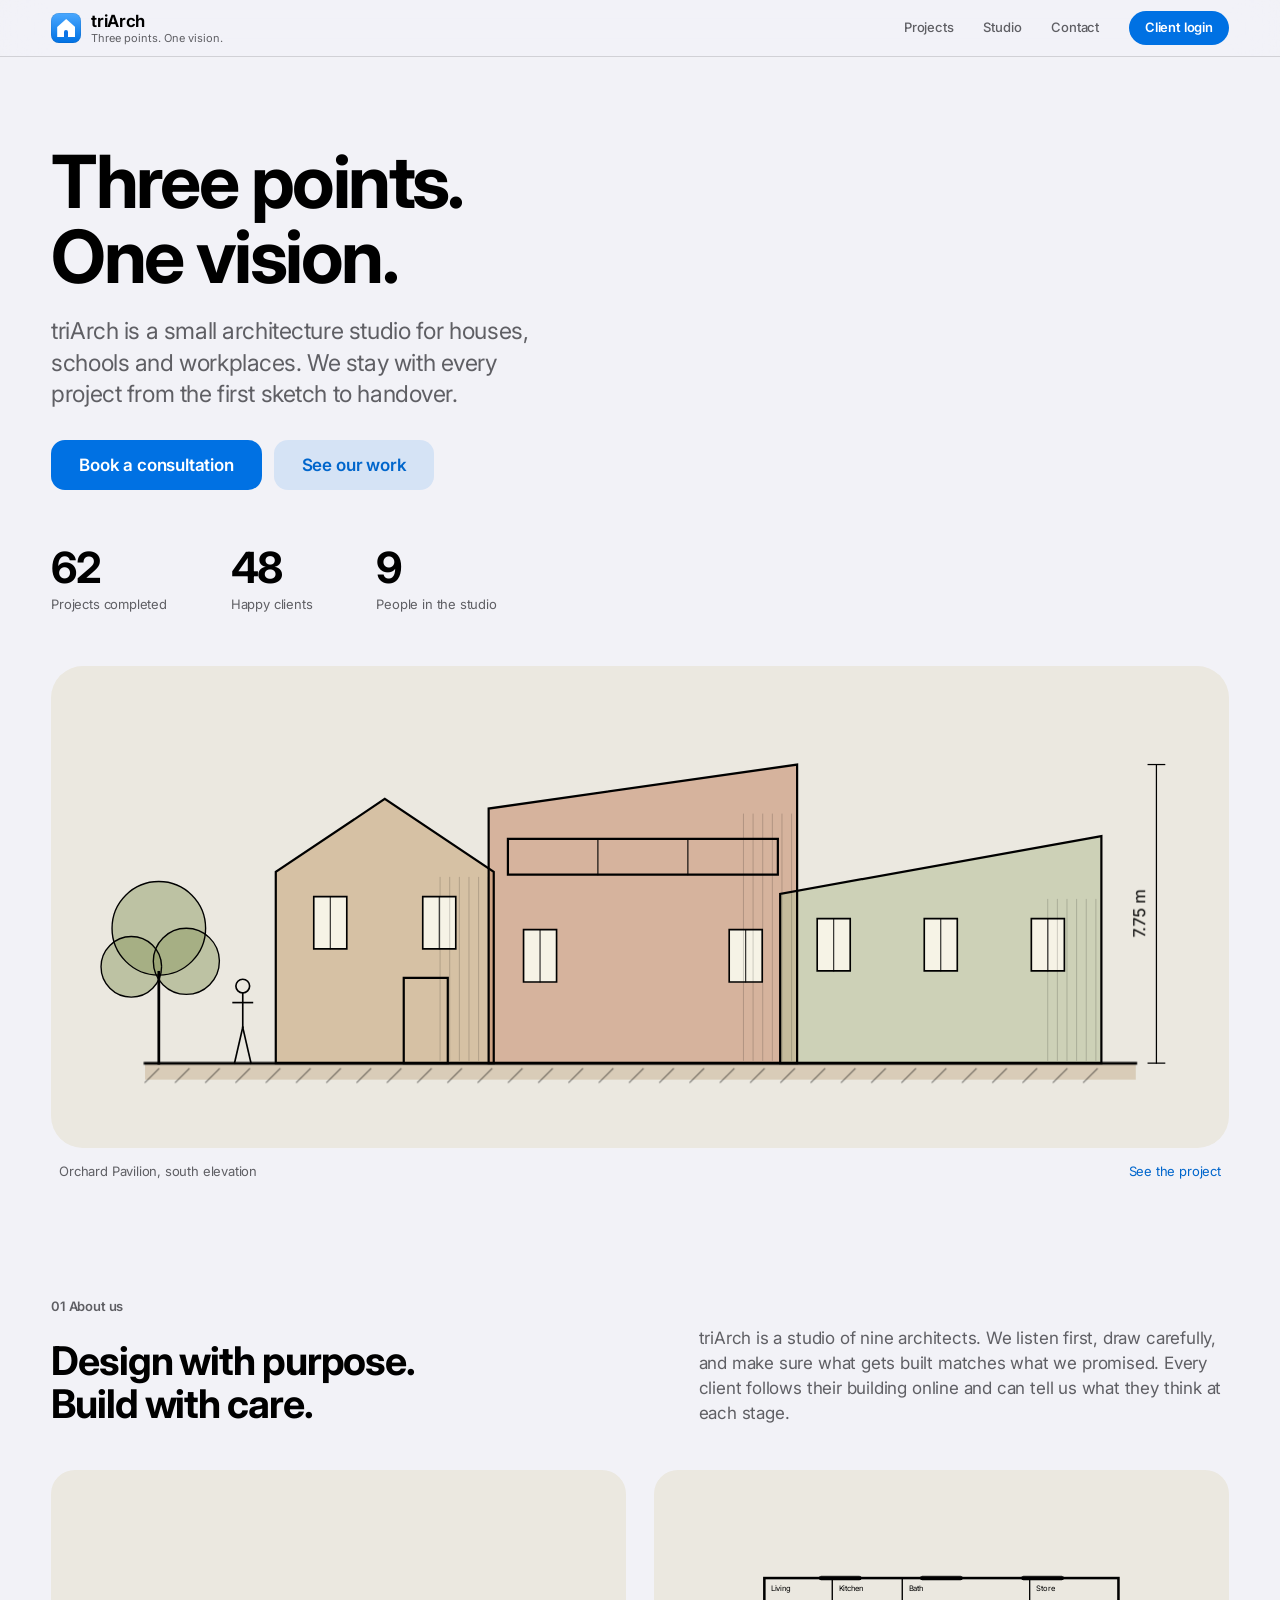
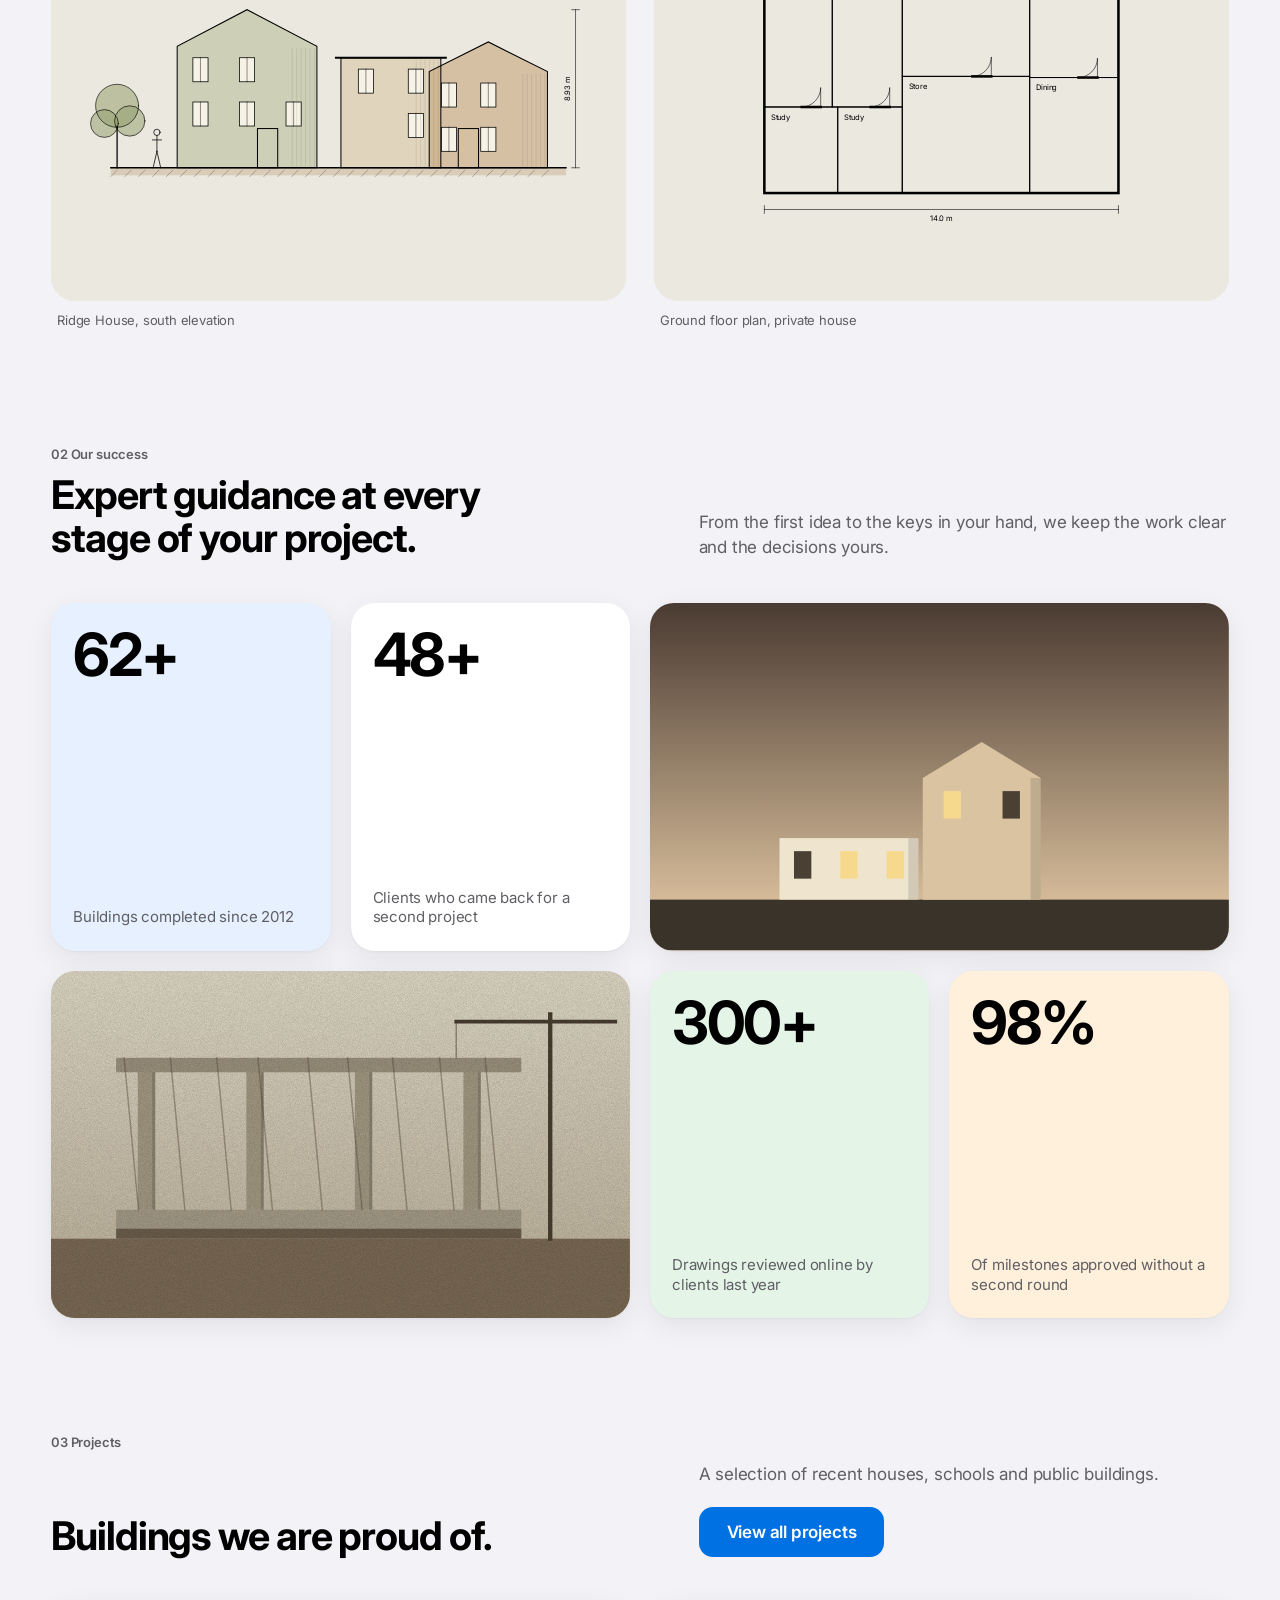
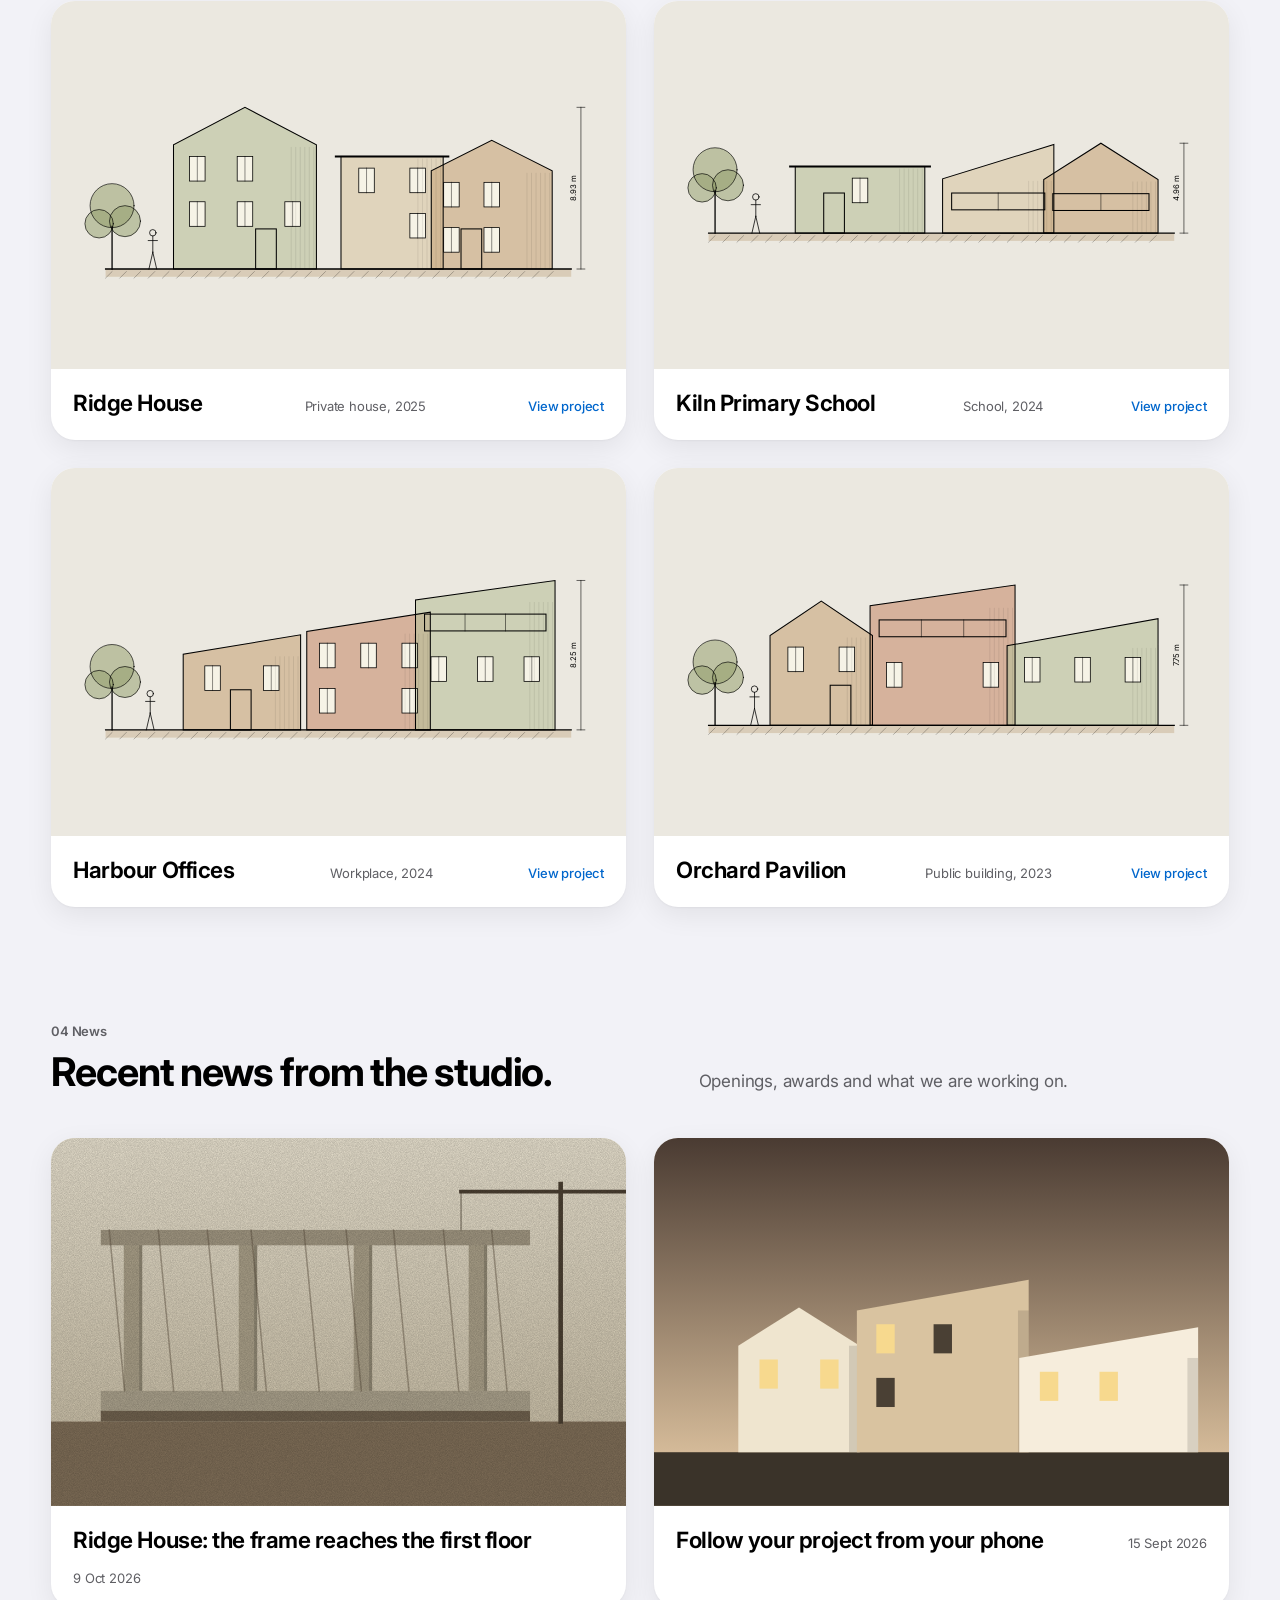
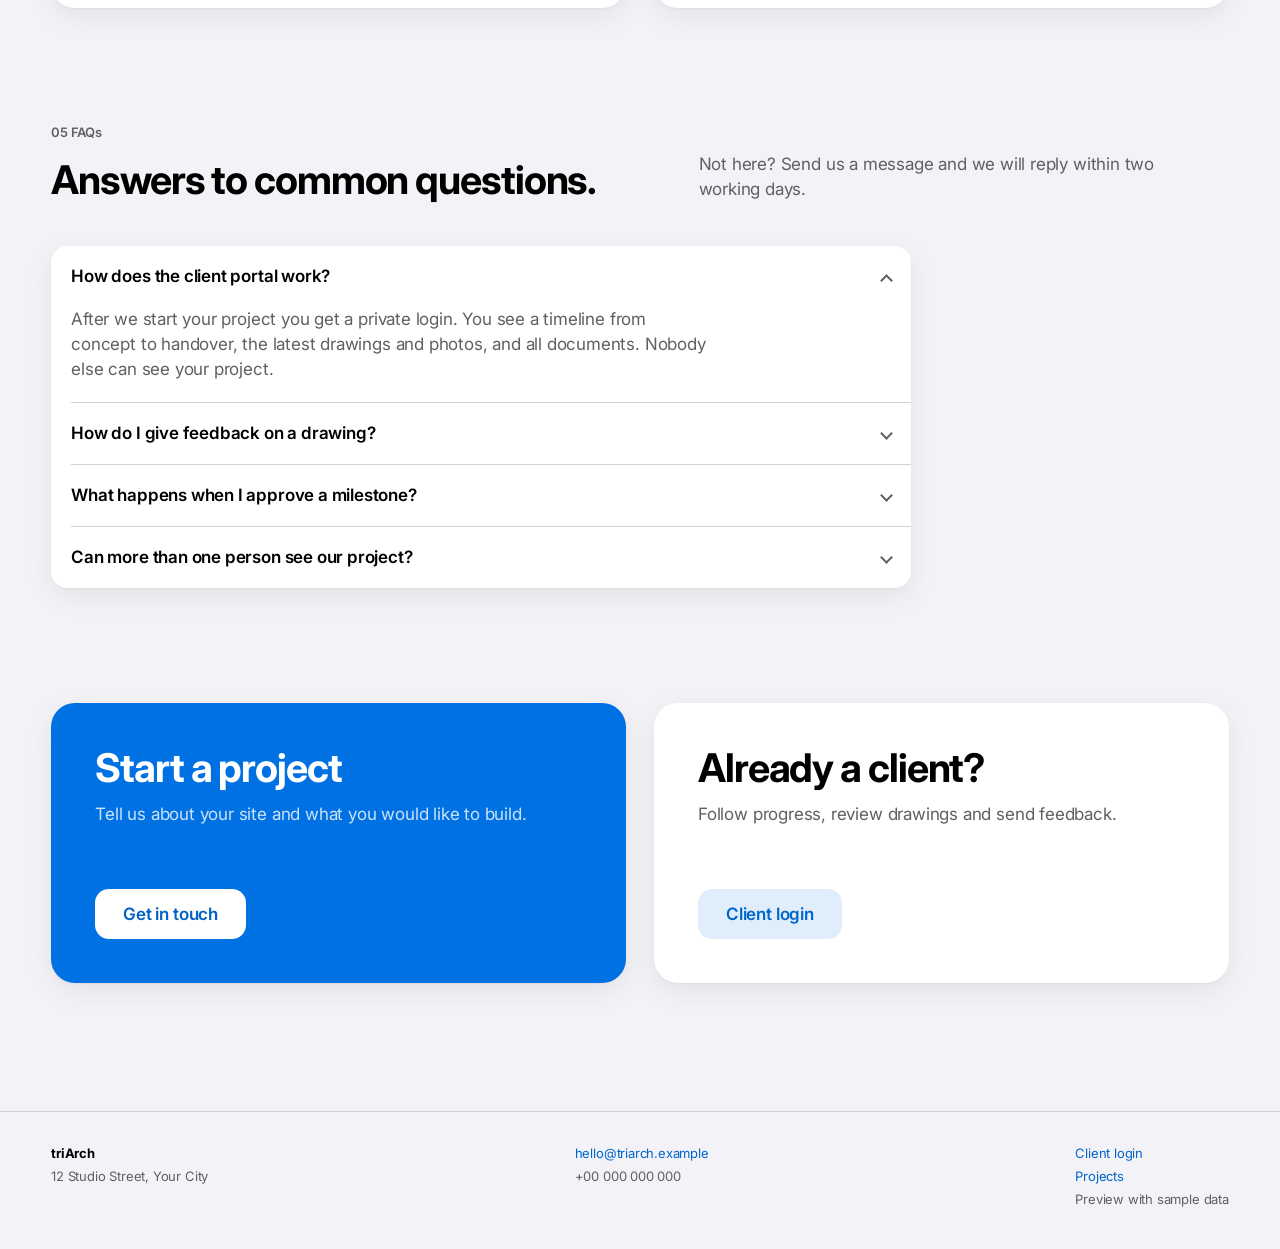
==== triarch-preview.html @ 6cafa341 "Real client logins with Supabase The same screens now read and write the Supabase database: sign-in," ====
<!doctype html>
<html lang="en">
<head>
  <meta charset="utf-8">
  <meta name="viewport" content="width=device-width, initial-scale=1, viewport-fit=cover">
  <meta name="theme-color" media="(prefers-color-scheme: light)" content="#f2f2f7">
  <meta name="theme-color" media="(prefers-color-scheme: dark)" content="#000000">
  <meta name="color-scheme" content="light dark">
  <meta name="apple-mobile-web-app-capable" content="yes">
  <title>triArch</title>
  <meta name="description" content="Architecture studio website with a client portal for following project progress and giving feedback.">
  <link rel="preconnect" href="https://fonts.googleapis.com">
  <link rel="preconnect" href="https://fonts.gstatic.com" crossorigin>
  <link rel="stylesheet" href="https://fonts.googleapis.com/css2?family=Inter:wght@400..700&display=swap">
  <style>
/* iOS-style design system: system colours, frosted glass, grouped lists, large titles, spring-like motion. Light and dark. */
:root {
  --bg: #f2f2f7;
  --card: #ffffff;
  --fill: rgba(118, 118, 128, 0.12);
  --frame: #ebe8e0;
  --ink: #000000;
  --mute: #5f5f64;
  --line: #d1d1d6;
  --accent: #0071e3;
  --accent-press: #0062c4;
  --link: #0066cc;
  --tint: rgba(0, 113, 227, 0.12);
  --green: #248a3d;
  --green-tint: rgba(36, 138, 61, 0.14);
  --orange: #c93400;
  --orange-tint: rgba(255, 149, 0, 0.18);
  --red: #d70015;
  --glass: rgba(242, 242, 247, 0.72);
  --shadow: 0 1px 2px rgba(0, 0, 0, 0.04), 0 8px 28px rgba(0, 0, 0, 0.07);
  --t-blue: #e6f0ff;
  --t-green: #e4f5e8;
  --t-orange: #fff0dc;
  --recv: #e9e9eb;
  --r-lg: 24px;
  --r-md: 16px;
  --r-sm: 12px;
  --spring: cubic-bezier(0.32, 0.72, 0, 1);
  --gutter: clamp(18px, 4vw, 56px);
  --font: -apple-system, BlinkMacSystemFont, "SF Pro Text", "SF Pro Display", "Inter", system-ui, "Segoe UI", Roboto, sans-serif;
  --step--1: 0.8125rem;
  --step-0: 1.0625rem;
  --step-1: clamp(1.2rem, 1.1rem + 0.4vw, 1.4rem);
  --step-2: clamp(1.7rem, 1.35rem + 1.4vw, 2.5rem);
  --step-3: clamp(2.5rem, 1.7rem + 3.6vw, 4.6rem);
  color-scheme: light dark;
}
@media (prefers-color-scheme: dark) {
  :root {
    --bg: #000000;
    --card: #1c1c1e;
    --fill: rgba(118, 118, 128, 0.24);
    --frame: #2c2c2e;
    --ink: #ffffff;
    --mute: #a1a1a6;
    --line: #38383a;
    --accent: #0a6fdb;
    --accent-press: #0a5fbb;
    --link: #2997ff;
    --tint: rgba(41, 151, 255, 0.18);
    --green: #30d158;
    --green-tint: rgba(48, 209, 88, 0.18);
    --orange: #ff9f0a;
    --orange-tint: rgba(255, 159, 10, 0.2);
    --red: #ff453a;
    --glass: rgba(28, 28, 30, 0.72);
    --shadow: none;
    --t-blue: #0d2a4d;
    --t-green: #0f2f1a;
    --t-orange: #3a2606;
    --recv: #2c2c2e;
  }
}

*, *::before, *::after { box-sizing: border-box; }
html { -webkit-text-size-adjust: 100%; }
body {
  margin: 0; background: var(--bg); color: var(--ink);
  font: 400 var(--step-0)/1.47 var(--font);
  letter-spacing: -0.011em;
  -webkit-font-smoothing: antialiased;
  min-height: 100vh; display: flex; flex-direction: column;
}
main { flex: 1; outline: none; }
img, svg { display: block; max-width: 100%; }
a { color: inherit; text-decoration: none; }
a.link, .link { color: var(--link); }
a.link:hover { text-decoration: underline; }
:focus-visible { outline: 3px solid color-mix(in srgb, var(--accent) 55%, transparent); outline-offset: 2px; border-radius: 6px; }
h1, h2, h3, p, dl, dd { margin: 0; }
h1, h2, h3 { font-weight: 700; letter-spacing: -0.028em; line-height: 1.08; text-wrap: balance; }
h1 { font-size: var(--step-3); letter-spacing: -0.035em; line-height: 1.02; }
h2 { font-size: var(--step-2); }
h3 { font-size: var(--step-1); font-weight: 600; letter-spacing: -0.02em; }
p { max-width: 62ch; text-wrap: pretty; }
.lead { font-size: clamp(1.15rem, 1.05rem + 0.5vw, 1.45rem); line-height: 1.35; color: var(--mute); max-width: 36ch; letter-spacing: -0.018em; }
.muted { color: var(--mute); }
.small { font-size: var(--step--1); }
.idx { font-size: var(--step--1); font-weight: 600; color: var(--mute); margin-bottom: 10px; }
.wrap { padding-inline: var(--gutter); max-width: 1320px; margin-inline: auto; width: 100%; }
.skip { position: absolute; left: -999px; top: 8px; background: var(--accent); color: #fff; padding: 8px 14px; border-radius: 999px; z-index: 50; }
.skip:focus { left: 8px; }

/* frosted glass navigation bar */
.site-head { position: sticky; top: 0; z-index: 40; background: var(--glass); -webkit-backdrop-filter: saturate(180%) blur(22px); backdrop-filter: saturate(180%) blur(22px); border-bottom: 0.5px solid var(--line); padding-top: env(safe-area-inset-top); }
.site-head .wrap, .site-head .pill { display: flex; align-items: center; justify-content: space-between; gap: 16px; min-height: 56px; padding-inline: var(--gutter); max-width: 1320px; margin-inline: auto; width: 100%; }
.brand { font-weight: 650; font-size: 1.05rem; letter-spacing: -0.02em; display: flex; align-items: center; gap: 10px; }
.brand-text { display: flex; flex-direction: column; line-height: 1.15; }
.brand-slogan { font-size: 0.6875rem; font-weight: 400; letter-spacing: 0; color: var(--mute); margin-top: 1px; white-space: nowrap; }
.brand-mark { width: 30px; height: 30px; border-radius: 8px; background: linear-gradient(180deg, #4aa8ff, #0071e3); position: relative; box-shadow: inset 0 0 0 0.5px rgba(0, 0, 0, 0.12); }
.brand-mark::before { content: ""; position: absolute; inset: 6px 6px 6px 6px; background: #fff; clip-path: polygon(50% 0, 100% 44%, 100% 100%, 0 100%, 0 44%); }
.brand-mark::after { content: ""; position: absolute; left: 13px; bottom: 6px; width: 4px; height: 7px; background: #0b73e6; border-radius: 2px 2px 0 0; }
.nav { display: flex; align-items: center; gap: clamp(14px, 2.4vw, 30px); }
.nav a, .nav button.linklike { font-size: var(--step--1); font-weight: 500; color: var(--mute); padding: 6px 0; transition: color 0.2s; }
.nav a:hover, .nav a[aria-current="page"], .nav button.linklike:hover { color: var(--ink); }
.menu-btn { display: none; }
button { font: inherit; color: inherit; cursor: pointer; letter-spacing: inherit; }
.linklike { background: none; border: 0; padding: 0; }

@media (max-width: 760px) {
  .menu-btn { display: inline-flex; align-items: center; border: 0; background: var(--fill); padding: 7px 16px; font-size: var(--step--1); font-weight: 600; border-radius: 999px; }
  .nav { position: absolute; left: 12px; right: 12px; top: calc(100% + 8px); background: var(--card); border-radius: var(--r-md); box-shadow: 0 10px 40px rgba(0, 0, 0, 0.18); flex-direction: column; align-items: stretch; gap: 0; padding: 4px 18px; display: none; }
  .nav.open { display: flex; }
  .nav a, .nav button.linklike { padding: 14px 0; border-bottom: 0.5px solid var(--line); font-size: 1.0625rem; color: var(--ink); text-align: left; }
  .nav > :last-child { border-bottom: 0; }
}

/* buttons and fields */
.btn { display: inline-flex; align-items: center; justify-content: center; gap: 8px; min-height: 50px; padding: 0 28px; border: 0; background: var(--accent); color: #fff; font-weight: 600; font-size: 1.0625rem; border-radius: 14px; transition: transform 0.35s var(--spring), background 0.2s; }
.btn:hover { background: var(--accent-press); }
.btn:active { transform: scale(0.97); }
.btn.ghost { background: var(--tint); color: var(--link); }
.btn.ghost:hover { background: color-mix(in srgb, var(--accent) 22%, transparent); }
.btn.sm { min-height: 36px; padding: 0 16px; font-size: 0.9375rem; border-radius: 999px; }
.btn[disabled] { opacity: 0.4; cursor: not-allowed; }
.field { display: grid; gap: 6px; margin-bottom: 18px; }
.field label { font-size: var(--step--1); font-weight: 600; color: var(--mute); padding-left: 4px; }
input, select, textarea { font: inherit; letter-spacing: inherit; color: inherit; background: var(--card); border: 0.5px solid var(--line); padding: 13px 16px; border-radius: var(--r-sm); width: 100%; transition: box-shadow 0.2s; }
textarea { min-height: 110px; resize: vertical; }
input:focus-visible, select:focus-visible, textarea:focus-visible { outline: 0; box-shadow: 0 0 0 4px color-mix(in srgb, var(--accent) 35%, transparent); border-color: var(--accent); }
.hint { color: var(--mute); font-size: var(--step--1); }
.error { font-size: var(--step--1); font-weight: 600; background: color-mix(in srgb, var(--red) 12%, transparent); color: var(--red); padding: 12px 14px; border-radius: var(--r-sm); margin-bottom: 16px; }

/* hero */
.hero { padding-top: clamp(32px, 7vw, 88px); }
.hero h1 { max-width: 14ch; }
.hero .lead { margin-top: 22px; }
.hero-actions { display: flex; flex-wrap: wrap; gap: 12px; margin-top: 30px; }
.hero-stats { display: grid; grid-template-columns: repeat(3, auto); justify-content: start; gap: clamp(20px, 5vw, 64px); margin-top: clamp(32px, 5vw, 56px); }
.hero-stats dt { font-size: clamp(1.8rem, 1.4rem + 1.6vw, 2.8rem); font-weight: 700; letter-spacing: -0.035em; line-height: 1; order: 1; }
.hero-stats dd { color: var(--mute); font-size: var(--step--1); margin-top: 6px; order: 2; }
.hero-stats div { display: flex; flex-direction: column; }
.hero-drawing { margin-top: clamp(28px, 4vw, 56px); background: var(--frame); border-radius: 32px; padding: clamp(12px, 3vw, 40px); position: relative; overflow: hidden; }
.hero-drawing svg { width: 100%; height: auto; max-height: 64vh; color: var(--ink); }
.hero-drawing .tr { stroke-dasharray: 1; stroke-dashoffset: 1; animation: trace 2.6s cubic-bezier(.5, 0, .2, 1) forwards; }
.hero-drawing .fl { opacity: 0; animation: fadein 1.2s ease 1.9s forwards; }
@keyframes trace { to { stroke-dashoffset: 0; } }
@keyframes fadein { to { opacity: 1; } }
.hero-caption { display: flex; justify-content: space-between; gap: 16px; flex-wrap: wrap; padding: 14px 8px 0; font-size: var(--step--1); color: var(--mute); }
@media (max-width: 480px) { .hero-stats { grid-template-columns: repeat(3, 1fr); gap: 12px; } }
@media (prefers-reduced-motion: reduce) {
  .hero-drawing .tr { animation: none; stroke-dashoffset: 0; }
  .hero-drawing .fl { animation: none; opacity: 1; }
  * { scroll-behavior: auto !important; transition: none !important; }
  #app.enter { animation: none !important; }
}
#app.enter { animation: enter 0.35s var(--spring); }
@keyframes enter { from { opacity: 0; } to { opacity: 1; } }

.section { padding-block: clamp(56px, 9vw, 128px) 0; }
.section-head { display: flex; justify-content: space-between; align-items: end; gap: 16px; margin-bottom: clamp(20px, 3vw, 36px); flex-wrap: wrap; }
.section-intro { display: grid; grid-template-columns: 1.1fr 1fr; gap: clamp(20px, 5vw, 80px); align-items: end; margin-bottom: clamp(24px, 4vw, 44px); }
.section-intro p { color: var(--mute); }
.section-intro .btn { margin-top: 20px; }
@media (max-width: 760px) { .section-intro { grid-template-columns: 1fr; } }

/* cards: projects, news */
.works { display: grid; grid-template-columns: repeat(2, 1fr); gap: clamp(16px, 2.4vw, 28px); }
.work { display: block; background: var(--card); border-radius: var(--r-lg); overflow: hidden; box-shadow: var(--shadow); transition: transform 0.5s var(--spring); }
.work:hover { transform: translateY(-4px); }
.work:active { transform: scale(0.985); }
.work-img { background: var(--frame); aspect-ratio: 5 / 3.2; overflow: hidden; }
.work-img svg { width: 100%; height: 100%; }
.work-img .dwg { padding: 5%; }
.work-cap { display: flex; justify-content: space-between; gap: 12px; padding: 18px 22px 20px; align-items: baseline; flex-wrap: wrap; }
.work-cap strong { font-weight: 650; font-size: var(--step-1); letter-spacing: -0.02em; }
.work-cap .link { font-size: var(--step--1); font-weight: 500; }
@media (max-width: 640px) { .works { grid-template-columns: 1fr; } }

.duo { display: grid; grid-template-columns: 1fr 1fr; gap: clamp(16px, 2.4vw, 28px); }
.shot { margin: 0; }
.shot .frame, .shot .big { background: var(--frame); border-radius: var(--r-lg); aspect-ratio: 4 / 3; overflow: hidden; }
.shot svg { width: 100%; height: 100%; }
.shot .dwg { padding: 6%; }
.shot figcaption { padding: 10px 6px 0; font-size: var(--step--1); color: var(--mute); }
@media (max-width: 640px) { .duo { grid-template-columns: 1fr; } }

/* bento widgets, like the iOS home screen */
.bento { display: grid; grid-template-columns: repeat(4, 1fr); gap: clamp(12px, 2vw, 20px); }
.widget { background: var(--card); border-radius: var(--r-lg); padding: 22px 22px 24px; min-height: 190px; display: flex; flex-direction: column; justify-content: space-between; box-shadow: var(--shadow); }
.widget strong { font-size: clamp(2.4rem, 1.8rem + 2.4vw, 3.8rem); font-weight: 700; letter-spacing: -0.04em; line-height: 1; }
.widget span { color: var(--mute); font-size: 0.9375rem; line-height: 1.3; }
.widget.t-blue { background: var(--t-blue); }
.widget.t-green { background: var(--t-green); }
.widget.t-orange { background: var(--t-orange); }
.widget.photo { grid-column: span 2; padding: 0; min-height: 0; overflow: hidden; background: var(--frame); }
.widget.photo svg { width: 100%; height: 100%; }
@media (max-width: 900px) { .bento { grid-template-columns: repeat(2, 1fr); } .widget { min-height: 160px; } }

/* grouped lists (inset grouped, like Settings) */
.group { background: var(--card); border-radius: var(--r-md); overflow: hidden; box-shadow: var(--shadow); }
.cols { display: grid; grid-template-columns: 1fr 1.4fr; gap: clamp(24px, 6vw, 96px); }
@media (max-width: 760px) { .cols { grid-template-columns: 1fr; } }
.rows { background: var(--card); border-radius: var(--r-md); overflow: hidden; box-shadow: var(--shadow); }
.rows > div { display: grid; grid-template-columns: minmax(120px, 1fr) 2fr; gap: 16px; padding: 16px 20px; position: relative; }
.rows > div + div::before { content: ""; position: absolute; left: 20px; right: 0; top: 0; border-top: 0.5px solid var(--line); }
@media (max-width: 560px) { .rows > div { grid-template-columns: 1fr; gap: 4px; } }
.rows dt, .rows .k { font-weight: 600; }

/* FAQ accordion */
.faq { background: var(--card); border-radius: var(--r-md); overflow: hidden; box-shadow: var(--shadow); max-width: 860px; }
.faq details + details { border-top: 0.5px solid var(--line); margin-left: 20px; }
.faq summary { list-style: none; cursor: pointer; padding: 18px 20px 18px 0; display: flex; justify-content: space-between; gap: 16px; font-weight: 600; margin-left: 0; }
.faq details > summary { padding-left: 20px; }
.faq details + details > summary { padding-left: 0; }
.faq summary::-webkit-details-marker { display: none; }
.faq summary::after { content: ""; flex: none; width: 9px; height: 9px; margin-top: 8px; border-right: 2px solid var(--mute); border-bottom: 2px solid var(--mute); transform: rotate(45deg); transition: transform 0.35s var(--spring); }
.faq details[open] summary::after { transform: rotate(-135deg); margin-top: 12px; }
.faq details p { padding: 0 24px 20px 20px; color: var(--mute); }
.faq details + details p { padding-left: 0; }

.cta-pair { display: grid; grid-template-columns: 1fr 1fr; gap: clamp(16px, 2.4vw, 28px); }
.cta-card { background: var(--card); border-radius: var(--r-lg); padding: clamp(24px, 4vw, 44px); min-height: 280px; display: flex; flex-direction: column; justify-content: space-between; gap: 32px; box-shadow: var(--shadow); }
.cta-card.tint { background: var(--accent); color: #fff; }
.cta-card.tint .muted { color: rgba(255, 255, 255, 0.8); }
.cta-card.tint .btn { background: #fff; color: #0062c4; }
@media (max-width: 760px) { .cta-pair { grid-template-columns: 1fr; } .cta-card { min-height: 0; } }

/* project page */
.facts { display: grid; grid-template-columns: repeat(auto-fit, minmax(130px, 1fr)); background: var(--card); border-radius: var(--r-md); margin-block: 28px; padding: 6px 4px; box-shadow: var(--shadow); }
.facts div { padding: 12px 16px; }
.facts dt { font-size: var(--step--1); color: var(--mute); }
.facts dd { font-weight: 600; }
.big-img { background: var(--frame); aspect-ratio: 5 / 3; border-radius: var(--r-lg); }
.big-img svg { width: 100%; height: 100%; }
.big-img .dwg { padding: 4%; }

/* footer */
.site-foot { margin-top: clamp(72px, 10vw, 140px); border-top: 0.5px solid var(--line); padding-block: 32px 40px; font-size: var(--step--1); color: var(--mute); }
.site-foot .wrap { display: flex; flex-wrap: wrap; justify-content: space-between; gap: 24px; }
.site-foot strong { color: var(--ink); }
.site-foot a { color: var(--link); }
.site-foot p { max-width: 36ch; }

/* login */
.auth { max-width: 440px; padding-block: clamp(32px, 8vw, 96px); }
.demo-list { display: grid; gap: 0; margin-top: 12px; background: var(--card); border-radius: var(--r-md); overflow: hidden; box-shadow: var(--shadow); }
.demo { display: flex; justify-content: space-between; align-items: center; gap: 12px; border: 0; padding: 15px 18px; text-align: left; background: none; width: 100%; position: relative; transition: background 0.2s; }
.demo + .demo::before { content: ""; position: absolute; left: 18px; right: 0; top: 0; border-top: 0.5px solid var(--line); }
.demo:hover, .demo:active { background: var(--fill); }
.demo span:first-child { font-weight: 600; }

/* portal */
.portal-head { padding-top: clamp(20px, 4vw, 44px); }
.crumb { font-size: var(--step--1); margin-bottom: 6px; }
.crumb a { color: var(--link); font-weight: 500; }
.title-block { display: grid; grid-template-columns: 2.2fr 1.4fr 1fr 1fr; margin-top: 14px; background: var(--card); border-radius: var(--r-md); overflow: hidden; box-shadow: var(--shadow); }
.title-block > div { padding: 14px 18px 16px; min-width: 0; box-shadow: 0 0 0 0.25px var(--line); }
.title-block .k { font-size: var(--step--1); color: var(--mute); display: block; }
.title-block .v { font-weight: 600; overflow-wrap: anywhere; font-size: inherit; letter-spacing: inherit; line-height: inherit; }
.title-block .name .v { font-size: var(--step-1); font-weight: 700; letter-spacing: -0.025em; line-height: 1.15; }
@media (max-width: 860px) {
  .title-block { grid-template-columns: 1fr 1fr; }
  .title-block .name { grid-column: span 2; }
  .hide-sm { display: none; }
}

/* segmented control on desktop, icon tab bar on phones */
.tabs { display: inline-flex; gap: 2px; background: var(--fill); padding: 3px; border-radius: 11px; margin-top: 24px; max-width: 100%; overflow-x: auto; scrollbar-width: none; }
.tabs a { display: inline-flex; align-items: center; justify-content: center; gap: 6px; padding: 7px 18px; border-radius: 9px; font-size: 0.9375rem; font-weight: 500; white-space: nowrap; transition: background 0.3s var(--spring), box-shadow 0.3s; }
.tabs a:hover { background: rgba(120, 120, 128, 0.08); }
.tabs a[aria-current="page"] { background: var(--card); box-shadow: 0 1px 4px rgba(0, 0, 0, 0.14), 0 0 0 0.5px rgba(0, 0, 0, 0.04); font-weight: 600; }
.count { min-width: 20px; height: 20px; padding: 0 6px; background: var(--red); color: #fff; font-size: 0.75rem; font-weight: 600; display: inline-grid; place-items: center; border-radius: 10px; line-height: 1; }
.tabbar { display: none; }
@media (max-width: 760px) {
  .tabs { display: none; }
  .tabbar { position: fixed; left: 0; right: 0; bottom: 0; z-index: 45; display: grid; grid-template-columns: repeat(4, 1fr); background: var(--glass); -webkit-backdrop-filter: saturate(180%) blur(22px); backdrop-filter: saturate(180%) blur(22px); border-top: 0.5px solid var(--line); padding: 6px 6px calc(6px + env(safe-area-inset-bottom)); }
  .tabbar a { display: flex; flex-direction: column; align-items: center; gap: 2px; padding: 4px 0; font-size: 0.6875rem; font-weight: 500; color: var(--mute); position: relative; }
  .tabbar a[aria-current="page"] { color: var(--link); font-weight: 600; }
  .tabbar svg { width: 26px; height: 26px; }
  .tabbar .count { position: absolute; top: 0; left: calc(50% + 6px); min-width: 18px; height: 18px; }
  body.has-tabbar { padding-bottom: calc(66px + env(safe-area-inset-bottom)); }
  body.has-tabbar .toast { bottom: calc(84px + env(safe-area-inset-bottom)); }
}

.panel { padding-block: clamp(24px, 4vw, 44px) 0; }
.progress { display: grid; grid-template-columns: repeat(5, 1fr); margin: 10px 0 12px; list-style: none; padding: 0; }
.phase { position: relative; padding-top: 26px; font-size: var(--step--1); padding-right: 8px; }
.phase::before { content: ""; position: absolute; left: 0; right: 0; top: 8px; height: 5px; background: var(--fill); border-radius: 3px; }
.phase.done::before { background: var(--green); }
.phase.current::before { background: linear-gradient(90deg, var(--accent) var(--f, 0%), var(--fill) var(--f, 0%)); }
.phase::after { content: ""; position: absolute; left: 0; top: 0; width: 21px; height: 21px; border-radius: 50%; background: var(--card); border: 2px solid var(--line); }
.phase.done::after { background: var(--green); border-color: var(--green); box-shadow: inset 0 0 0 5px var(--green); }
.phase.current::after { border-color: var(--accent); border-width: 6px; }
.phase b { display: block; font-weight: 600; font-size: 0.9375rem; }
.phase.upcoming { color: var(--mute); }
@media (max-width: 640px) {
  .progress { grid-template-columns: 1fr; }
  .phase { padding: 0 0 20px 36px; }
  .phase::before { left: 9px; right: auto; top: 20px; bottom: 0; width: 5px; height: auto; }
  .phase.current::before { background: linear-gradient(180deg, var(--accent) var(--f, 0%), var(--fill) var(--f, 0%)); }
  .phase:last-child::before { display: none; }
}
.pct { display: flex; align-items: baseline; gap: 12px; margin-bottom: 10px; }
.pct strong { font-size: var(--step-2); font-weight: 700; letter-spacing: -0.035em; }

.ms-list { list-style: none; margin: 0; padding: 0; background: var(--card); border-radius: var(--r-md); overflow: hidden; box-shadow: var(--shadow); }
.ms { display: grid; grid-template-columns: 30px 1fr auto; gap: 8px 14px; padding: 16px 20px; position: relative; }
.ms + .ms::before { content: ""; position: absolute; left: 64px; right: 0; top: 0; border-top: 0.5px solid var(--line); }
.ms .dot { width: 24px; height: 24px; border-radius: 50%; border: 2px solid var(--line); margin-top: 2px; display: grid; place-items: center; font-size: 0.8rem; font-weight: 700; color: #fff; }
.ms.done .dot { background: var(--green); border-color: var(--green); }
.ms.done .dot::after { content: ""; width: 6px; height: 11px; border: solid #fff; border-width: 0 2.5px 2.5px 0; transform: translateY(-1px) rotate(45deg); }
.ms.awaiting .dot { background: var(--orange); border-color: var(--orange); }
.ms.awaiting .dot::after { content: "!"; }
.ms.changes .dot { background: var(--orange-tint); border-color: var(--orange); color: var(--orange); }
.ms.changes .dot::after { content: "\21BB"; }
.ms h3 { font-size: 1.0625rem; letter-spacing: -0.015em; font-weight: 600; }
.ms .meta { color: var(--mute); font-size: var(--step--1); }
.ms .body { grid-column: 2 / -1; display: grid; gap: 12px; }
.tag { display: inline-block; font-size: 0.75rem; font-weight: 600; padding: 4px 12px; border-radius: 999px; white-space: nowrap; height: fit-content; }
.tag.solid { background: var(--green-tint); color: var(--green); }
.tag.alert { background: var(--orange); color: #fff; }
.tag.info { background: var(--tint); color: var(--link); }
.tag.hatch { background: var(--orange-tint); color: var(--orange); }
.tag.quiet { background: var(--fill); color: var(--mute); }
.quote { background: var(--fill); padding: 10px 14px; border-radius: var(--r-sm); font-size: var(--step--1); }
.actions { display: flex; flex-wrap: wrap; gap: 10px; }
.reply { display: grid; gap: 10px; max-width: 520px; }
@media (max-width: 560px) { .ms { grid-template-columns: 30px 1fr; padding: 16px; } .ms .tag { grid-column: 2; justify-self: start; } .ms .body { grid-column: 2; } .ms + .ms::before { left: 60px; } }

.gallery { display: grid; grid-template-columns: repeat(auto-fill, minmax(min(100%, 320px), 1fr)); gap: 24px 18px; }
.tile { display: block; width: 100%; text-align: left; background: none; border: 0; padding: 0; }
.tile .frame { background: var(--frame); aspect-ratio: 5 / 3; position: relative; border-radius: var(--r-lg); overflow: hidden; transition: transform 0.5s var(--spring); }
.tile .frame svg { width: 100%; height: 100%; }
.tile .frame .dwg { padding: 5%; }
.tile:hover .frame { transform: scale(1.015); }
.tile:active .frame { transform: scale(0.98); }
.tile .cap { padding: 10px 6px 0; display: flex; justify-content: space-between; gap: 8px; }
.pinbadge { position: absolute; right: 10px; top: 10px; }

.viewer { display: grid; grid-template-columns: 1.7fr 1fr; gap: clamp(16px, 3vw, 36px); align-items: start; }
@media (max-width: 900px) { .viewer { grid-template-columns: 1fr; } }
.stage { position: relative; background: var(--frame); aspect-ratio: 5 / 3; cursor: crosshair; touch-action: manipulation; border-radius: var(--r-lg); }
.stage svg { width: 100%; height: 100%; pointer-events: none; }
.stage .dwg { padding: 3%; }
.pin { position: absolute; width: 30px; height: 30px; margin: -15px 0 0 -15px; border-radius: 50%; background: var(--accent); color: #fff; font-size: 0.8rem; font-weight: 700; display: grid; place-items: center; border: 2.5px solid #fff; cursor: pointer; padding: 0; box-shadow: 0 2px 8px rgba(0, 0, 0, 0.3); transition: transform 0.35s var(--spring); }
.pin:hover { transform: scale(1.12); }
.pin.resolved { background: var(--green); }
.pin.draft { background: #fff; color: var(--accent); border: 2.5px dashed var(--accent); }
.pin.active { box-shadow: 0 0 0 4px color-mix(in srgb, var(--accent) 40%, transparent), 0 2px 8px rgba(0, 0, 0, 0.3); }
.thread { list-style: none; margin: 0; padding: 0; background: var(--card); border-radius: var(--r-md); overflow: hidden; box-shadow: var(--shadow); }
.thread li { padding: 16px 18px; display: grid; grid-template-columns: 28px 1fr; gap: 12px; position: relative; }
.thread li + li::before { content: ""; position: absolute; left: 58px; right: 0; top: 0; border-top: 0.5px solid var(--line); }
.thread .n { width: 26px; height: 26px; border-radius: 50%; background: var(--accent); color: #fff; font-size: 0.75rem; font-weight: 700; display: grid; place-items: center; }
.thread li.resolved .n { background: var(--green); }
.thread li.focus { background: var(--tint); }

.docs { background: var(--card); border-radius: var(--r-md); overflow: hidden; box-shadow: var(--shadow); }
.doc { display: grid; grid-template-columns: 1fr auto auto; gap: 8px 20px; padding: 16px 20px; align-items: center; position: relative; }
.doc + .doc::before { content: ""; position: absolute; left: 20px; right: 0; top: 0; border-top: 0.5px solid var(--line); }
.doc .type { font-weight: 600; font-size: 0.75rem; background: var(--tint); color: var(--link); padding: 4px 10px; border-radius: 999px; }
@media (max-width: 600px) { .doc { grid-template-columns: 1fr auto; } .doc .meta { grid-column: 1 / -1; } }

.chat { display: grid; gap: 6px; max-width: 720px; margin-bottom: 24px; }
.bubble { max-width: 82%; padding: 9px 15px; background: var(--recv); border-radius: 20px 20px 20px 6px; justify-self: start; }
.bubble.me { justify-self: end; background: var(--accent); color: #fff; border-radius: 20px 20px 6px 20px; }
.bubble .who { font-size: 0.7rem; opacity: 0.7; display: block; margin-bottom: 1px; }
.empty { background: var(--card); padding: 28px; color: var(--mute); border-radius: var(--r-md); text-align: center; }

.plist { background: var(--card); border-radius: var(--r-md); overflow: hidden; box-shadow: var(--shadow); }
.prow { display: grid; grid-template-columns: 180px 1fr auto; gap: 8px clamp(16px, 3vw, 36px); align-items: center; padding: 14px 20px 14px 14px; position: relative; transition: background 0.2s; }
.prow + .prow::before { content: ""; position: absolute; left: 14px; right: 0; top: 0; border-top: 0.5px solid var(--line); }
.prow:hover, .prow:active { background: var(--fill); }
.prow .thumb { background: var(--frame); aspect-ratio: 5 / 3; border-radius: var(--r-sm); }
.prow .thumb svg { width: 100%; height: 100%; padding: 7%; }
.prow h3 { margin-bottom: 4px; font-size: 1.15rem; }
@media (max-width: 640px) { .prow { grid-template-columns: 92px 1fr; padding: 12px; } .prow .tag { grid-column: 2; justify-self: start; } }

.stats { display: grid; grid-template-columns: repeat(auto-fit, minmax(150px, 1fr)); gap: 12px; margin-bottom: 36px; }
.stats div { background: var(--card); padding: 16px 18px; border-radius: var(--r-md); box-shadow: var(--shadow); }
.stats strong { display: block; font-size: var(--step-2); font-weight: 700; letter-spacing: -0.035em; line-height: 1.1; }

.toast { position: fixed; left: 50%; bottom: 24px; transform: translateX(-50%); background: rgba(40, 40, 42, 0.92); -webkit-backdrop-filter: blur(20px); backdrop-filter: blur(20px); color: #fff; padding: 13px 22px; border-radius: 16px; font-size: 0.9375rem; font-weight: 500; z-index: 60; max-width: calc(100vw - 32px); box-shadow: 0 8px 30px rgba(0, 0, 0, 0.25); }
.toast[hidden] { display: none; }
.inline-form { display: grid; gap: 12px; max-width: 520px; margin-top: 28px; }
.form-row { display: grid; grid-template-columns: 1fr 1fr; gap: 16px; }
@media (max-width: 560px) { .form-row { grid-template-columns: 1fr; } }
.toolbar { display: flex; flex-wrap: wrap; gap: 10px; align-items: center; }
select.inline { width: auto; padding: 8px 14px; }
.work.static:hover, .work.static:active { transform: none; }

.nav a.cta { background: var(--accent); color: #fff; padding: 7px 16px; border-radius: 999px; font-weight: 600; }
.nav a.cta:hover { background: var(--accent-press); color: #fff; }
@media (max-width: 760px) { .nav a.cta { background: none; color: var(--link); padding: 14px 0; border-radius: 0; font-weight: 600; } }
.site-foot .col { display: flex; flex-direction: column; gap: 4px; }
.page { padding-top: clamp(28px, 5vw, 64px); }
.cards { display: grid; grid-template-columns: repeat(2, 1fr); gap: clamp(16px, 2.4vw, 28px); }
@media (max-width: 640px) { .cards { grid-template-columns: 1fr; } }
.large-title { font-size: clamp(2rem, 1.6rem + 1.6vw, 2.75rem); letter-spacing: -0.035em; }
.lede { margin: 12px 0 28px; }
.sheet { background: var(--card); padding: clamp(18px, 3vw, 28px); border-radius: var(--r-lg); box-shadow: var(--shadow); }
.sheet .field:last-of-type { margin-bottom: 20px; }

/* Uploaded pictures fill the same frames as the drawings. */
img.upload { width: 100%; height: 100%; object-fit: cover; display: block; pointer-events: none; }
.stage img.upload { border-radius: inherit; }
input[type="file"] { padding: 10px 12px; }

</style>
</head>
<body>
  <a class="skip" href="#app">Skip to content</a>
  <header class="site-head" id="head"></header>
  <main id="app" tabindex="-1"></main>
  <footer class="site-foot" id="foot"></footer>
  <div class="toast" id="toast" role="status" aria-live="polite" hidden></div>
  <script>
/* Sample data for the preview. In the real build this lives in the Supabase database. */
window.SEED = {
  studio: {
    name: "triArch",
    short: "triArch",
    slogan: "Three points. One vision.",
    email: "hello@triarch.example",
    phone: "+00 000 000 000",
    address: "12 Studio Street, Your City",
  },

  heroStats: [["62", "Projects completed"], ["48", "Happy clients"], ["9", "People in the studio"]],

  successStats: [["62+", "Buildings completed since 2012"], ["48+", "Clients who came back for a second project"], ["300+", "Drawings reviewed online by clients last year"], ["98%", "Of milestones approved without a second round"]],

  news: [
    { title: "Kiln Primary School opens its doors", date: "2026-09-15", seed: 23, kind: "elevation", text: "The first pupils walked into the new classrooms this month." },
    { title: "Harbour Offices shortlisted for a regional award", date: "2026-08-02", seed: 37, kind: "render", text: "The converted warehouse made the final list in the workplace category." },
  ],

  faq: [
    ["How does the client portal work?", "Each client gets a private login. You can see the project timeline, look at the latest drawings and photos, approve milestones, and leave comments pinned to an exact spot on a drawing."],
    ["What does the process look like?", "Every project moves through five phases: concept, design development, permits, construction and handover. You approve a milestone at the end of each stage before we move on."],
    ["Do you work on projects remotely?", "Yes. Most design work can be done remotely, and the portal keeps everything in one place. We visit the site at key moments and at every stage of construction."],
    ["Do I need an architect for a small project?", "Often yes. Even a small extension needs drawings for a permit, and an architect usually saves more in avoided mistakes than the fee costs. We are happy to tell you honestly if you do not need us."],
  ],

  phases: ["Concept", "Design development", "Permits", "Construction", "Handover"],

  users: [
    { id: "c1", role: "client", name: "Maya Reyes", email: "maya@example.com", projects: ["p1", "p2"] },
    { id: "c2", role: "client", name: "Daniel Halden", email: "daniel@halden.example", projects: ["p3"] },
    { id: "s1", role: "staff", name: "Elena Marku", email: "elena@triarch.example", projects: [] },
  ],

  portfolio: [
    { slug: "ridge-house", name: "Ridge House", type: "Private house", place: "Ridge Road", year: 2025, size: "310 m²", seed: 11, kind: "elevation",
      text: "A family house stepped into a south-facing slope. Three concrete volumes share one long roof, so every room looks down the valley and none look at the neighbours." },
    { slug: "kiln-school", name: "Kiln Primary School", type: "School", place: "Old Brickworks site", year: 2024, size: "2,400 m²", seed: 23, kind: "elevation",
      text: "A school built from the clay of the former brickworks it replaces. Classrooms open onto a shared courtyard and are lit from two sides." },
    { slug: "harbour-offices", name: "Harbour Offices", type: "Workplace", place: "East Quay", year: 2024, size: "5,100 m²", seed: 37, kind: "elevation",
      text: "A converted warehouse with a new timber floor inserted inside the original steel frame. The old crane rails now carry the lighting." },
    { slug: "orchard-pavilion", name: "Orchard Pavilion", type: "Public building", place: "Municipal park", year: 2023, size: "140 m²", seed: 41, kind: "elevation",
      text: "A small covered market and meeting space under one folded roof, open on all four sides." },
    { slug: "stone-row", name: "Stone Row", type: "Housing", place: "Hill Street", year: 2023, size: "1,150 m²", seed: 53, kind: "elevation",
      text: "Eight terraced homes on a narrow plot. Each has its own garden wall, stair and roof terrace." },
    { slug: "lantern-library", name: "Lantern Library", type: "Public building", place: "Market Square", year: 2022, size: "1,800 m²", seed: 67, kind: "elevation",
      text: "A neighbourhood library with a tall reading hall that glows at dusk. The reading hall is entered through the old market arcade." },
  ],

  projects: [
    {
      id: "p1", name: "House on the Ridge", client: "c1", place: "Ridge Road, plot 14", type: "Private house",
      revision: "C", phaseIndex: 3, lastUpdate: "2026-10-09", seed: 5,
      summary: "A two-storey family house with a concrete frame and timber infill. Structure is complete up to the first floor slab.",
      milestones: [
        { id: "m1", phase: 0, title: "Concept design approved", due: "2026-02-12", status: "done", note: "Massing, orientation and room layout agreed.", response: { decision: "approved", text: "We love the courtyard idea.", by: "Maya Reyes", at: "2026-02-13" } },
        { id: "m2", phase: 1, title: "Final layouts and materials", due: "2026-04-30", status: "done", note: "Plans, sections and the material palette.", response: { decision: "approved", text: "", by: "Maya Reyes", at: "2026-05-02" } },
        { id: "m3", phase: 2, title: "Building permit granted", due: "2026-07-15", status: "done", note: "Permit received from the municipality.", response: null },
        { id: "m4", phase: 3, title: "Foundations and ground slab", due: "2026-08-28", status: "done", note: "Inspected and signed off by the engineer.", response: null },
        { id: "m5", phase: 3, title: "Choose kitchen and bathroom fittings", due: "2026-10-23", status: "awaiting", note: "Three fitting packages are in the documents. Please pick one or tell us what to change.", response: null },
        { id: "m6", phase: 3, title: "Roof structure complete", due: "2026-12-04", status: "upcoming", note: "", response: null },
        { id: "m7", phase: 4, title: "Handover and walk-through", due: "2027-03-19", status: "upcoming", note: "", response: null },
      ],
      gallery: [
        { id: "g1", title: "South elevation, revision C", kind: "elevation", seed: 5, date: "2026-09-18", pins: [
          { id: "pin1", x: 62, y: 38, text: "Can the upstairs windows be taller? We'd like to see the hills from the bed.", author: "Maya Reyes", role: "client", at: "2026-09-20", resolved: false },
        ] },
        { id: "g2", title: "Ground floor plan", kind: "plan", seed: 8, date: "2026-09-18", pins: [] },
        { id: "g3", title: "Exterior render, evening", kind: "render", seed: 5, date: "2026-09-02", pins: [] },
        { id: "g4", title: "Site photo: first floor frame", kind: "photo", seed: 3, date: "2026-10-07", pins: [] },
      ],
      documents: [
        { id: "d1", name: "Fittings options, three packages", type: "PDF", size: "4.2 MB", date: "2026-10-09", version: "v1" },
        { id: "d2", name: "Architectural drawings, revision C", type: "PDF", size: "11.8 MB", date: "2026-09-18", version: "C" },
        { id: "d3", name: "Structural engineer's report", type: "PDF", size: "2.1 MB", date: "2026-07-02", version: "v2" },
        { id: "d4", name: "Building permit", type: "PDF", size: "0.9 MB", date: "2026-07-15", version: "-" },
      ],
      messages: [
        { id: "ms1", from: "Elena Marku", role: "staff", text: "The first floor frame is up. Photos are in the gallery. The fittings packages are ready for your decision.", at: "2026-10-09T09:12:00" },
        { id: "ms2", from: "Maya Reyes", role: "client", text: "Looks great! We'll go through the fittings this weekend.", at: "2026-10-09T18:40:00" },
      ],
    },
    {
      id: "p2", name: "Garden Studio", client: "c1", place: "Rear garden, Ridge Road 14", type: "Outbuilding",
      revision: "A", phaseIndex: 1, lastUpdate: "2026-10-05", seed: 14,
      summary: "A small timber studio at the end of the garden, to be built after the main house is finished.",
      milestones: [
        { id: "m8", phase: 0, title: "Concept design approved", due: "2026-07-10", status: "done", note: "", response: { decision: "approved", text: "", by: "Maya Reyes", at: "2026-07-11" } },
        { id: "m9", phase: 1, title: "Review of layout options", due: "2026-10-30", status: "awaiting", note: "Two layouts: one with a loft, one without.", response: null },
        { id: "m10", phase: 2, title: "Permit application submitted", due: "2027-01-15", status: "upcoming", note: "", response: null },
      ],
      gallery: [
        { id: "g5", title: "Layout option A (with loft)", kind: "plan", seed: 21, date: "2026-10-05", pins: [] },
        { id: "g6", title: "Layout option B (single storey)", kind: "plan", seed: 22, date: "2026-10-05", pins: [] },
      ],
      documents: [{ id: "d5", name: "Design brief", type: "PDF", size: "0.6 MB", date: "2026-06-20", version: "v1" }],
      messages: [],
    },
    {
      id: "p3", name: "Halden Clinic Fit-out", client: "c2", place: "2nd floor, Market Square 3", type: "Interior",
      revision: "B", phaseIndex: 2, lastUpdate: "2026-10-08", seed: 30,
      summary: "A dental clinic fit-out on the second floor of a listed building. Services routing is the main design challenge.",
      milestones: [
        { id: "m11", phase: 0, title: "Concept design approved", due: "2026-03-05", status: "done", note: "", response: { decision: "approved", text: "", by: "Daniel Halden", at: "2026-03-06" } },
        { id: "m12", phase: 1, title: "Equipment layout confirmed", due: "2026-06-18", status: "done", note: "", response: { decision: "approved", text: "Chairs positioned to avoid the load-bearing wall.", by: "Daniel Halden", at: "2026-06-20" } },
        { id: "m13", phase: 2, title: "Heritage office approval", due: "2026-10-20", status: "changes", note: "The heritage office asked for the reception counter to be set back from the stair.", response: { decision: "changes", text: "Can we keep the counter at least 1.2 m wide?", by: "Daniel Halden", at: "2026-10-08" } },
        { id: "m14", phase: 2, title: "Fire safety sign-off", due: "2026-11-27", status: "upcoming", note: "", response: null },
        { id: "m15", phase: 3, title: "Start on site", due: "2027-01-11", status: "upcoming", note: "", response: null },
      ],
      gallery: [
        { id: "g7", title: "Floor plan, revision B", kind: "plan", seed: 33, date: "2026-10-01", pins: [] },
        { id: "g8", title: "Reception, render", kind: "render", seed: 34, date: "2026-10-01", pins: [] },
      ],
      documents: [{ id: "d6", name: "Heritage office feedback", type: "PDF", size: "0.4 MB", date: "2026-10-06", version: "-" }],
      messages: [{ id: "ms3", from: "Elena Marku", role: "staff", text: "The heritage office came back with one change. We've marked it as a milestone so you can respond.", at: "2026-10-07T14:00:00" }],
    },
  ],

  team: [
    { name: "Elena Marku", role: "Founding partner" },
    { name: "Arben Leka", role: "Partner, technical design" },
    { name: "Sofia Dervishi", role: "Architect, residential" },
    { name: "Nikola Petrov", role: "Architect, public buildings" },
    { name: "Ira Gjoka", role: "Project coordinator" },
  ],

  services: [
    ["Architecture", "Concept through construction drawings for houses, workplaces and public buildings."],
    ["Interiors", "Layouts, joinery and fittings for existing buildings."],
    ["Planning and permits", "We prepare and submit applications and deal with the authorities."],
    ["Site supervision", "Regular visits during construction, and sign-off at every stage."],
  ],

  news: [
    { title: "Ridge House: the frame reaches the first floor", date: "2026-10-09", text: "The concrete frame is now complete up to the first floor slab. Roof structure is next.", seed: 3, kind: "photo" },
    { title: "Follow your project from your phone", date: "2026-09-15", text: "Clients can now see progress, review drawings and send feedback in one private place.", seed: 41, kind: "render" },
  ],

  faq: [
    ["How does the client portal work?", "After we start your project you get a private login. You see a timeline from concept to handover, the latest drawings and photos, and all documents. Nobody else can see your project."],
    ["How do I give feedback on a drawing?", "Open the drawing and tap the exact spot you want to discuss. Write your comment and we are notified straight away. We reply in the same place."],
    ["What happens when I approve a milestone?", "The milestone is marked done and the studio is told. If you ask for changes instead, we revise the drawings and send them back for another look."],
    ["Can more than one person see our project?", "Yes. A couple, a family or a company team can each have their own login to the same project."],
  ],
};

</script>
  <script>
/* Generates architectural line drawings, renders and "site photos" as SVG, so the preview needs no image files.
   Each image is deterministic: the same seed always gives the same building. */
(function () {
  function rng(seed) {
    let a = (seed * 2654435761) >>> 0;
    return function () {
      a |= 0; a = (a + 0x6d2b79f5) | 0;
      let t = Math.imul(a ^ (a >>> 15), 1 | a);
      t = (t + Math.imul(t ^ (t >>> 7), 61 | t)) ^ t;
      return ((t ^ (t >>> 14)) >>> 0) / 4294967296;
    };
  }
  const pick = (r, n) => Math.floor(r() * n);

  /* Builds the volumes of a building from a seed. Shared by elevation and render. */
  function volumes(seed) {
    const r = rng(seed);
    const count = 2 + pick(r, 2);
    const out = [];
    let x = 135 + pick(r, 50);
    for (let i = 0; i < count; i++) {
      const w = 150 + pick(r, 120);
      const h = 80 + pick(r, 130);
      out.push({ x, w, h, roof: pick(r, 3), cols: Math.max(2, Math.floor(w / 62)), rows: Math.max(1, Math.floor(h / 76)), ribbon: r() > 0.55, door: i === 0 || r() > 0.7 });
      x += w - 10 + pick(r, 50) * (i % 2 ? -0.3 : 1);
    }
    const start = out[0].x, end = out[out.length - 1].x + out[out.length - 1].w;
    if (end > 735) {
      const k = (735 - start) / (end - start);
      out.forEach((v) => { v.x = start + (v.x - start) * k; v.w *= k; v.cols = Math.max(2, Math.floor(v.w / 62)); });
    }
    return out;
  }

  const GROUND = 410;

  function elevation(seed, trace) {
    const t = trace ? ' pathLength="1" class="tr"' : "";
    const fl = trace ? ' class="fl"' : "";
    const TINTS = ["#d9c9a6", "#c9a77c", "#c98f70", "#b9c29b"];
    const r = rng(seed + 99);
    let s = "", fills = "";
    const vols = volumes(seed);
    s += `<line x1="40" y1="${GROUND}" x2="760" y2="${GROUND}" stroke-width="2"${t}/>`;
    for (let x = 50; x < 750; x += 22) s += `<line x1="${x}" y1="${GROUND + 4}" x2="${x - 10}" y2="${GROUND + 14}" stroke-width=".8" opacity=".5"/>`;
    let maxTop = GROUND;
    vols.forEach((v, i) => {
      const top = GROUND - v.h;
      maxTop = Math.min(maxTop, top);
      const right = v.x + v.w;
      const tint = TINTS[(i + seed) % TINTS.length];
      const paint = `fill="${tint}" fill-opacity=".6" stroke="none"${fl}`;
      if (v.roof === 0) {
        fills += `<rect x="${v.x}" y="${top}" width="${v.w}" height="${v.h}" ${paint}/>`;
        s += `<rect x="${v.x}" y="${top}" width="${v.w}" height="${v.h}"${t}/>`;
        s += `<line x1="${v.x - 8}" y1="${top}" x2="${right + 8}" y2="${top}" stroke-width="3"${t}/>`;
      } else {
        const rise = v.roof === 1 ? 30 + pick(r, 30) : 40 + pick(r, 30);
        const pts = v.roof === 1
          ? `${v.x},${GROUND} ${v.x},${top} ${right},${top - rise} ${right},${GROUND}`
          : `${v.x},${GROUND} ${v.x},${top} ${v.x + v.w / 2},${top - rise} ${right},${top} ${right},${GROUND}`;
        fills += `<polygon points="${pts}" ${paint}/>`;
        s += `<polygon points="${pts}"${t}/>`;
        maxTop = Math.min(maxTop, top - rise);
      }
      if (v.ribbon) {
        const y = top + 22;
        s += `<rect x="${v.x + 14}" y="${y}" width="${v.w - 28}" height="26"${t}/>`;
        for (let m = 1; m < v.cols; m++) s += `<line x1="${v.x + 14 + (m * (v.w - 28)) / v.cols}" y1="${y}" x2="${v.x + 14 + (m * (v.w - 28)) / v.cols}" y2="${y + 26}" stroke-width=".8"/>`;
      }
      for (let row = v.ribbon ? 1 : 0; row < v.rows; row++) {
        for (let c = 0; c < v.cols; c++) {
          if (r() < 0.18) continue;
          const wx = v.x + (c + 0.5) * (v.w / v.cols) - 12;
          const wy = top + 18 + row * 70;
          if (wy + 38 > GROUND - 14) continue;
          fills += `<rect x="${wx}" y="${wy}" width="24" height="38" fill="#f6f3e6" stroke="none"${fl}/>`;
          s += `<rect x="${wx}" y="${wy}" width="24" height="38" stroke-width="1.2"${t}/>`;
          s += `<line x1="${wx + 12}" y1="${wy}" x2="${wx + 12}" y2="${wy + 38}" stroke-width=".7"/>`;
        }
      }
      if (v.door) {
        const dx = v.x + 24 + pick(r, Math.max(10, v.w - 80));
        s += `<rect x="${dx}" y="${GROUND - 62}" width="32" height="62" stroke-width="1.6"${t}/>`;
      }
      for (let k = 0; k < 6; k++) s += `<line x1="${right - 4 - k * 7}" y1="${top + 4}" x2="${right - 4 - k * 7}" y2="${GROUND - 2}" stroke-width=".5" opacity=".25"/>`;
    });
    /* tree */
    const tc = [[50, GROUND - 98, 34], [30, GROUND - 70, 22], [70, GROUND - 74, 24]];
    s += `<line x1="50" y1="${GROUND}" x2="50" y2="${GROUND - 66}" stroke-width="2"${t}/>`;
    tc.forEach((c) => { fills += `<circle cx="${c[0]}" cy="${c[1]}" r="${c[2]}" fill="#8f9c67" fill-opacity=".5" stroke="none"${fl}/>`; s += `<circle cx="${c[0]}" cy="${c[1]}" r="${c[2]}" stroke-width="1"${t}/>`; });
    fills += `<rect x="40" y="${GROUND}" width="720" height="12" fill="#b08a5b" fill-opacity=".3" stroke="none"${fl}/>`;
    /* scale figure */
    const fx = 108 + pick(r, 6);
    s += `<circle cx="${fx}" cy="${GROUND - 56}" r="5" stroke-width="1.2"/><line x1="${fx}" y1="${GROUND - 51}" x2="${fx}" y2="${GROUND - 26}" stroke-width="1.2"/><line x1="${fx}" y1="${GROUND - 26}" x2="${fx - 6}" y2="${GROUND}" stroke-width="1.2"/><line x1="${fx}" y1="${GROUND - 26}" x2="${fx + 6}" y2="${GROUND}" stroke-width="1.2"/><line x1="${fx - 7}" y1="${GROUND - 44}" x2="${fx + 7}" y2="${GROUND - 44}" stroke-width="1.2"/>`;
    /* dimension line */
    const dx = 775, h = ((GROUND - maxTop) / 28).toFixed(2);
    s += `<line x1="${dx}" y1="${maxTop}" x2="${dx}" y2="${GROUND}" stroke-width=".9"/><line x1="${dx - 6}" y1="${maxTop}" x2="${dx + 6}" y2="${maxTop}" stroke-width=".9"/><line x1="${dx - 6}" y1="${GROUND}" x2="${dx + 6}" y2="${GROUND}" stroke-width=".9"/>`;
    s += `<text x="${dx - 8}" y="${(maxTop + GROUND) / 2}" font-size="12" text-anchor="middle" transform="rotate(-90 ${dx - 8} ${(maxTop + GROUND) / 2})" fill="currentColor" stroke="none">${h} m</text>`;
    return { s: fills + s, top: maxTop };
  }

  function plan(seed) {
    const r = rng(seed + 7);
    const names = ["Living", "Kitchen", "Bedroom", "Study", "Bath", "Hall", "Store", "Studio", "Dining", "Utility"];
    const X0 = 120, Y0 = 70, W = 560, H = 340;
    const rooms = [];
    (function split(x, y, w, h, depth) {
      if (depth === 0 || (w < 150 && h < 130)) { rooms.push({ x, y, w, h }); return; }
      const vertical = w > h * 1.1 ? true : h > w * 1.1 ? false : r() > 0.5;
      const cut = 0.38 + r() * 0.24;
      if (vertical && w > 150) { const a = w * cut; split(x, y, a, h, depth - 1); split(x + a, y, w - a, h, depth - 1); }
      else if (h > 130) { const a = h * cut; split(x, y, w, a, depth - 1); split(x, y + a, w, h - a, depth - 1); }
      else rooms.push({ x, y, w, h });
    })(X0, Y0, W, H, 3);
    let s = "";
    rooms.forEach((m, i) => {
      s += `<rect x="${m.x.toFixed(1)}" y="${m.y.toFixed(1)}" width="${m.w.toFixed(1)}" height="${m.h.toFixed(1)}" stroke-width="1.6"/>`;
      s += `<text x="${(m.x + 10).toFixed(1)}" y="${(m.y + 20).toFixed(1)}" font-size="12" fill="currentColor" stroke="none">${names[(i + pick(r, 3)) % names.length]}</text>`;
      /* door gap and swing */
      const dx = m.x + m.w * 0.55, dy = m.y + m.h;
      if (dy < Y0 + H - 1) s += `<line x1="${dx}" y1="${dy}" x2="${dx + 30}" y2="${dy}" style="stroke:var(--wash)" stroke-width="4"/><path d="M${dx} ${dy} A30 30 0 0 0 ${dx + 30} ${dy - 30}" stroke-width=".9"/><line x1="${dx + 30}" y1="${dy}" x2="${dx + 30}" y2="${dy - 30}" stroke-width=".9"/>`;
    });
    s += `<rect x="${X0}" y="${Y0}" width="${W}" height="${H}" stroke-width="4"/>`;
    for (let k = 0; k < 3; k++) { const wx = X0 + 90 + k * 160; s += `<line x1="${wx}" y1="${Y0}" x2="${wx + 60}" y2="${Y0}" style="stroke:var(--wash)" stroke-width="6"/><line x1="${wx}" y1="${Y0 - 3}" x2="${wx + 60}" y2="${Y0 - 3}" stroke-width=".9"/><line x1="${wx}" y1="${Y0 + 3}" x2="${wx + 60}" y2="${Y0 + 3}" stroke-width=".9"/>`; }
    s += `<line x1="${X0}" y1="${Y0 + H + 26}" x2="${X0 + W}" y2="${Y0 + H + 26}" stroke-width=".9"/><line x1="${X0}" y1="${Y0 + H + 20}" x2="${X0}" y2="${Y0 + H + 32}" stroke-width=".9"/><line x1="${X0 + W}" y1="${Y0 + H + 20}" x2="${X0 + W}" y2="${Y0 + H + 32}" stroke-width=".9"/>`;
    s += `<text x="${X0 + W / 2}" y="${Y0 + H + 44}" font-size="12" text-anchor="middle" fill="currentColor" stroke="none">${(W / 40).toFixed(1)} m</text>`;
    return s;
  }

  function render(seed, uid) {
    const vols = volumes(seed);
    let s = `<defs><linearGradient id="sky${uid}" x1="0" y1="0" x2="0" y2="1"><stop offset="0" stop-color="#4a3b32"/><stop offset="1" stop-color="#ecd0aa"/></linearGradient></defs>`;
    s += `<rect width="800" height="480" fill="url(#sky${uid})" stroke="none"/><rect y="${GROUND}" width="800" height="70" fill="#3a3329" stroke="none"/>`;
    const r = rng(seed + 5);
    vols.forEach((v, i) => {
      const top = GROUND - v.h;
      const fill = ["#efe5cf", "#d9c3a0", "#f6eddc"][i % 3];
      if (v.roof === 0) s += `<rect x="${v.x}" y="${top}" width="${v.w}" height="${v.h}" fill="${fill}" stroke="none"/>`;
      else if (v.roof === 1) s += `<polygon points="${v.x},${GROUND} ${v.x},${top} ${v.x + v.w},${top - 40} ${v.x + v.w},${GROUND}" fill="${fill}" stroke="none"/>`;
      else s += `<polygon points="${v.x},${GROUND} ${v.x},${top} ${v.x + v.w / 2},${top - 50} ${v.x + v.w},${top} ${v.x + v.w},${GROUND}" fill="${fill}" stroke="none"/>`;
      for (let row = 0; row < v.rows; row++) for (let c = 0; c < v.cols; c++) {
        if (r() < 0.2) continue;
        const wx = v.x + (c + 0.5) * (v.w / v.cols) - 12, wy = top + 18 + row * 70;
        if (wy + 38 > GROUND - 14) continue;
        s += `<rect x="${wx}" y="${wy}" width="24" height="38" fill="${r() > 0.5 ? "#f7d98e" : "#4a4034"}" stroke="none"/>`;
      }
      s += `<rect x="${v.x + v.w - 14}" y="${top}" width="14" height="${v.h}" fill="#000" opacity=".12" stroke="none"/>`;
    });
    return s;
  }

  function photo(seed, uid) {
    const r = rng(seed + 3);
    let s = `<defs><linearGradient id="ph${uid}" x1="0" y1="0" x2="0" y2="1"><stop offset="0" stop-color="#e6dfcd"/><stop offset="1" stop-color="#bfb49b"/></linearGradient>
      <filter id="no${uid}"><feTurbulence type="fractalNoise" baseFrequency=".9" numOctaves="2" seed="${seed}"/><feColorMatrix values="0 0 0 0 0  0 0 0 0 0  0 0 0 0 0  0 0 0 .22 0"/></filter></defs>`;
    s += `<rect width="800" height="480" fill="url(#ph${uid})" stroke="none"/><rect y="370" width="800" height="110" fill="#7d6c56" stroke="none"/>`;
    s += `<rect x="90" y="330" width="560" height="26" fill="#a89f8a" stroke="none"/><rect x="90" y="356" width="560" height="14" fill="#6e604d" stroke="none"/>`;
    for (let i = 0; i < 4; i++) { const x = 120 + i * 150; s += `<rect x="${x}" y="130" width="24" height="200" fill="#a79d86" stroke="none"/><rect x="${x + 20}" y="130" width="4" height="200" fill="#000" opacity=".15" stroke="none"/>`; }
    s += `<rect x="90" y="120" width="560" height="20" fill="#9f9580" stroke="none"/>`;
    for (let i = 0; i < 9; i++) { const x = 100 + i * 62 + pick(r, 8); s += `<line x1="${x}" y1="120" x2="${x + 20}" y2="330" stroke="#5b4e3c" stroke-width="2" opacity=".45"/>`; }
    s += `<line x1="690" y1="60" x2="690" y2="370" stroke="#4a3f31" stroke-width="6"/><line x1="560" y1="70" x2="780" y2="70" stroke="#4a3f31" stroke-width="5"/><line x1="560" y1="70" x2="560" y2="120" stroke="#4a3f31" stroke-width="1"/>`;
    s += `<rect width="800" height="480" filter="url(#no${uid})" stroke="none"/>`;
    return s;
  }

  let counter = 0;
  /* kind: elevation | plan | render | photo. Returns a complete <svg> string. */
  window.drawing = function (kind, seed, opts) {
    opts = opts || {};
    const uid = ++counter;
    const label = opts.label || kind;
    let inner, line = "", vb = "0 0 800 480";
    if (kind === "elevation") {
      const e = elevation(seed, opts.trace); inner = e.s; line = "drawing";
      const y0 = Math.max(0, e.top - 44);
      vb = `0 ${y0} 800 ${GROUND + 34 - y0}`;
    }
    else if (kind === "plan") { inner = plan(seed); line = "drawing"; }
    else if (kind === "render") inner = render(seed, uid);
    else inner = photo(seed, uid);
    const cls = line ? "dwg" : "img";
    return `<svg class="${cls}" viewBox="${vb}" preserveAspectRatio="xMidYMid ${line ? "meet" : "slice"}" role="img" aria-label="${String(label).replace(/"/g, "&quot;")}" fill="none" stroke="currentColor" stroke-linecap="square" stroke-width="1.6">${inner}</svg>`;
  };
})();

</script>
  <script>
window.CONFIG = { supabaseUrl: "", supabaseKey: "" };
</script>
  <script>
/* triArch: website and client portal.
   Plain JavaScript with no dependencies. It runs against one of two backends:
   - the demo backend below (sample data kept in this browser, used when no database is configured), or
   - the Supabase backend in supa.js (real logins and shared data), chosen in config.js. */
(function () {
  const S = window.SEED;
  const $ = (s, el) => (el || document).querySelector(s);
  const esc = (s) => String(s == null ? "" : s).replace(/[&<>"']/g, (c) => ({ "&": "&amp;", "<": "&lt;", ">": "&gt;", '"': "&quot;", "'": "&#39;" }[c]));
  const clone = (o) => JSON.parse(JSON.stringify(o));
  const uid = () => "x" + Math.random().toString(36).slice(2, 9);
  const today = () => new Date().toISOString().slice(0, 10);
  const fmt = (d) => (d ? new Date(String(d).slice(0, 10) + "T12:00:00").toLocaleDateString("en-GB", { day: "numeric", month: "short", year: "numeric" }) : "");
  const fmtTime = (d) => (String(d).length > 10 ? fmt(d) + ", " + String(d).slice(11, 16) : fmt(d));

  /* ---------- demo backend: sample data kept in this browser ---------- */
  const KEY = "triarch_preview_v1";
  function makeLocal() {
    const fresh = () => ({ v: 1, session: null, projects: clone(S.projects) });
    const load = () => { try { const s = JSON.parse(localStorage.getItem(KEY)); if (s && s.v === 1) return s; } catch (e) {} return fresh(); };
    let state = load();
    const save = () => { try { localStorage.setItem(KEY, JSON.stringify(state)); } catch (e) {} };
    const cur = () => S.users.find((u) => u.id === state.session) || null;
    const proj = (id) => state.projects.find((p) => p.id === id);
    const touch = (p) => { p.lastUpdate = today(); };
    const note = (p, text) => p.messages.push({ id: uid(), from: "System", role: "system", text, at: new Date().toISOString().slice(0, 16) });
    const nowStamp = () => new Date().toISOString().slice(0, 16);
    const find = (pid, mid) => proj(pid).milestones.find((x) => x.id === mid);
    const pinOf = (pid, gid, id) => proj(pid).gallery.find((x) => x.id === gid).pins.find((q) => q.id === id);
    const B = {
      demo: true,
      onChange: null,
      async init() { window.addEventListener("storage", (e) => { if (e.key === KEY) { state = load(); if (B.onChange) B.onChange(); } }); },
      async refresh() {},
      user: cur,
      projects: () => state.projects.map((p) => { p.clientName = (S.users.find((u) => u.id === p.client) || {}).name || ""; return p; }),
      clients: () => S.users.filter((u) => u.role === "client").map((u) => ({ id: u.id, name: u.name })),
      demoUsers: () => S.users,
      async signIn(email, password) {
        const found = S.users.find((x) => x.email.toLowerCase() === String(email).toLowerCase());
        if (!found || password !== "preview") throw new Error("That email and password don't match. In this preview the password is “preview”, or use one of the accounts below.");
        state.session = found.id; save();
      },
      async signInAs(id) { state.session = id; save(); },
      async signOut() { state.session = null; save(); },
      async reset() { const u = cur(); state = fresh(); state.session = u && u.id; save(); },
      async approve(pid, mid) { const u = cur(), P = proj(pid), m = find(pid, mid); m.status = "done"; m.response = { decision: "approved", text: "", by: u.name, at: today() }; note(P, `${u.name} approved “${m.title}”.`); touch(P); save(); },
      async requestChanges(pid, mid, text) { const u = cur(), P = proj(pid), m = find(pid, mid); m.status = "changes"; m.response = { decision: "changes", text, by: u.name, at: today() }; note(P, `${u.name} asked for changes to “${m.title}”.`); touch(P); save(); },
      async addPin(pid, gid, x, y, text) { const u = cur(), P = proj(pid); P.gallery.find((g) => g.id === gid).pins.push({ id: uid(), x: Math.round(x), y: Math.round(y), text, author: u.name, role: u.role, at: today(), resolved: false, replies: [] }); touch(P); save(); },
      async replyPin(pid, gid, id, text) { const u = cur(), x = pinOf(pid, gid, id); (x.replies = x.replies || []).push({ author: u.name, role: u.role, text, at: today() }); touch(proj(pid)); save(); },
      async toggleResolve(pid, gid, id) { const x = pinOf(pid, gid, id); x.resolved = !x.resolved; touch(proj(pid)); save(); },
      async sendMessage(pid, text) { const u = cur(), P = proj(pid); P.messages.push({ id: uid(), from: u.name, role: u.role, text, at: nowStamp(), mine: true }); touch(P); save(); },
      async sendContact() {},
      async setPhase(pid, phase, revision) { const P = proj(pid); P.phaseIndex = phase; P.revision = revision || P.revision; touch(P); save(); },
      async setMilestoneStatus(pid, mid, status) { const P = proj(pid), m = find(pid, mid); m.status = status; if (status === "awaiting") note(P, `The studio asked for your feedback on “${m.title}”.`); touch(P); save(); },
      async addMilestone(pid, m) { const P = proj(pid); P.milestones.push({ id: uid(), phase: m.phase, title: m.title, due: m.due, status: "upcoming", note: m.note, response: null }); touch(P); save(); },
      async addImage(pid, g) { const P = proj(pid); P.gallery.unshift({ id: uid(), title: g.title, kind: g.kind, seed: 100 + Math.floor(Math.random() * 900), date: today(), pins: [] }); touch(P); note(P, `The studio added “${g.title}” to the gallery.`); save(); },
      async addDoc(pid, d) { const P = proj(pid); P.documents.unshift({ id: uid(), name: d.name, type: d.type, size: "n/a", date: today(), version: d.version || "v1" }); touch(P); note(P, `The studio added the document “${d.name}”.`); save(); },
      async docUrl() { return null; },
      async addProject(f) { const id = uid(); state.projects.unshift({ id, name: f.name, client: f.client, place: f.place, type: f.type, revision: "A", phaseIndex: 0, lastUpdate: today(), seed: 100 + Math.floor(Math.random() * 900), summary: f.summary, milestones: [], gallery: [], documents: [], messages: [] }); save(); return id; },
    };
    return B;
  }

  let B = null; /* the backend in use */
  let ui = {}; /* transient interface state: open forms, pin being placed */

  const user = () => B.user();
  const isStaff = () => { const u = user(); return !!u && u.role === "staff"; };
  const proj = (id) => B.projects().find((p) => p.id === id);
  const clientOf = (p) => ({ name: p.clientName || "" });

  function progress(p) {
    const n = S.phases.length;
    const inPhase = p.milestones.filter((m) => m.phase === p.phaseIndex);
    const frac = inPhase.length ? inPhase.filter((m) => m.status === "done").length / inPhase.length : 0;
    return Math.min(100, Math.round(((p.phaseIndex + frac) / n) * 100));
  }
  const awaiting = (p) => p.milestones.filter((m) => m.status === "awaiting");
  const changes = (p) => p.milestones.filter((m) => m.status === "changes");
  const openPins = (p) => p.gallery.reduce((n, g) => n + g.pins.filter((x) => !x.resolved).length, 0);

  function toast(msg) {
    const t = $("#toast");
    t.textContent = msg; t.hidden = false;
    clearTimeout(toast.t); toast.t = setTimeout(() => (t.hidden = true), 3200);
  }
  const go = (path) => { location.hash = "#" + path; };

  /* ---------- shell ---------- */
  function headHTML(area) {
    const u = user();
    const home = u ? (u.role === "staff" ? "/admin" : "/portal") : "/login";
    const cur = (a) => (area === a ? ' aria-current="page"' : "");
    return `<div class="pill">
      <a class="brand" href="#/"><span class="brand-mark" aria-hidden="true"></span><span class="brand-text"><span class="brand-name">${esc(S.studio.name)}</span><span class="brand-slogan">${esc(S.studio.slogan)}</span></span></a>
      <button class="menu-btn" data-act="menu" aria-expanded="false" aria-controls="nav">Menu</button>
      <nav class="nav" id="nav" aria-label="Main">
        <a href="#/projects"${cur("projects")}>Projects</a>
        <a href="#/studio"${cur("studio")}>Studio</a>
        <a href="#/contact"${cur("contact")}>Contact</a>
        ${u ? `<a href="#${home}"${cur("portal")}>${u.role === "staff" ? "Admin" : "Your projects"}</a><button class="linklike" data-act="logout">Sign out</button>` : `<a class="cta" href="#/login"${cur("login")}>Client login</a>`}
      </nav></div>`;
  }
  function footHTML() {
    return `<div class="wrap">
      <div class="col"><strong>${esc(S.studio.name)}</strong><span class="muted">${esc(S.studio.address)}</span></div>
      <div class="col"><a class="link" href="mailto:${esc(S.studio.email)}">${esc(S.studio.email)}</a><span class="muted">${esc(S.studio.phone)}</span></div>
      <div class="col"><a class="link" href="#/login">Client login</a><a class="link" href="#/projects">Projects</a>${B.demo ? '<span class="muted">Preview with sample data</span>' : ""}</div></div>`;
  }

  /* ---------- public pages ---------- */
  const sqm = () => S.portfolio.reduce((n, w) => n + (parseInt(String(w.size).replace(/[^0-9]/g, ""), 10) || 0), 0);
  function workCard(w) {
    return `<a class="work" href="#/projects/${w.slug}">
      <div class="work-img">${drawing(w.kind, w.seed, { label: w.name + ", elevation" })}</div>
      <div class="work-cap"><strong>${esc(w.name)}</strong><span class="muted small">${esc(w.type)}, ${w.year}</span><span class="link">View project</span></div></a>`;
  }
  function home() {
    const feat = S.portfolio[3];
    const stat = (i, cls) => `<div class="widget ${cls || ""}"><strong>${esc(S.successStats[i][0])}</strong><span>${esc(S.successStats[i][1])}</span></div>`;
    return { title: S.studio.slogan, area: "home", html: `
      <div class="wrap hero">
        <h1>${esc(S.studio.slogan)}</h1>
        <p class="lead">${esc(S.studio.short)} is a small architecture studio for houses, schools and workplaces. We stay with every project from the first sketch to handover.</p>
        <div class="hero-actions"><a class="btn" href="#/contact">Book a consultation</a><a class="btn ghost" href="#/projects">See our work</a></div>
        <dl class="hero-stats">${S.heroStats.map((x) => `<div><dt>${esc(x[0])}</dt><dd>${esc(x[1])}</dd></div>`).join("")}</dl>
        <div class="hero-drawing">${drawing("elevation", feat.seed, { trace: true, label: feat.name + ", elevation" })}</div>
        <div class="hero-caption"><span>${esc(feat.name)}, south elevation</span><a class="link" href="#/projects/${feat.slug}">See the project</a></div>
      </div>

      <section class="wrap section" aria-labelledby="about">
        <p class="idx">01 About us</p>
        <div class="section-intro"><h2 id="about">Design with purpose. Build with care.</h2>
          <p>${esc(S.studio.name)} is a studio of nine architects. We listen first, draw carefully, and make sure what gets built matches what we promised. Every client follows their building online and can tell us what they think at each stage.</p></div>
        <div class="duo">
          <figure class="shot"><div class="frame">${drawing("elevation", S.portfolio[0].seed, { label: "Ridge House, elevation" })}</div><figcaption>Ridge House, south elevation</figcaption></figure>
          <figure class="shot"><div class="frame">${drawing("plan", 8, { label: "House plan" })}</div><figcaption>Ground floor plan, private house</figcaption></figure>
        </div>
      </section>

      <section class="wrap section" aria-labelledby="success">
        <p class="idx">02 Our success</p>
        <div class="section-intro"><h2 id="success">Expert guidance at every stage of your project.</h2>
          <p>From the first idea to the keys in your hand, we keep the work clear and the decisions yours.</p></div>
        <div class="bento">
          ${stat(0, "t-blue")}${stat(1)}
          <div class="widget photo" role="img" aria-label="Exterior render">${drawing("render", 5, { label: "Exterior render, evening" })}</div>
          <div class="widget photo" role="img" aria-label="Site photo">${drawing("photo", 3, { label: "Site photo, concrete frame" })}</div>
          ${stat(2, "t-green")}${stat(3, "t-orange")}
        </div>
      </section>

      <section class="wrap section" aria-labelledby="proj">
        <p class="idx">03 Projects</p>
        <div class="section-intro"><div><h2 id="proj">Buildings we are proud of.</h2></div>
          <div><p>A selection of recent houses, schools and public buildings.</p><a class="btn" href="#/projects">View all projects</a></div></div>
        <div class="works">${S.portfolio.slice(0, 4).map(workCard).join("")}</div>
      </section>

      <section class="wrap section" aria-labelledby="news">
        <p class="idx">04 News</p>
        <div class="section-intro"><h2 id="news">Recent news from the studio.</h2><p>Openings, awards and what we are working on.</p></div>
        <div class="works">${S.news.map((n) => `<article class="work static"><div class="work-img">${drawing(n.kind, n.seed, { label: n.title })}</div><div class="work-cap"><strong>${esc(n.title)}</strong><span class="muted small">${fmt(n.date)}</span></div></article>`).join("")}</div>
      </section>

      <section class="wrap section" aria-labelledby="faq">
        <p class="idx">05 FAQs</p>
        <div class="section-intro"><h2 id="faq">Answers to common questions.</h2><p>Not here? Send us a message and we will reply within two working days.</p></div>
        <div class="faq">${S.faq.map((q, i) => `<details${i === 0 ? " open" : ""}><summary>${esc(q[0])}</summary><p>${esc(q[1])}</p></details>`).join("")}</div>
      </section>

      <section class="wrap section" aria-label="Get started">
        <div class="cta-pair">
          <div class="cta-card tint"><div><h2>Start a project</h2><p class="muted" style="margin-top:12px">Tell us about your site and what you would like to build.</p></div><div><a class="btn" href="#/contact">Get in touch</a></div></div>
          <div class="cta-card"><div><h2>Already a client?</h2><p class="muted" style="margin-top:12px">Follow progress, review drawings and send feedback.</p></div><div><a class="btn ghost" href="#/login">Client login</a></div></div>
        </div>
      </section>` };
  }
  function projectsPage() {
    return { title: "Projects", area: "projects", html: `<div class="wrap page"><div class="section-head"><h1>Projects</h1><p class="muted">${S.portfolio.length} completed buildings</p></div><div class="cards">${S.portfolio.map(workCard).join("")}</div></div>` };
  }
  function projectPage(slug) {
    const i = S.portfolio.findIndex((w) => w.slug === slug);
    if (i < 0) return notFound();
    const w = S.portfolio[i], next = S.portfolio[(i + 1) % S.portfolio.length];
    return { title: w.name, area: "projects", html: `
      <div class="wrap page">
        <p class="small"><a class="link" href="#/projects">Projects</a></p>
        <h1 style="margin-top:10px">${esc(w.name)}</h1>
        <dl class="facts"><div><dt>Type</dt><dd>${esc(w.type)}</dd></div><div><dt>Location</dt><dd>${esc(w.place)}</dd></div><div><dt>Completed</dt><dd>${w.year}</dd></div><div><dt>Floor area</dt><dd>${esc(w.size)}</dd></div></dl>
        <div class="big-img">${drawing(w.kind, w.seed, { label: w.name + ", elevation" })}</div>
        <div class="cols" style="margin-top:36px"><div></div><p>${esc(w.text)}</p></div>
        <div style="margin-top:56px"><p class="muted small">Next project</p><h2 style="margin-top:6px"><a href="#/projects/${next.slug}">${esc(next.name)}</a></h2></div>
      </div>` };
  }
  function studioPage() {
    return { title: "Studio", area: "studio", html: `
      <div class="wrap page">
        <h1 style="max-width:18ch">A small studio that stays involved until the building is finished.</h1>
        <div class="cols" style="margin-top:48px"><div><h2>Services</h2></div>
          <dl class="rows">${S.services.map((s) => `<div><dt>${esc(s[0])}</dt><dd>${esc(s[1])}</dd></div>`).join("")}</dl></div>
        <div class="cols" style="margin-top:64px"><div><h2>People</h2></div>
          <div class="rows">${S.team.map((t) => `<div><span class="k">${esc(t.name)}</span><span class="muted">${esc(t.role)}</span></div>`).join("")}</div></div>
      </div>` };
  }
  function contactPage() {
    return { title: "Contact", area: "contact", html: `
      <div class="wrap page"><div class="cols">
        <div><h1>Contact</h1><p class="muted" style="margin-top:14px">Tell us about the site and what you would like to build. We reply within two working days.</p><p style="margin-top:24px"><a class="link" href="mailto:${esc(S.studio.email)}">${esc(S.studio.email)}</a><br>${esc(S.studio.phone)}<br>${esc(S.studio.address)}</p></div>
        <form class="sheet" data-form="contact" novalidate>
          <div class="form-row"><div class="field"><label for="c-name">Your name</label><input id="c-name" name="name" autocomplete="name" required></div>
          <div class="field"><label for="c-email">Email</label><input id="c-email" name="email" type="email" autocomplete="email" required></div></div>
          <div class="field"><label for="c-type">What are you planning?</label><select id="c-type" name="type"><option>A new house</option><option>A renovation or extension</option><option>A workplace or shop</option><option>A public building</option><option>Something else</option></select></div>
          <div class="field"><label for="c-msg">Message</label><textarea id="c-msg" name="message" required></textarea></div>
          <div id="c-err"></div>
          <button class="btn" type="submit" style="width:100%">Send message</button>
        </form></div></div>` };
  }
  function notFound() {
    return { title: "Page not found", area: "", html: `<div class="wrap page"><h1>We can't find that page</h1><p class="muted" style="margin-top:14px">The link may be old. Go back to the <a href="#/">home page</a>.</p></div>` };
  }

  /* ---------- login ---------- */
  function loginPage() {
    const demos = B.demo ? B.demoUsers().map((u) => `<button class="demo" data-act="login" data-id="${u.id}"><span>${esc(u.name)}</span><span class="muted small">${u.role === "staff" ? "Studio staff" : "Client"}</span></button>`).join("") : "";
    return { title: "Client login", area: "login", html: `
      <div class="wrap"><div class="auth">
        <h1>Client login</h1>
        <p class="muted lede">Sign in to see your projects, drawings and messages.</p>
        <form class="sheet" data-form="login" novalidate>
          ${ui.loginError ? `<p class="error" role="alert">${esc(ui.loginError)}</p>` : ""}
          <div class="field"><label for="l-email">Email</label><input id="l-email" name="email" type="email" autocomplete="username" required></div>
          <div class="field"><label for="l-pass">Password</label><input id="l-pass" name="password" type="password" autocomplete="current-password" required></div>
          <button class="btn" type="submit" style="width:100%">Sign in</button>
        </form>
        ${B.demo ? `<h2 style="font-size:var(--step-1);margin:40px 0 4px">Try the preview</h2>
        <p class="hint" style="margin-bottom:12px">This preview has no real accounts. Pick one to sign in.</p>
        <div class="demo-list group">${demos}</div>` : `<p class="hint" style="margin-top:20px">Accounts are created by the studio. If you cannot sign in, <a class="link" href="#/contact">contact us</a>.</p>`}
      </div></div>` };
  }

  /* ---------- portal and admin ---------- */
  function portalRoute(area, id, tab, sub) {
    const u = user();
    if (!u) { ui.next = location.hash; go("/login"); return { title: "Client login", area: "login", html: "" }; }
    if (area === "admin" && u.role !== "staff") { go("/portal"); return { title: "", area: "", html: "" }; }
    if (area === "portal" && u.role === "staff") { go("/admin"); return { title: "", area: "", html: "" }; }
    if (!id) return area === "admin" ? adminHome() : clientHome();
    const p = proj(id);
    if (!p || (u.role === "client" && !u.projects.includes(p.id))) return notFound();
    tab = ["overview", "gallery", "documents", "messages"].includes(tab) ? tab : "overview";
    const inner = { overview: overviewTab, gallery: galleryTab, documents: documentsTab, messages: messagesTab }[tab](area, p, sub);
    return { title: p.name, area: "portal", tabbar: true, html: shell(area, p, tab, inner) };
  }

  function projectRow(area, p) {
    const n = isStaff() ? changes(p).length : awaiting(p).length;
    const tagText = isStaff() ? (n ? `${n} change request${n > 1 ? "s" : ""}` : "") : (n ? `${n} need${n > 1 ? "" : "s"} your feedback` : "");
    return `<a class="prow" href="#/${area}/${p.id}">
      <div class="thumb">${drawing("elevation", p.seed, { label: p.name })}</div>
      <div><h3>${esc(p.name)}</h3><p class="muted small">${esc(S.phases[p.phaseIndex])}, ${progress(p)}% complete. Updated ${fmt(p.lastUpdate)}</p></div>
      ${tagText ? `<span class="tag ${isStaff() ? "hatch" : "alert"}">${tagText}</span>` : ""}</a>`;
  }
  function clientHome() {
    const u = user();
    const list = B.projects().filter((p) => u.projects.includes(p.id));
    return { title: "Your projects", area: "portal", html: `<div class="wrap portal-head"><h1 class="large-title">Your projects</h1><p class="muted" style="margin:8px 0 28px">Signed in as ${esc(u.name)}</p>
      <div class="plist">${list.map((p) => projectRow("portal", p)).join("") || '<p class="empty">No projects yet.</p>'}</div></div>` };
  }
  function adminHome() {
    const list = B.projects();
    const todo = [];
    list.forEach((p) => {
      changes(p).forEach((m) => todo.push({ p, tab: "overview", text: `${clientOf(p).name} asked for changes: ${m.title}` }));
      const o = openPins(p); if (o) todo.push({ p, tab: "gallery", text: `${o} open comment${o > 1 ? "s" : ""} on drawings` });
      awaiting(p).forEach((m) => todo.push({ p, tab: "overview", text: `Waiting for ${clientOf(p).name}: ${m.title}`, quiet: true }));
    });
    const stat = (n, l) => `<div><strong>${n}</strong><span class="muted small">${l}</span></div>`;
    return { title: "Admin", area: "portal", html: `<div class="wrap portal-head">
      <div class="section-head"><h1 class="large-title">Studio admin</h1>${B.demo ? '<button class="btn ghost sm" data-act="reset">Reset sample data</button>' : ""}</div>
      <div class="stats">${stat(list.length, "active projects")}${stat(list.reduce((n, p) => n + awaiting(p).length, 0), "waiting for clients")}${stat(list.reduce((n, p) => n + changes(p).length, 0), "change requests")}${stat(list.reduce((n, p) => n + openPins(p), 0), "open drawing comments")}</div>
      <h2 style="font-size:var(--step-1);margin-bottom:14px">Needs attention</h2>
      <div class="rows" style="margin-bottom:48px">${todo.map((t) => `<div><a class="k" href="#/admin/${t.p.id}/${t.tab}">${esc(t.p.name)}</a><span class="${t.quiet ? "muted" : ""}">${esc(t.text)}</span></div>`).join("") || '<p class="empty">Nothing needs attention.</p>'}</div>
      <h2 style="font-size:var(--step-1);margin-bottom:14px">All projects</h2><div class="plist">${list.map((p) => projectRow("admin", p)).join("") || '<p class="empty">No projects yet. Add the first one below.</p>'}</div>
      ${newProjectForm()}</div>` };
  }

  function newProjectForm() {
    const cl = B.clients();
    return `<form class="inline-form" data-form="add-project" style="margin-top:48px"><h3 style="font-size:1.1rem">Add a project</h3>
      <div class="field" style="margin:0"><label for="np-n">Project name</label><input id="np-n" name="name" required></div>
      <div class="form-row"><div class="field" style="margin:0"><label for="np-p">Location</label><input id="np-p" name="place"></div>
      <div class="field" style="margin:0"><label for="np-t">Type</label><input id="np-t" name="type" placeholder="Private house"></div></div>
      <div class="field" style="margin:0"><label for="np-c">Client</label><select id="np-c" name="client"><option value="">No client yet</option>${cl.map((c) => `<option value="${esc(c.id)}">${esc(c.name)}</option>`).join("")}</select></div>
      ${B.demo ? "" : '<p class="hint">Clients appear here after you create their account (see the setup notes).</p>'}
      <div class="field" style="margin:0"><label for="np-s">Short description</label><input id="np-s" name="summary"></div>
      <div><button class="btn sm" type="submit">Add project</button></div></form>`;
  }
  /* An uploaded image if there is one, otherwise the generated placeholder drawing. */
  const media = (g, label) => (g.url ? `<img class="upload" src="${esc(g.url)}" alt="${esc(label)}" loading="lazy" draggable="false">` : drawing(g.kind, g.seed, { label }));

  function shell(area, p, tab, inner) {
    const staff = area === "admin";
    const base = `#/${area}/${p.id}`;
    const nA = staff ? changes(p).length : awaiting(p).length, nP = openPins(p);
    const ICON = {
      overview: '<path d="M5 20V10M12 20V4M19 20v-7"/>',
      gallery: '<rect x="3" y="4" width="18" height="16" rx="3"/><circle cx="9" cy="10" r="1.6"/><path d="M4 18l5-5 4 4 3-3 4 4"/>',
      documents: '<path d="M7 3h7l5 5v13H7z"/><path d="M14 3v5h5"/>',
      messages: '<path d="M4 5h16v11H9l-5 4z"/>',
    };
    const items = [["overview", "Progress", "Progress", nA], ["gallery", "Drawings and photos", "Drawings", nP], ["documents", "Documents", "Documents", 0], ["messages", "Messages", "Messages", 0]];
    const badge = (n) => (n ? `<span class="count" aria-label="${n} to look at">${n}</span>` : "");
    const t = (it) => `<a href="${base}/${it[0]}"${tab === it[0] ? ' aria-current="page"' : ""}>${it[1]}${badge(it[3])}</a>`;
    const tb = (it) => `<a href="${base}/${it[0]}"${tab === it[0] ? ' aria-current="page"' : ""}><svg viewBox="0 0 24 24" fill="none" stroke="currentColor" stroke-width="1.8" stroke-linecap="round" stroke-linejoin="round" aria-hidden="true">${ICON[it[0]]}</svg>${it[2]}${badge(it[3])}</a>`;
    const c = clientOf(p);
    return `<div class="wrap portal-head">
      <p class="crumb"><a href="#/${area}">${staff ? "Admin" : "Your projects"}</a></p>
      <div class="title-block" role="group" aria-label="Project details">
        <div class="name"><span class="k">Project</span><h1 class="v">${esc(p.name)}</h1></div>
        <div${staff ? "" : ' class="hide-sm"'}><span class="k">Client</span><span class="v">${esc(c.name)}</span></div>
        <div class="hide-sm"><span class="k">Location</span><span class="v">${esc(p.place)}</span></div>
        <div class="hide-sm"><span class="k">Type</span><span class="v">${esc(p.type)}</span></div>
        <div><span class="k">Phase</span><span class="v">${esc(S.phases[p.phaseIndex])}</span></div>
        <div><span class="k">Progress</span><span class="v">${progress(p)}%</span></div>
        <div><span class="k">Drawing revision</span><span class="v">${esc(p.revision)}</span></div>
        <div><span class="k">Last update</span><span class="v">${fmt(p.lastUpdate)}</span></div>
      </div>
      <nav class="tabs" aria-label="Project sections">${items.map(t).join("")}</nav>
      ${inner}</div>
      <nav class="tabbar" aria-label="Project sections, phone">${items.map(tb).join("")}</nav>`;
  }

  function overviewTab(area, p) {
    const staff = area === "admin";
    const phases = S.phases.map((n, i) => {
      const cls = i < p.phaseIndex ? "done" : i === p.phaseIndex ? "current" : "upcoming";
      const inPh = p.milestones.filter((m) => m.phase === i), f = inPh.length ? Math.round((inPh.filter((m) => m.status === "done").length / inPh.length) * 100) : 0;
      return `<li class="phase ${cls}" style="--f:${f}%"${cls === "current" ? ' aria-current="step"' : ""}><b>${esc(n)}</b>${cls === "done" ? "Done" : cls === "current" ? "In progress" : "Upcoming"}</li>`;
    }).join("");
    const ms = p.milestones.slice().sort((a, b) => a.due.localeCompare(b.due)).map((m) => milestoneHTML(area, p, m)).join("");
    return `<section class="panel" aria-labelledby="prog">
        <div class="pct"><strong>${progress(p)}%</strong><span class="muted" id="prog">complete. Now in ${esc(S.phases[p.phaseIndex]).toLowerCase()}</span></div>
        <ol class="progress" aria-label="Project phases">${phases}</ol>
        <p class="muted" style="margin-top:8px">${esc(p.summary)}</p>
        ${staff ? `<form class="toolbar" data-form="phase" data-p="${p.id}" style="margin-top:20px"><label for="ph" class="small">Current phase</label><select class="inline" id="ph" name="phase">${S.phases.map((n, i) => `<option value="${i}"${i === p.phaseIndex ? " selected" : ""}>${esc(n)}</option>`).join("")}</select><label for="rv" class="small">Drawing revision</label><input class="inline" style="width:76px;padding:8px 12px" id="rv" name="revision" value="${esc(p.revision)}" maxlength="3"><button class="btn sm" type="submit">Save</button></form>` : ""}
      </section>
      <section class="panel" aria-labelledby="mst"><div class="section-head"><h2 id="mst" style="font-size:var(--step-1)">Milestones</h2></div>
        <ul class="ms-list">${ms}</ul>
        ${staff ? addMilestoneForm(p) : ""}
      </section>`;
  }
  function milestoneHTML(area, p, m) {
    const staff = area === "admin";
    const tag = { done: ['solid', "Done"], awaiting: ["alert", staff ? "Waiting for client" : "Needs your feedback"], changes: ["hatch", "Changes requested"], upcoming: ["quiet", "Upcoming"] }[m.status];
    let body = "";
    if (m.note) body += `<p>${esc(m.note)}</p>`;
    if (m.response) body += `<p class="quote"><strong>${esc(m.response.by)}</strong>, ${fmt(m.response.at)}: ${m.response.decision === "approved" ? "Approved." : "Asked for changes."} ${esc(m.response.text)}</p>`;
    if (!staff && m.status === "awaiting") {
      body += ui.changesFor === m.id
        ? `<form class="reply" data-form="changes" data-p="${p.id}" data-m="${m.id}"><div class="field" style="margin:0"><label for="ch-${m.id}">What should change?</label><textarea id="ch-${m.id}" name="text" required></textarea></div><div class="actions"><button class="btn sm" type="submit">Send to studio</button><button class="btn ghost sm" type="button" data-act="cancel-changes">Cancel</button></div></form>`
        : `<div class="actions"><button class="btn sm" data-act="approve" data-p="${p.id}" data-m="${m.id}">Approve</button><button class="btn ghost sm" data-act="open-changes" data-m="${m.id}">Request changes</button></div>`;
    }
    if (!staff && m.status === "changes") body += `<p class="muted small">The studio is working on your changes.</p>`;
    if (staff) body += `<form class="toolbar" data-form="ms-status" data-p="${p.id}" data-m="${m.id}"><label class="small" for="st-${m.id}">Status</label><select class="inline" id="st-${m.id}" name="status">${[["upcoming", "Upcoming"], ["awaiting", "Waiting for client"], ["changes", "Changes requested"], ["done", "Done"]].map((o) => `<option value="${o[0]}"${o[0] === m.status ? " selected" : ""}>${o[1]}</option>`).join("")}</select><button class="btn ghost sm" type="submit">Update</button></form>`;
    return `<li class="ms ${m.status}"><span class="dot" aria-hidden="true"></span>
      <div><h3>${esc(m.title)}</h3><div class="meta">${esc(S.phases[m.phase])}, due ${fmt(m.due)}</div></div>
      <span class="tag ${tag[0]}">${tag[1]}</span>${body ? `<div class="body">${body}</div>` : ""}</li>`;
  }
  function addMilestoneForm(p) {
    return `<form class="inline-form" data-form="add-ms" data-p="${p.id}"><h3 style="font-size:1.1rem">Add a milestone</h3>
      <div class="field" style="margin:0"><label for="nm-t">Title</label><input id="nm-t" name="title" required></div>
      <div class="form-row"><div class="field" style="margin:0"><label for="nm-p">Phase</label><select id="nm-p" name="phase">${S.phases.map((n, i) => `<option value="${i}"${i === p.phaseIndex ? " selected" : ""}>${esc(n)}</option>`).join("")}</select></div>
      <div class="field" style="margin:0"><label for="nm-d">Due date</label><input id="nm-d" name="due" type="date" required></div></div>
      <div class="field" style="margin:0"><label for="nm-n">Note for the client</label><input id="nm-n" name="note"></div>
      <div><button class="btn sm" type="submit">Add milestone</button></div></form>`;
  }

  function galleryTab(area, p, gid) {
    const staff = area === "admin";
    if (gid) {
      const g = p.gallery.find((x) => x.id === gid);
      if (!g) return `<div class="panel"><p class="empty">That image no longer exists.</p></div>`;
      return viewer(area, p, g);
    }
    const tiles = p.gallery.map((g) => {
      const n = g.pins.filter((x) => !x.resolved).length;
      return `<li style="list-style:none"><a class="tile" href="#/${area}/${p.id}/gallery/${g.id}"><div class="frame">${media(g, g.title)}${n ? `<span class="tag alert pinbadge">${n} open</span>` : ""}</div><div class="cap"><span><strong style="font-weight:560">${esc(g.title)}</strong></span><span class="muted small">${fmt(g.date)}</span></div></a></li>`;
    }).join("");
    return `<section class="panel"><p class="muted" style="margin-bottom:24px">Open an image and click the exact spot you want to comment on.</p>
      <ul class="gallery" style="padding:0;margin:0">${tiles || '<li class="empty" style="list-style:none">No images yet.</li>'}</ul>
      ${staff ? `<form class="inline-form" data-form="add-img" data-p="${p.id}" style="margin-top:48px"><h3 style="font-size:1.1rem">Add an image</h3><p class="hint">${B.demo ? "The preview creates a sample image. The real site uploads your files." : "Choose a picture (JPG, PNG or WebP). Without a file, a placeholder drawing is shown."}</p>
        <div class="form-row"><div class="field" style="margin:0"><label for="ai-t">Title</label><input id="ai-t" name="title" required></div><div class="field" style="margin:0"><label for="ai-k">Type</label><select id="ai-k" name="kind"><option value="elevation">Elevation</option><option value="plan">Plan</option><option value="render">Render</option><option value="photo">Site photo</option></select></div></div>
        ${B.demo ? "" : '<div class="field" style="margin:0"><label for="ai-f">Image file</label><input id="ai-f" name="file" type="file" accept="image/*"></div>'}
        <div><button class="btn sm" type="submit">Add image</button></div></form>` : ""}</section>`;
  }
  function viewer(area, p, g) {
    const me = user();
    const pins = g.pins.map((x, i) => `<button class="pin${x.resolved ? " resolved" : ""}${ui.activePin === x.id ? " active" : ""}" style="left:${x.x}%;top:${x.y}%" data-act="pin-select" data-id="${x.id}" aria-label="Comment ${i + 1}${x.resolved ? ", resolved" : ""}">${i + 1}</button>`).join("");
    const draft = ui.draft && ui.draft.gid === g.id ? `<span class="pin draft" style="left:${ui.draft.x}%;top:${ui.draft.y}%" aria-hidden="true">+</span>` : "";
    const thread = g.pins.map((x, i) => `<li class="${x.resolved ? "resolved " : ""}${ui.activePin === x.id ? "focus" : ""}" id="t-${x.id}"><span class="n">${i + 1}</span><div>
        <p><strong>${esc(x.author)}</strong> <span class="muted small">${fmt(x.at)}${x.resolved ? ", resolved" : ""}</span></p><p>${esc(x.text)}</p>
        ${(x.replies || []).map((r) => `<p class="quote" style="margin-top:8px"><strong>${esc(r.author)}</strong>: ${esc(r.text)}</p>`).join("")}
        <form class="toolbar" data-form="pin-reply" data-p="${p.id}" data-g="${g.id}" data-id="${x.id}" style="margin-top:10px"><label class="small" for="r-${x.id}" style="position:absolute;left:-999px">Reply to comment ${i + 1}</label><input id="r-${x.id}" name="text" placeholder="Reply" style="flex:1;min-width:120px" required><button class="btn ghost sm" type="submit">Reply</button>${B.demo || isStaff() ? `<button class="btn ghost sm" type="button" data-act="pin-resolve" data-p="${p.id}" data-g="${g.id}" data-id="${x.id}">${x.resolved ? "Reopen" : "Mark resolved"}</button>` : ""}</form></div></li>`).join("");
    const form = ui.draft && ui.draft.gid === g.id
      ? `<form class="reply" data-form="pin-add" data-p="${p.id}" data-g="${g.id}" style="margin-bottom:24px"><div class="field" style="margin:0"><label for="np">Your comment</label><textarea id="np" name="text" required autofocus></textarea></div><div class="actions"><button class="btn sm" type="submit">Post comment</button><button class="btn ghost sm" type="button" data-act="pin-cancel">Cancel</button></div></form>`
      : `<p class="muted" style="margin-bottom:24px">Click the image to place a comment.</p>`;
    return `<section class="panel"><p class="small" style="margin-bottom:12px"><a href="#/${area}/${p.id}/gallery">All images</a></p><h2 style="font-size:var(--step-1);margin-bottom:20px">${esc(g.title)}</h2>
      <div class="viewer"><div><div class="stage" data-stage="${g.id}">${media(g, g.title)}${pins}${draft}</div>
      <div class="toolbar" style="margin-top:12px"><button class="btn ghost sm" data-act="pin-centre" data-g="${g.id}">Add a comment without clicking</button><span class="hint">${esc(g.kind === "photo" ? "Site photo" : g.kind[0].toUpperCase() + g.kind.slice(1))}, ${fmt(g.date)}</span></div></div>
      <div>${form}<ul class="thread">${thread || ""}</ul>${thread ? "" : '<p class="empty" style="margin-top:0">No comments yet.</p>'}</div></div></section>`;
  }

  function documentsTab(area, p) {
    const staff = area === "admin";
    return `<section class="panel"><div class="docs">${p.documents.map((d) => `<div class="doc"><div><strong style="font-weight:560">${esc(d.name)}</strong><div class="meta muted small">Version ${esc(d.version)}, ${esc(d.size)}, added ${fmt(d.date)}</div></div><span class="type">${esc(d.type)}</span><button class="btn ghost sm" data-act="download" data-p="${p.id}" data-id="${d.id}" data-name="${esc(d.name)}">Download</button></div>`).join("") || '<p class="empty">No documents yet.</p>'}</div>
      ${staff ? `<form class="inline-form" data-form="add-doc" data-p="${p.id}" style="margin-top:40px"><h3 style="font-size:1.1rem">Add a document</h3><p class="hint">${B.demo ? "The preview records the name only. The real site stores the file securely." : "The file is stored privately. Only the studio and this project's clients can open it."}</p>
        <div class="field" style="margin:0"><label for="ad-n">Document name</label><input id="ad-n" name="name" required></div>
        <div class="form-row"><div class="field" style="margin:0"><label for="ad-t">File type</label><select id="ad-t" name="type"><option>PDF</option><option>DWG</option><option>IFC</option><option>XLSX</option><option>DOCX</option></select></div><div class="field" style="margin:0"><label for="ad-v">Version</label><input id="ad-v" name="version" value="v1"></div></div>
        ${B.demo ? "" : '<div class="field" style="margin:0"><label for="ad-f">File</label><input id="ad-f" name="file" type="file"></div>'}
        <div><button class="btn sm" type="submit">Add document</button></div></form>` : ""}</section>`;
  }

  function messagesTab(area, p) {
    const me = user();
    const bubbles = p.messages.map((m) => m.role === "system"
      ? `<p class="muted small" style="justify-self:center;text-align:center">${esc(m.text)} ${fmtTime(m.at)}</p>`
      : `<div class="bubble${m.mine || m.from === me.name ? " me" : ""}"><span class="who">${esc(m.from)}, ${fmtTime(m.at)}</span>${esc(m.text)}</div>`).join("");
    return `<section class="panel"><div class="chat">${bubbles || '<p class="empty">No messages yet. Write the first one below.</p>'}</div>
      <form class="reply" data-form="message" data-p="${p.id}"><div class="field" style="margin:0"><label for="msg">Message to ${area === "admin" ? esc(clientOf(p).name) : "the studio"}</label><textarea id="msg" name="text" required></textarea></div><div><button class="btn" type="submit">Send message</button></div></form></section>`;
  }

  /* ---------- actions ---------- */
  const errText = (e) => (e && e.message ? e.message : "Something went wrong. Please try again.");
  /* Run a change, then redraw. Any failure is shown to the person instead of being lost. */
  async function run(fn, okMsg) {
    try { await fn(); } catch (e) { toast(errText(e)); render(true); return false; }
    ui.busy = false; render(true); if (okMsg) toast(okMsg); return true;
  }
  const landing = (u) => (u.role === "staff" ? "/admin" : "/portal");

  async function act(name, el) {
    if (name === "menu") { const n = $("#nav"); const o = n.classList.toggle("open"); el.setAttribute("aria-expanded", o); return; }
    if (name === "login") { await B.signInAs(el.dataset.id); afterSignIn(); return; }
    if (name === "logout") { try { await B.signOut(); } catch (e) {} ui = {}; go("/"); render(); toast("Signed out."); return; }
    if (name === "reset") { if (confirm("Reset all sample data to the starting state?")) { await B.reset(); ui = {}; render(); toast("Sample data reset."); } return; }
    if (name === "download") {
      const d = (proj(el.dataset.p) || { documents: [] }).documents.find((x) => x.id === el.dataset.id);
      if (B.demo || !d) { toast("Preview only. The real site downloads " + el.dataset.name + "."); return; }
      try { const url = await B.docUrl(d); if (url) window.open(url, "_blank", "noopener"); else toast("This entry has no file attached."); } catch (e) { toast(errText(e)); }
      return;
    }
    if (name === "open-changes") { ui.changesFor = el.dataset.m; render(true); return; }
    if (name === "cancel-changes") { ui.changesFor = null; render(true); return; }
    if (name === "approve") { await run(() => B.approve(el.dataset.p, el.dataset.m), "Approved. The studio has been told."); return; }
    if (name === "pin-select") { ui.activePin = el.dataset.id; render(true); const t = document.getElementById("t-" + el.dataset.id); if (t) t.scrollIntoView({ block: "nearest" }); return; }
    if (name === "pin-cancel") { ui.draft = null; render(true); return; }
    if (name === "pin-centre") { ui.draft = { gid: el.dataset.g, x: 50, y: 50 }; render(true); const ta = $("#np"); if (ta) ta.focus(); return; }
    if (name === "pin-resolve") { await run(() => B.toggleResolve(el.dataset.p, el.dataset.g, el.dataset.id)); return; }
  }
  function afterSignIn() {
    const u = user(); ui.loginError = null;
    const next = ui.next; ui.next = null;
    const to = next ? next.slice(1) : landing(u);
    if (location.hash === "#" + to) render(); else go(to);
  }

  async function form(name, f, d) {
    const u = user(), v = (k) => String(d.get(k) || "").trim(), pid = f.dataset.p;
    if (name === "login") {
      const btn = f.querySelector("button[type=submit]"); if (btn) btn.disabled = true;
      try { await B.signIn(v("email"), String(d.get("password") || "")); }
      catch (e) { ui.loginError = errText(e); render(true); return; }
      afterSignIn(); return;
    }
    if (name === "contact") {
      if (!v("name") || !v("email") || !v("message")) { $("#c-err").innerHTML = '<p class="error" role="alert">Fill in your name, email and message.</p>'; return; }
      try { await B.sendContact({ name: v("name"), email: v("email"), type: v("type"), message: v("message") }); }
      catch (e) { $("#c-err").innerHTML = '<p class="error" role="alert">We could not send your message. Please email us instead.</p>'; return; }
      f.reset(); $("#c-err").innerHTML = ""; toast("Message sent. We'll reply within two working days."); return;
    }
    if (!u) return;
    if (name === "changes") { ui.changesFor = null; await run(() => B.requestChanges(pid, f.dataset.m, v("text")), "Sent. The studio will review your changes."); return; }
    if (name === "pin-add") { const dr = ui.draft; ui.draft = null; await run(() => B.addPin(pid, f.dataset.g, dr.x, dr.y, v("text")), "Comment added."); return; }
    if (name === "pin-reply") { await run(() => B.replyPin(pid, f.dataset.g, f.dataset.id, v("text"))); return; }
    if (name === "message") { await run(() => B.sendMessage(pid, v("text")), "Message sent."); return; }
    if (u.role !== "staff") return;
    if (name === "phase") { await run(() => B.setPhase(pid, +v("phase"), v("revision")), "Progress updated."); return; }
    if (name === "ms-status") { await run(() => B.setMilestoneStatus(pid, f.dataset.m, v("status")), "Milestone updated."); return; }
    if (name === "add-ms") { await run(() => B.addMilestone(pid, { phase: +v("phase"), title: v("title"), due: v("due"), note: v("note") }), "Milestone added."); return; }
    if (name === "add-img") {
      const file = d.get("file"); const g = { title: v("title"), kind: v("kind"), file: file && file.size ? file : null };
      if (g.file && g.file.size > 15 * 1024 * 1024) { toast("That image is larger than 15 MB."); return; }
      await run(() => B.addImage(pid, g), "Image added."); return;
    }
    if (name === "add-doc") {
      const file = d.get("file"); const doc = { name: v("name"), type: v("type"), version: v("version"), file: file && file.size ? file : null };
      if (doc.file && doc.file.size > 40 * 1024 * 1024) { toast("That file is larger than 40 MB."); return; }
      await run(() => B.addDoc(pid, doc), "Document added."); return;
    }
    if (name === "add-project") {
      let id = null;
      const ok = await run(async () => { id = await B.addProject({ name: v("name"), place: v("place"), type: v("type"), client: v("client") || null, summary: v("summary") }); }, "Project added.");
      if (ok && id) go("/admin/" + id);
      return;
    }
  }

  /* ---------- router ---------- */
  let lastHash = null;
  function render(keepScroll) {
    const parts = location.hash.slice(1).split("?")[0].split("/").filter(Boolean).map(decodeURIComponent);
    const [a, b, c, d] = parts;
    let page;
    if (!a) page = home();
    else if (a === "projects") page = b ? projectPage(b) : projectsPage();
    else if (a === "studio") page = studioPage();
    else if (a === "contact") page = contactPage();
    else if (a === "login") { if (user()) { go(user().role === "staff" ? "/admin" : "/portal"); return; } page = loginPage(); }
    else if (a === "portal" || a === "admin") page = portalRoute(a, b, c, d);
    else page = notFound();
    if (!page.html) return;
    document.body.classList.toggle("has-tabbar", !!page.tabbar);
    const y = window.scrollY;
    document.title = page.title + " | " + S.studio.name;
    $("#head").innerHTML = headHTML(page.area || a);
    $("#app").innerHTML = page.html;
    $("#foot").innerHTML = footHTML();
    const changed = lastHash !== location.hash;
    lastHash = location.hash;
    document.body.classList.toggle("tabbed", !!page.tabbed);
    const appEl = $("#app"); appEl.classList.remove("enter");
    if (changed) { void appEl.offsetWidth; appEl.classList.add("enter"); }
    if (changed || keepScroll !== true) { window.scrollTo(0, 0); if (changed && !window.__first) $("#app").focus({ preventScroll: true }); }
    else window.scrollTo(0, y);
    window.__first = false;
  }
  window.__first = true;

  const onClick = (e) => {
    const t = e.target.closest("[data-act]");
    if (t) { act(t.dataset.act, t); return; }
    const stage = e.target.closest("[data-stage]");
    if (stage) {
      const r = stage.getBoundingClientRect();
      ui.draft = { gid: stage.dataset.stage, x: Math.max(1, Math.min(99, ((e.clientX - r.left) / r.width) * 100)), y: Math.max(1, Math.min(99, ((e.clientY - r.top) / r.height) * 100)) };
      ui.activePin = null; render(true); const ta = $("#np"); if (ta) ta.focus();
    }
  };
  const onSubmit = (e) => {
    const f = e.target.closest("form[data-form]");
    if (!f) return;
    e.preventDefault();
    if (!f.checkValidity()) { f.reportValidity(); return; }
    form(f.dataset.form, f, new FormData(f));
  };
  const needsData = () => /^#\/(portal|admin)(\/|$)/.test(location.hash);

  /* boot.js calls this once the backend is ready. */
  window.TRIARCH_START = async function (backend) {
    B = backend || makeLocal();
    try { await B.init(); } catch (e) { ui.fatal = errText(e); }
    B.onChange = () => render(true);
    document.addEventListener("click", onClick);
    document.addEventListener("submit", onSubmit);
    window.addEventListener("hashchange", async () => {
      if (!B.demo && needsData() && user()) { try { await B.refresh(); } catch (e) { toast(errText(e)); } }
      render();
    });
    render();
    if (ui.fatal) toast("The site could not reach its database. " + ui.fatal);
  };
})();

</script>
  <script type="module">
/* Chooses the backend, then starts the app. */
(async function () {
  const cfg = window.CONFIG || {};
  let backend = null;
  if (cfg.supabaseUrl && cfg.supabaseKey) {
    try {
      const [{ createClient }, { makeSupa }] = await Promise.all([
        import("https://cdn.jsdelivr.net/npm/@supabase/supabase-js@2.45.4/+esm"),
        import("./supa.js"),
      ]);
      backend = makeSupa(createClient(cfg.supabaseUrl, cfg.supabaseKey, { auth: { persistSession: true, autoRefreshToken: true } }));
    } catch (e) {
      console.error("Could not load the database connection", e);
    }
  }
  window.TRIARCH_START(backend);
})();

</script>
</body>
</html>
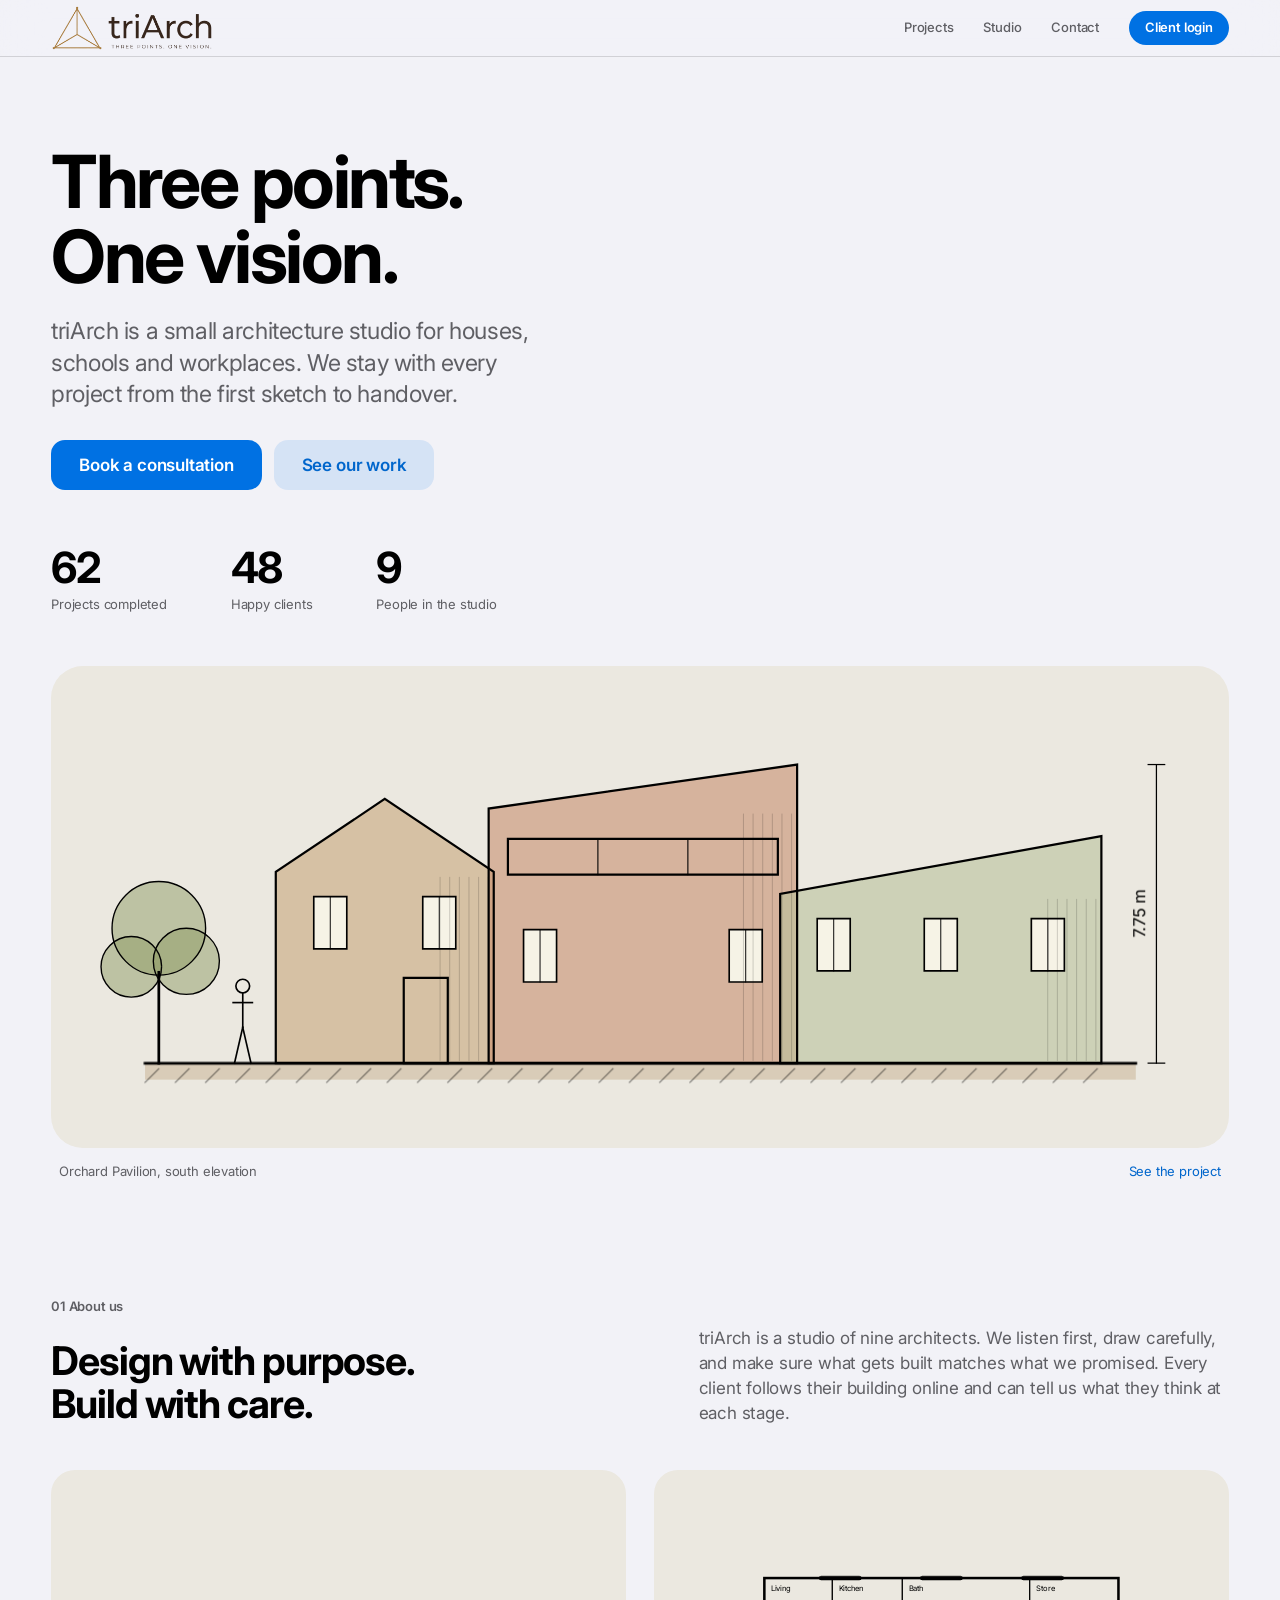
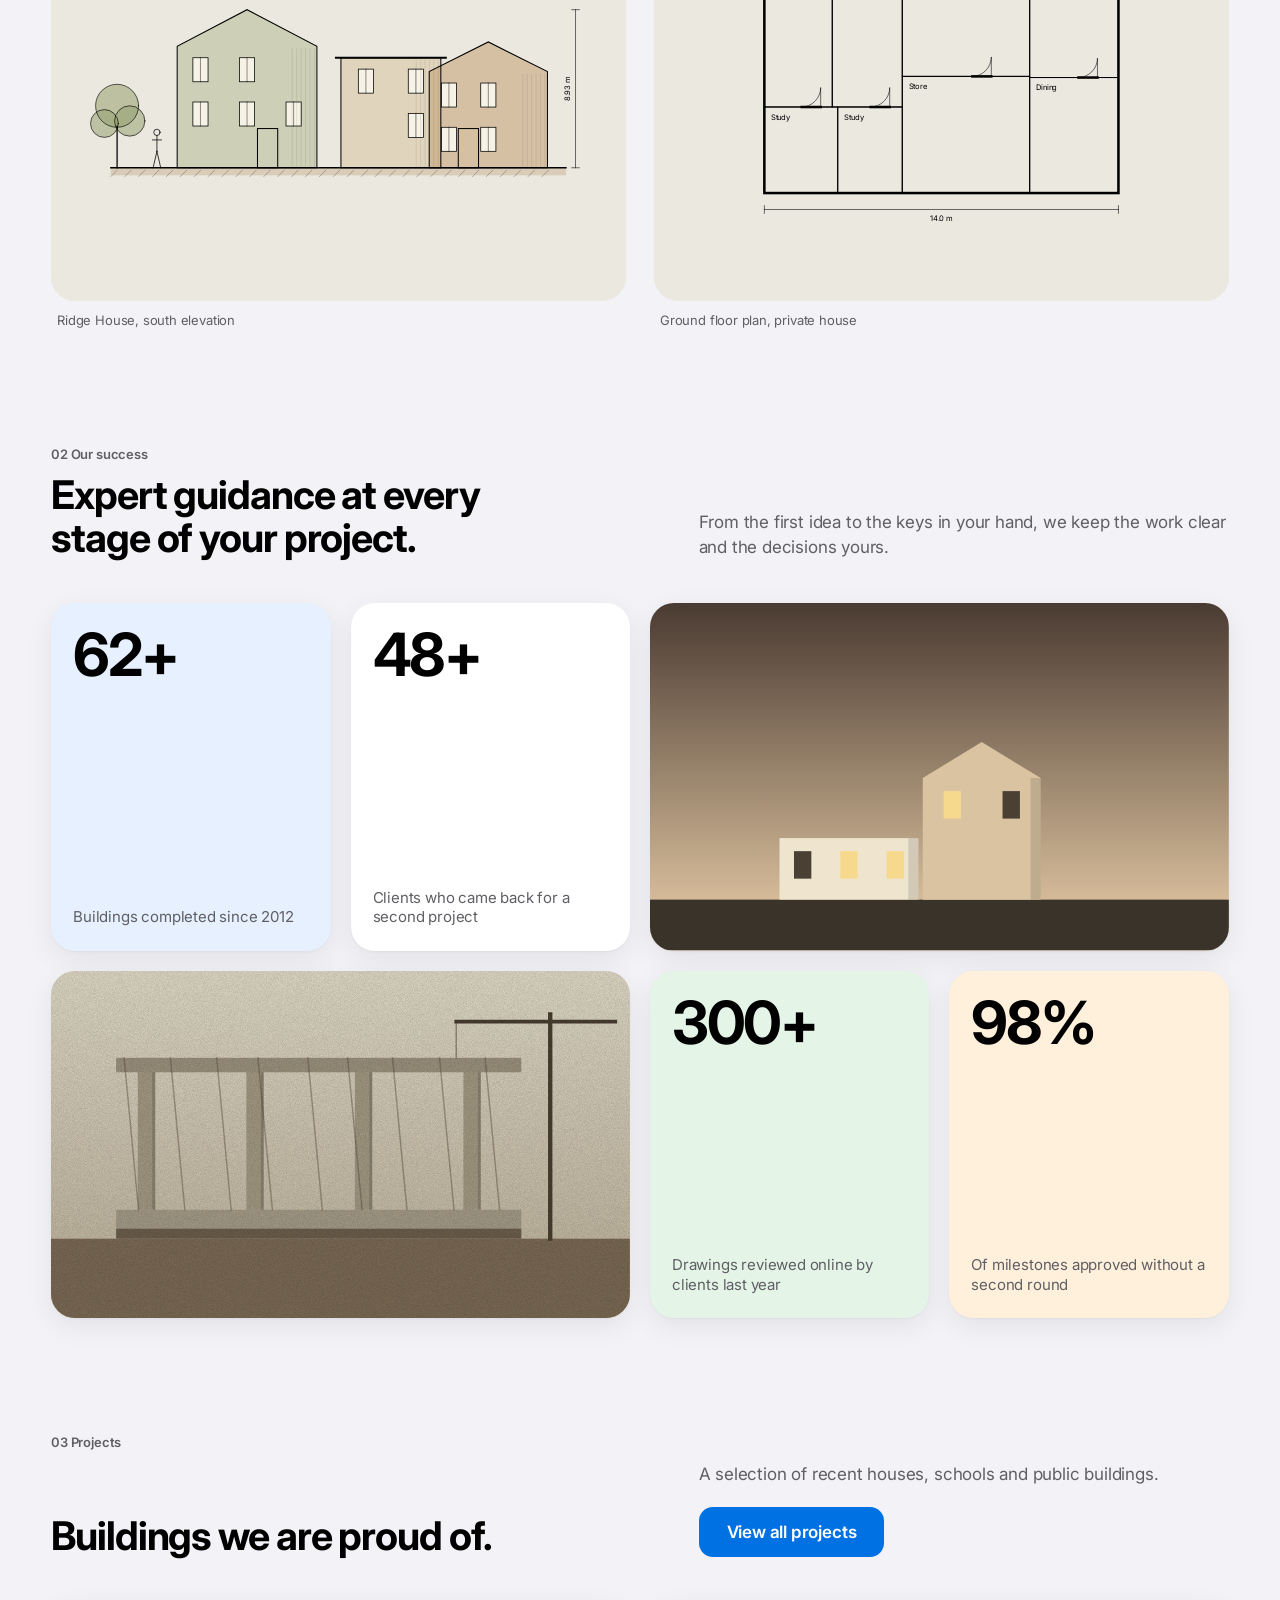
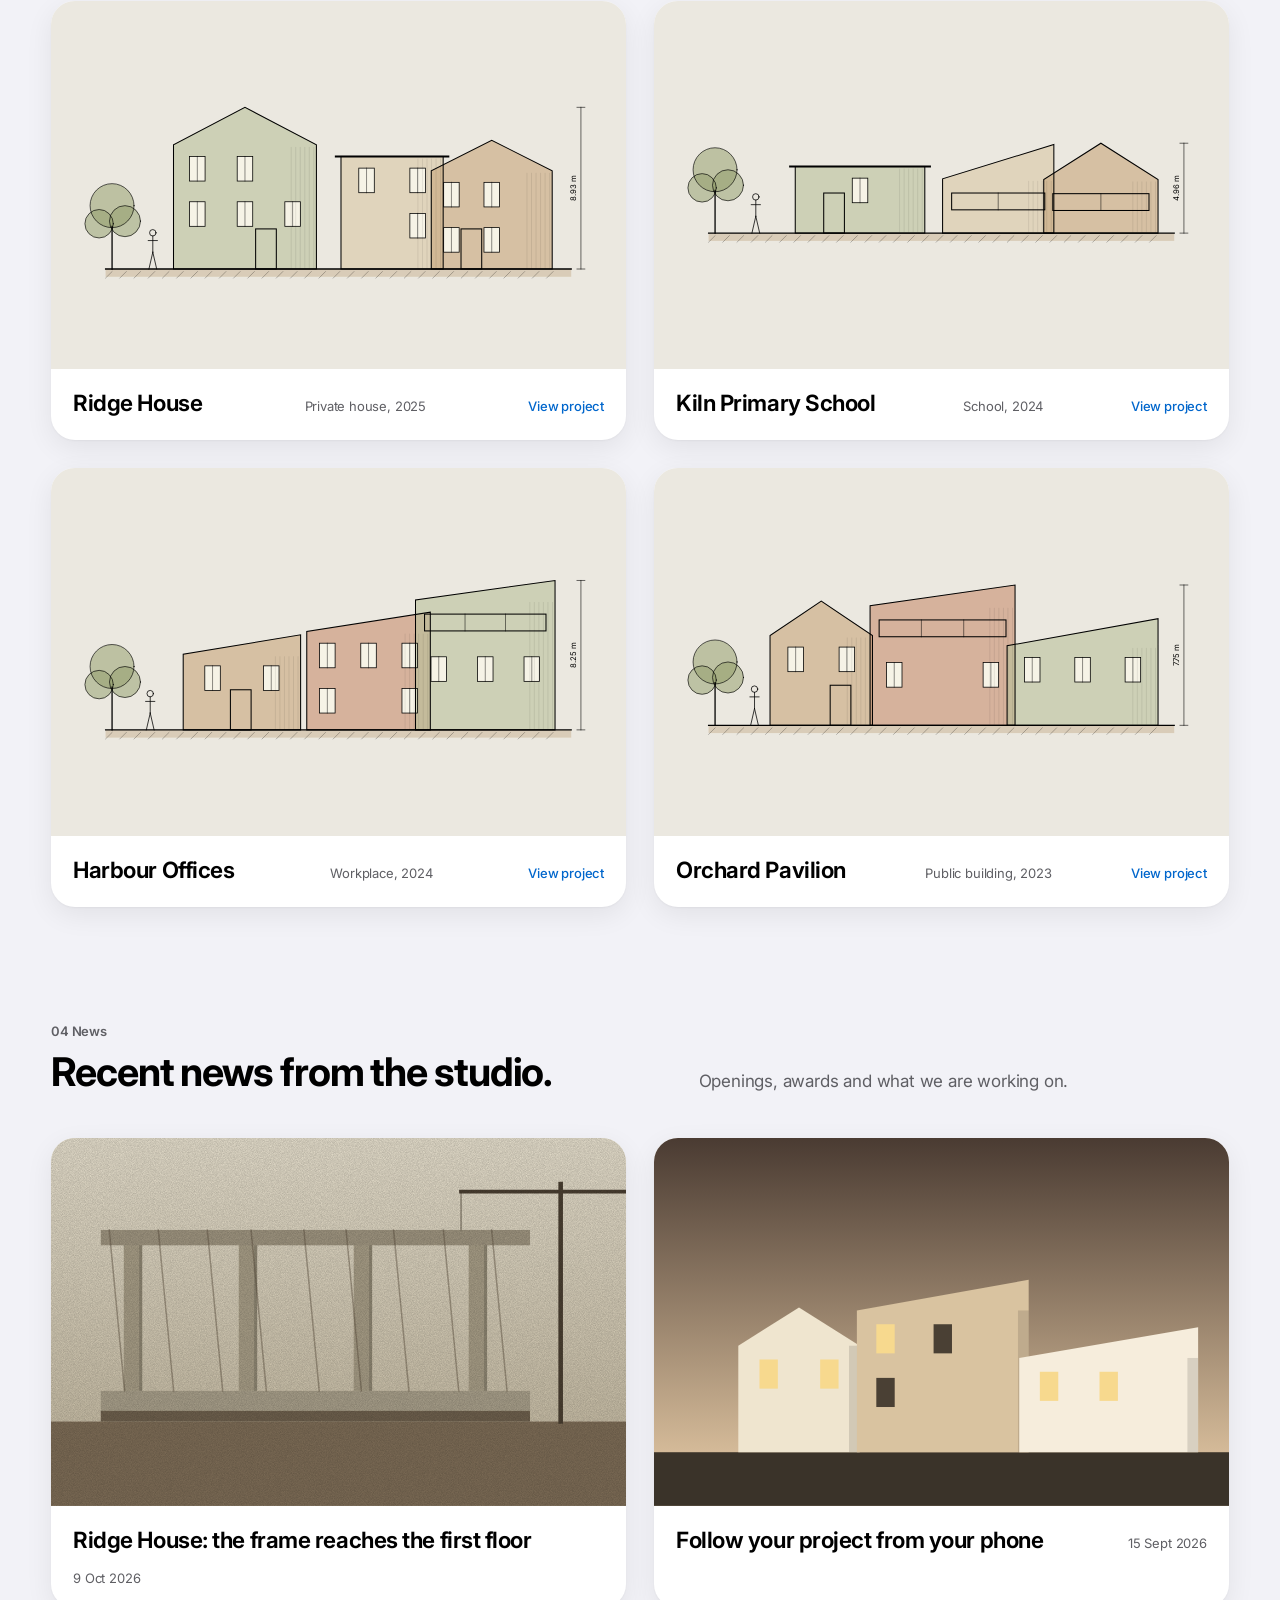
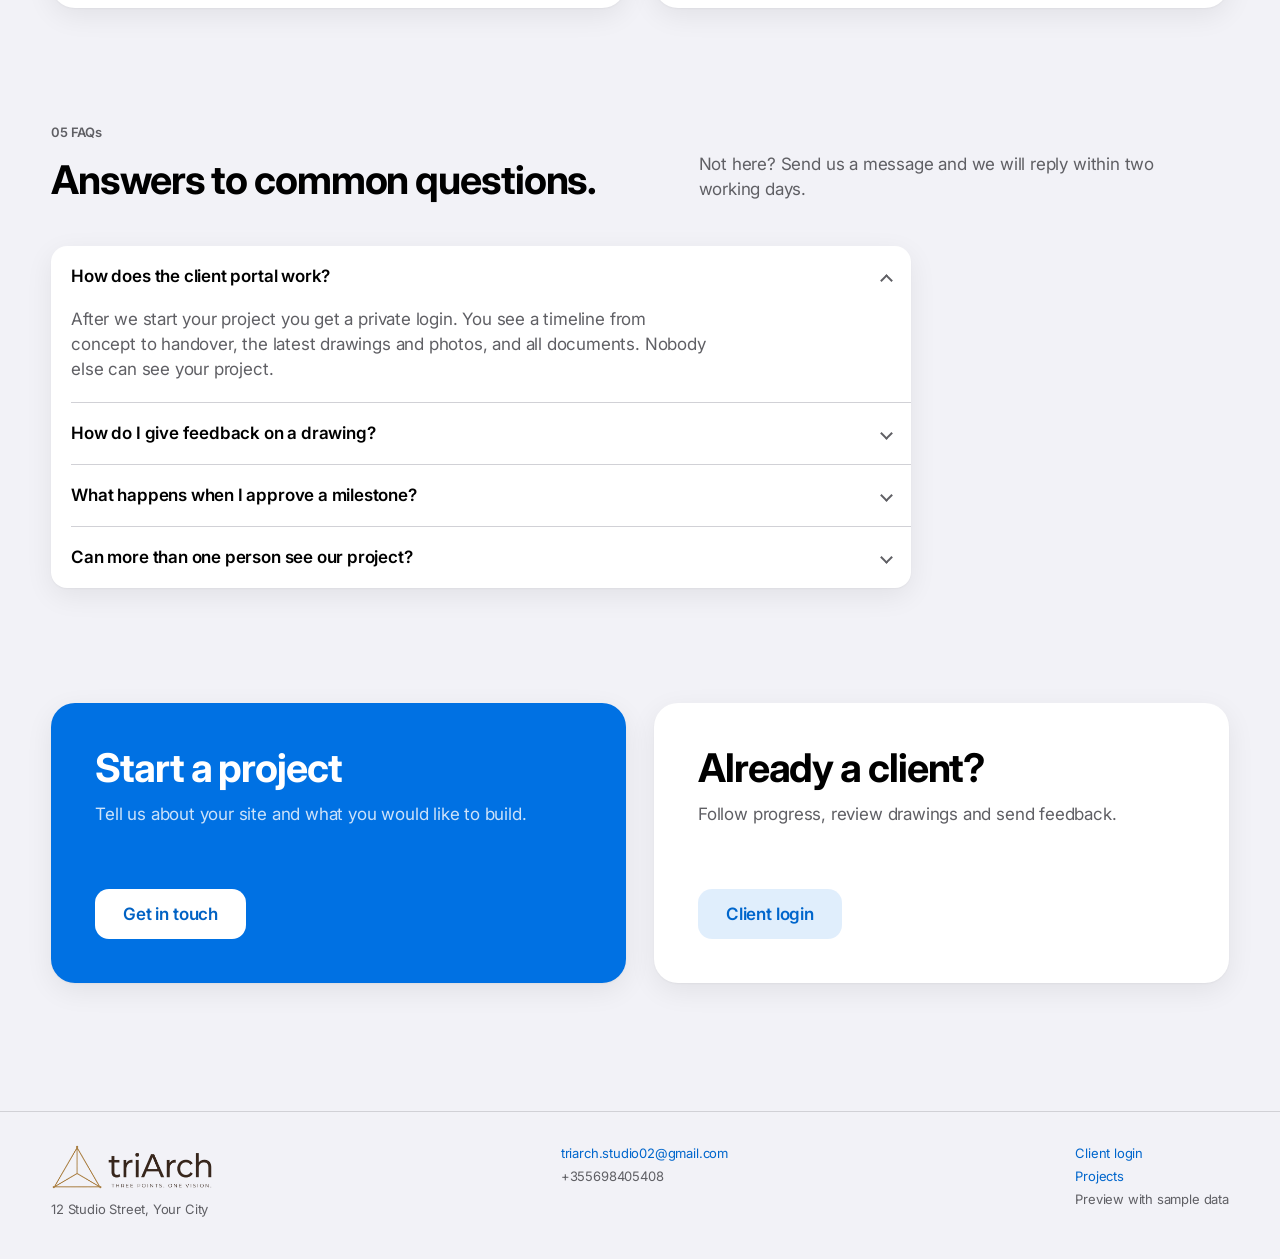
==== commit 9339511e: "triArch logo, username sign-in, account page, studio-created client accounts - Logo image in the hea" ====
--- a/triarch-preview.html
+++ b/triarch-preview.html
@@ -9,6 +9,8 @@
   <meta name="apple-mobile-web-app-capable" content="yes">
   <title>triArch</title>
   <meta name="description" content="Architecture studio website with a client portal for following project progress and giving feedback.">
+  <link rel="icon" type="image/png" href="[data-uri]">
+  <link rel="apple-touch-icon" href="[data-uri]">
   <link rel="preconnect" href="https://fonts.googleapis.com">
   <link rel="preconnect" href="https://fonts.gstatic.com" crossorigin>
   <link rel="stylesheet" href="https://fonts.googleapis.com/css2?family=Inter:wght@400..700&display=swap">
@@ -421,6 +423,14 @@
 .stage img.upload { border-radius: inherit; }
 input[type="file"] { padding: 10px 12px; }
 
+/* triArch logo image */
+.brand picture { display: block; line-height: 0; }
+.logo-img { height: 46px; width: auto; display: block; }
+.foot-logo { height: 46px; width: auto; display: block; margin-bottom: 6px; }
+.auth-logo { margin-bottom: 22px; line-height: 0; }
+.auth-logo-img { height: 72px; width: auto; display: block; }
+@media (max-width: 520px) { .logo-img { height: 38px; } }
+
 </style>
 </head>
 <body>
@@ -436,9 +446,10 @@
     name: "triArch",
     short: "triArch",
     slogan: "Three points. One vision.",
-    email: "hello@triarch.example",
-    phone: "+00 000 000 000",
+    email: "triarch.studio02@gmail.com",
+    phone: "+355698405408",
     address: "12 Studio Street, Your City",
+    logo: { light: "[data-uri]", dark: "[data-uri]", mark: "[data-uri]" },
   },
 
   heroStats: [["62", "Projects completed"], ["48", "Happy clients"], ["9", "People in the studio"]],
@@ -460,9 +471,9 @@
   phases: ["Concept", "Design development", "Permits", "Construction", "Handover"],
 
   users: [
-    { id: "c1", role: "client", name: "Maya Reyes", email: "maya@example.com", projects: ["p1", "p2"] },
-    { id: "c2", role: "client", name: "Daniel Halden", email: "daniel@halden.example", projects: ["p3"] },
-    { id: "s1", role: "staff", name: "Elena Marku", email: "elena@triarch.example", projects: [] },
+    { id: "c1", role: "client", name: "Maya Reyes", username: "maya", email: "maya@example.com", projects: ["p1", "p2"] },
+    { id: "c2", role: "client", name: "Daniel Halden", username: "daniel", email: "daniel@halden.example", projects: ["p3"] },
+    { id: "s1", role: "staff", name: "Elena Marku", username: "elena", email: "elena@triarch.example", projects: [] },
   ],
 
   portfolio: [
@@ -805,13 +816,21 @@
       async refresh() {},
       user: cur,
       projects: () => state.projects.map((p) => { p.clientName = (S.users.find((u) => u.id === p.client) || {}).name || ""; return p; }),
-      clients: () => S.users.filter((u) => u.role === "client").map((u) => ({ id: u.id, name: u.name })),
+      clients: () => S.users.filter((u) => u.role === "client").map((u) => ({ id: u.id, name: u.name, username: u.username })),
       demoUsers: () => S.users,
-      async signIn(email, password) {
-        const found = S.users.find((x) => x.email.toLowerCase() === String(email).toLowerCase());
-        if (!found || password !== "preview") throw new Error("That email and password don't match. In this preview the password is “preview”, or use one of the accounts below.");
+      async signIn(username, password) {
+        const found = S.users.find((x) => x.username === String(username).trim().toLowerCase());
+        if (!found || password !== "preview") throw new Error("That username and password don't match. In this preview the password is “preview”, or use one of the accounts below.");
         state.session = found.id; save();
       },
+      async changePassword() { throw new Error("The preview has no real passwords. On the real site this changes your password."); },
+      async createClient(f) {
+        const un = String(f.username).trim().toLowerCase();
+        if (S.users.some((u) => u.username === un)) throw new Error("That username is already taken");
+        S.users.push({ id: uid(), role: "client", name: f.name, username: un, email: "", projects: [] });
+        return { username: un, password: f.password };
+      },
+      async resetClientPassword() {},
       async signInAs(id) { state.session = id; save(); },
       async signOut() { state.session = null; save(); },
       async reset() { const u = cur(); state = fresh(); state.session = u && u.id; save(); },
@@ -859,23 +878,26 @@
   const go = (path) => { location.hash = "#" + path; };
 
   /* ---------- shell ---------- */
+  /* The triArch logo: light version, with a dark version for dark mode. */
+  const logoHTML = (cls) => `<picture><source media="(prefers-color-scheme: dark)" srcset="${esc(S.studio.logo.dark)}"><img class="${cls}" src="${esc(S.studio.logo.light)}" alt="${esc(S.studio.name)}. ${esc(S.studio.slogan)}" decoding="async"></picture>`;
+
   function headHTML(area) {
     const u = user();
     const home = u ? (u.role === "staff" ? "/admin" : "/portal") : "/login";
     const cur = (a) => (area === a ? ' aria-current="page"' : "");
     return `<div class="pill">
-      <a class="brand" href="#/"><span class="brand-mark" aria-hidden="true"></span><span class="brand-text"><span class="brand-name">${esc(S.studio.name)}</span><span class="brand-slogan">${esc(S.studio.slogan)}</span></span></a>
+      <a class="brand" href="#/" aria-label="${esc(S.studio.name)}, home">${logoHTML("logo-img")}</a>
       <button class="menu-btn" data-act="menu" aria-expanded="false" aria-controls="nav">Menu</button>
       <nav class="nav" id="nav" aria-label="Main">
         <a href="#/projects"${cur("projects")}>Projects</a>
         <a href="#/studio"${cur("studio")}>Studio</a>
         <a href="#/contact"${cur("contact")}>Contact</a>
-        ${u ? `<a href="#${home}"${cur("portal")}>${u.role === "staff" ? "Admin" : "Your projects"}</a><button class="linklike" data-act="logout">Sign out</button>` : `<a class="cta" href="#/login"${cur("login")}>Client login</a>`}
+        ${u ? `<a href="#${home}"${cur("portal")}>${u.role === "staff" ? "Admin" : "Your projects"}</a><a href="#/account"${cur("account")}>Account</a><button class="linklike" data-act="logout">Sign out</button>` : `<a class="cta" href="#/login"${cur("login")}>Client login</a>`}
       </nav></div>`;
   }
   function footHTML() {
     return `<div class="wrap">
-      <div class="col"><strong>${esc(S.studio.name)}</strong><span class="muted">${esc(S.studio.address)}</span></div>
+      <div class="col">${logoHTML("foot-logo")}<span class="muted">${esc(S.studio.address)}</span></div>
       <div class="col"><a class="link" href="mailto:${esc(S.studio.email)}">${esc(S.studio.email)}</a><span class="muted">${esc(S.studio.phone)}</span></div>
       <div class="col"><a class="link" href="#/login">Client login</a><a class="link" href="#/projects">Projects</a>${B.demo ? '<span class="muted">Preview with sample data</span>' : ""}</div></div>`;
   }
@@ -997,11 +1019,12 @@
     const demos = B.demo ? B.demoUsers().map((u) => `<button class="demo" data-act="login" data-id="${u.id}"><span>${esc(u.name)}</span><span class="muted small">${u.role === "staff" ? "Studio staff" : "Client"}</span></button>`).join("") : "";
     return { title: "Client login", area: "login", html: `
       <div class="wrap"><div class="auth">
+        <div class="auth-logo">${logoHTML("auth-logo-img")}</div>
         <h1>Client login</h1>
         <p class="muted lede">Sign in to see your projects, drawings and messages.</p>
         <form class="sheet" data-form="login" novalidate>
           ${ui.loginError ? `<p class="error" role="alert">${esc(ui.loginError)}</p>` : ""}
-          <div class="field"><label for="l-email">Email</label><input id="l-email" name="email" type="email" autocomplete="username" required></div>
+          <div class="field"><label for="l-user">Username</label><input id="l-user" name="username" type="text" autocomplete="username" autocapitalize="none" autocorrect="off" spellcheck="false" required></div>
           <div class="field"><label for="l-pass">Password</label><input id="l-pass" name="password" type="password" autocomplete="current-password" required></div>
           <button class="btn" type="submit" style="width:100%">Sign in</button>
         </form>
@@ -1054,7 +1077,45 @@
       <h2 style="font-size:var(--step-1);margin-bottom:14px">Needs attention</h2>
       <div class="rows" style="margin-bottom:48px">${todo.map((t) => `<div><a class="k" href="#/admin/${t.p.id}/${t.tab}">${esc(t.p.name)}</a><span class="${t.quiet ? "muted" : ""}">${esc(t.text)}</span></div>`).join("") || '<p class="empty">Nothing needs attention.</p>'}</div>
       <h2 style="font-size:var(--step-1);margin-bottom:14px">All projects</h2><div class="plist">${list.map((p) => projectRow("admin", p)).join("") || '<p class="empty">No projects yet. Add the first one below.</p>'}</div>
+      ${clientsSection()}
       ${newProjectForm()}</div>` };
+  }
+
+  function accountPage() {
+    const u = user();
+    if (!u) { ui.next = location.hash; go("/login"); return { title: "Account", area: "login", html: "" }; }
+    return { title: "Account", area: "account", html: `<div class="wrap portal-head">
+      <h1 class="large-title">Account</h1>
+      <p class="muted" style="margin:8px 0 28px">${esc(u.name)}${u.username ? ", username <strong>" + esc(u.username) + "</strong>" : ""}</p>
+      <form class="sheet" data-form="password" novalidate style="max-width:520px">
+        <h2 style="font-size:var(--step-1);margin-bottom:16px">Change password</h2>
+        ${ui.accountError ? `<p class="error" role="alert">${esc(ui.accountError)}</p>` : ""}
+        <div class="field"><label for="pw-old">Current password</label><input id="pw-old" name="current" type="password" autocomplete="current-password" required></div>
+        <div class="field"><label for="pw-new">New password</label><input id="pw-new" name="next" type="password" autocomplete="new-password" minlength="8" required><span class="hint">At least 8 characters.</span></div>
+        <div class="field"><label for="pw-new2">New password again</label><input id="pw-new2" name="again" type="password" autocomplete="new-password" minlength="8" required></div>
+        <button class="btn" type="submit" style="width:100%">Change password</button>
+      </form></div>` };
+  }
+  const randomPassword = () => {
+    const chars = "abcdefghjkmnpqrstuvwxyzABCDEFGHJKMNPQRSTUVWXYZ23456789";
+    const a = new Uint32Array(12); crypto.getRandomValues(a);
+    return Array.from(a, (n) => chars[n % chars.length]).join("");
+  };
+  function clientsSection() {
+    const cl = B.clients();
+    const created = ui.created ? `<div class="sheet" style="margin-bottom:20px" role="status"><h3 style="font-size:1.1rem">${ui.created.reset ? "New password set" : "Account created"} for ${esc(ui.created.name)}</h3>
+        <p class="muted small" style="margin:6px 0 12px">Give these details to the client. This is the only time the password is shown. They can change it under Account after signing in.</p>
+        <dl class="rows"><div><dt class="k">Username</dt><dd><strong>${esc(ui.created.username)}</strong></dd></div><div><dt class="k">Password</dt><dd><strong>${esc(ui.created.password)}</strong></dd></div></dl>
+        <div class="actions" style="margin-top:12px"><button class="btn ghost sm" data-act="dismiss-created">Done</button></div></div>` : "";
+    return `<h2 style="font-size:var(--step-1);margin:48px 0 14px">Clients</h2>${created}
+      <div class="rows" style="margin-bottom:8px">${cl.map((c) => `<div><span class="k">${esc(c.name)}<span class="muted small"> (${esc(c.username || "no username")})</span></span>
+        <form class="toolbar" data-form="reset-pw" data-id="${esc(c.id)}" data-name="${esc(c.name)}" data-username="${esc(c.username || "")}" style="margin:0"><label class="small" for="rp-${esc(c.id)}" style="position:absolute;left:-999px">New password for ${esc(c.name)}</label><input id="rp-${esc(c.id)}" name="password" type="text" minlength="8" placeholder="New password" autocomplete="off" style="min-width:150px" required><button class="btn ghost sm" type="submit">Set password</button></form></div>`).join("") || '<p class="empty">No client accounts yet.</p>'}</div>
+      <form class="inline-form" data-form="create-client"><h3 style="font-size:1.1rem">Create a client account</h3>
+        <div class="field" style="margin:0"><label for="cc-n">Client name</label><input id="cc-n" name="name" required></div>
+        <div class="form-row"><div class="field" style="margin:0"><label for="cc-u">Username</label><input id="cc-u" name="username" autocomplete="off" autocapitalize="none" spellcheck="false" pattern="[A-Za-z0-9._\\-]{3,32}" title="3 to 32 letters, numbers, dots, dashes or underscores" required></div>
+        <div class="field" style="margin:0"><label for="cc-p">Password</label><input id="cc-p" name="password" type="text" minlength="8" autocomplete="off" required></div></div>
+        <p class="hint">Use letters, numbers, dots, dashes or underscores for the username. Then add them to a project below.</p>
+        <div class="actions"><button class="btn sm" type="submit">Create account</button><button class="btn ghost sm" type="button" data-act="gen-password">Generate password</button></div></form>`;
   }
 
   function newProjectForm() {
@@ -1222,6 +1283,8 @@
       try { const url = await B.docUrl(d); if (url) window.open(url, "_blank", "noopener"); else toast("This entry has no file attached."); } catch (e) { toast(errText(e)); }
       return;
     }
+    if (name === "gen-password") { const i = $("#cc-p"); if (i) i.value = randomPassword(); return; }
+    if (name === "dismiss-created") { ui.created = null; render(true); return; }
     if (name === "open-changes") { ui.changesFor = el.dataset.m; render(true); return; }
     if (name === "cancel-changes") { ui.changesFor = null; render(true); return; }
     if (name === "approve") { await run(() => B.approve(el.dataset.p, el.dataset.m), "Approved. The studio has been told."); return; }
@@ -1241,7 +1304,7 @@
     const u = user(), v = (k) => String(d.get(k) || "").trim(), pid = f.dataset.p;
     if (name === "login") {
       const btn = f.querySelector("button[type=submit]"); if (btn) btn.disabled = true;
-      try { await B.signIn(v("email"), String(d.get("password") || "")); }
+      try { await B.signIn(v("username"), String(d.get("password") || "")); }
       catch (e) { ui.loginError = errText(e); render(true); return; }
       afterSignIn(); return;
     }
@@ -1252,6 +1315,13 @@
       f.reset(); $("#c-err").innerHTML = ""; toast("Message sent. We'll reply within two working days."); return;
     }
     if (!u) return;
+    if (name === "password") {
+      if (v("next").length < 8) { ui.accountError = "The new password must be at least 8 characters."; render(true); return; }
+      if (d.get("next") !== d.get("again")) { ui.accountError = "The two new passwords are not the same."; render(true); return; }
+      try { await B.changePassword(String(d.get("current")), String(d.get("next"))); }
+      catch (e) { ui.accountError = errText(e); render(true); return; }
+      ui.accountError = null; f.reset(); render(true); toast("Password changed."); return;
+    }
     if (name === "changes") { ui.changesFor = null; await run(() => B.requestChanges(pid, f.dataset.m, v("text")), "Sent. The studio will review your changes."); return; }
     if (name === "pin-add") { const dr = ui.draft; ui.draft = null; await run(() => B.addPin(pid, f.dataset.g, dr.x, dr.y, v("text")), "Comment added."); return; }
     if (name === "pin-reply") { await run(() => B.replyPin(pid, f.dataset.g, f.dataset.id, v("text"))); return; }
@@ -1270,6 +1340,16 @@
       if (doc.file && doc.file.size > 40 * 1024 * 1024) { toast("That file is larger than 40 MB."); return; }
       await run(() => B.addDoc(pid, doc), "Document added."); return;
     }
+    if (name === "create-client") {
+      const acc = { name: v("name"), username: v("username").toLowerCase(), password: String(d.get("password")) };
+      await run(async () => { await B.createClient(acc); ui.created = { name: acc.name, username: acc.username, password: acc.password }; }, "Account created.");
+      return;
+    }
+    if (name === "reset-pw") {
+      const pw = String(d.get("password"));
+      await run(async () => { await B.resetClientPassword(f.dataset.id, pw); ui.created = { name: f.dataset.name, username: f.dataset.username, password: pw, reset: true }; }, "Password set.");
+      return;
+    }
     if (name === "add-project") {
       let id = null;
       const ok = await run(async () => { id = await B.addProject({ name: v("name"), place: v("place"), type: v("type"), client: v("client") || null, summary: v("summary") }); }, "Project added.");
@@ -1288,6 +1368,7 @@
     else if (a === "projects") page = b ? projectPage(b) : projectsPage();
     else if (a === "studio") page = studioPage();
     else if (a === "contact") page = contactPage();
+    else if (a === "account") page = accountPage();
     else if (a === "login") { if (user()) { go(user().role === "staff" ? "/admin" : "/portal"); return; } page = loginPage(); }
     else if (a === "portal" || a === "admin") page = portalRoute(a, b, c, d);
     else page = notFound();
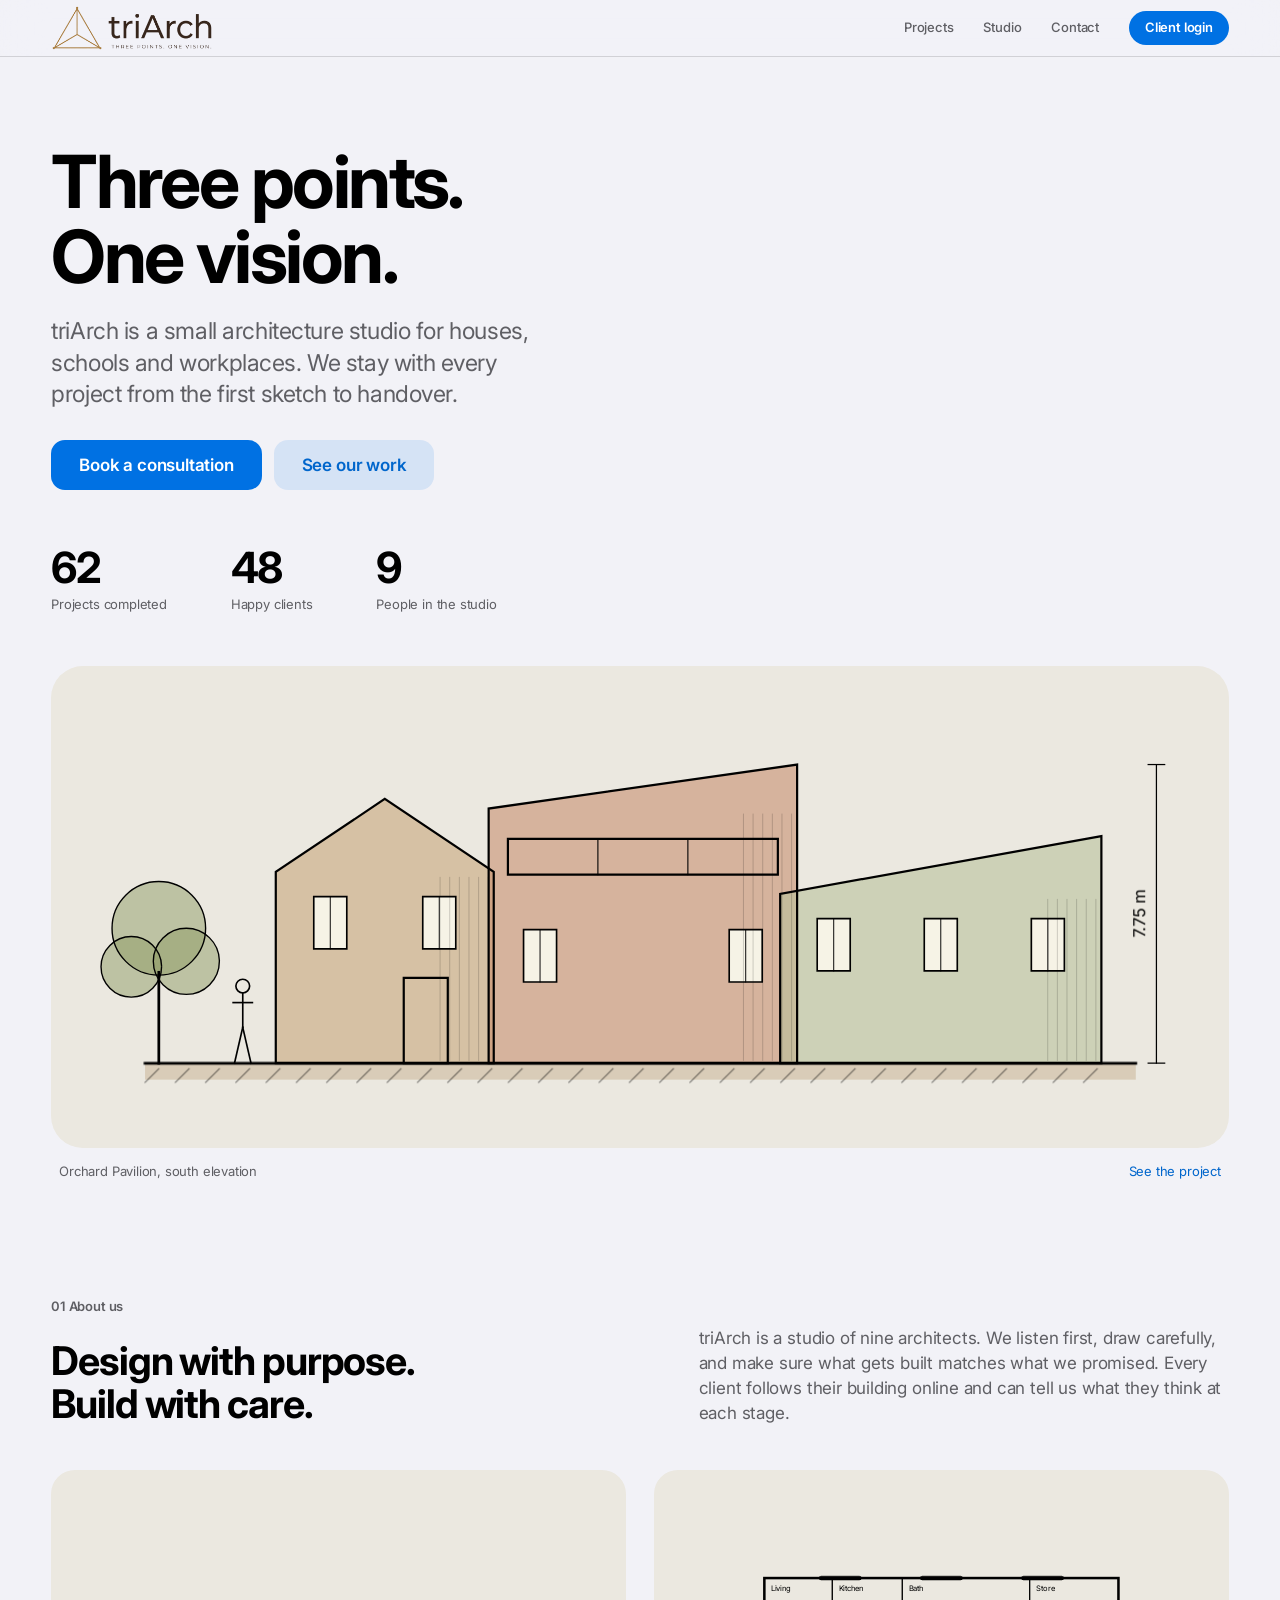
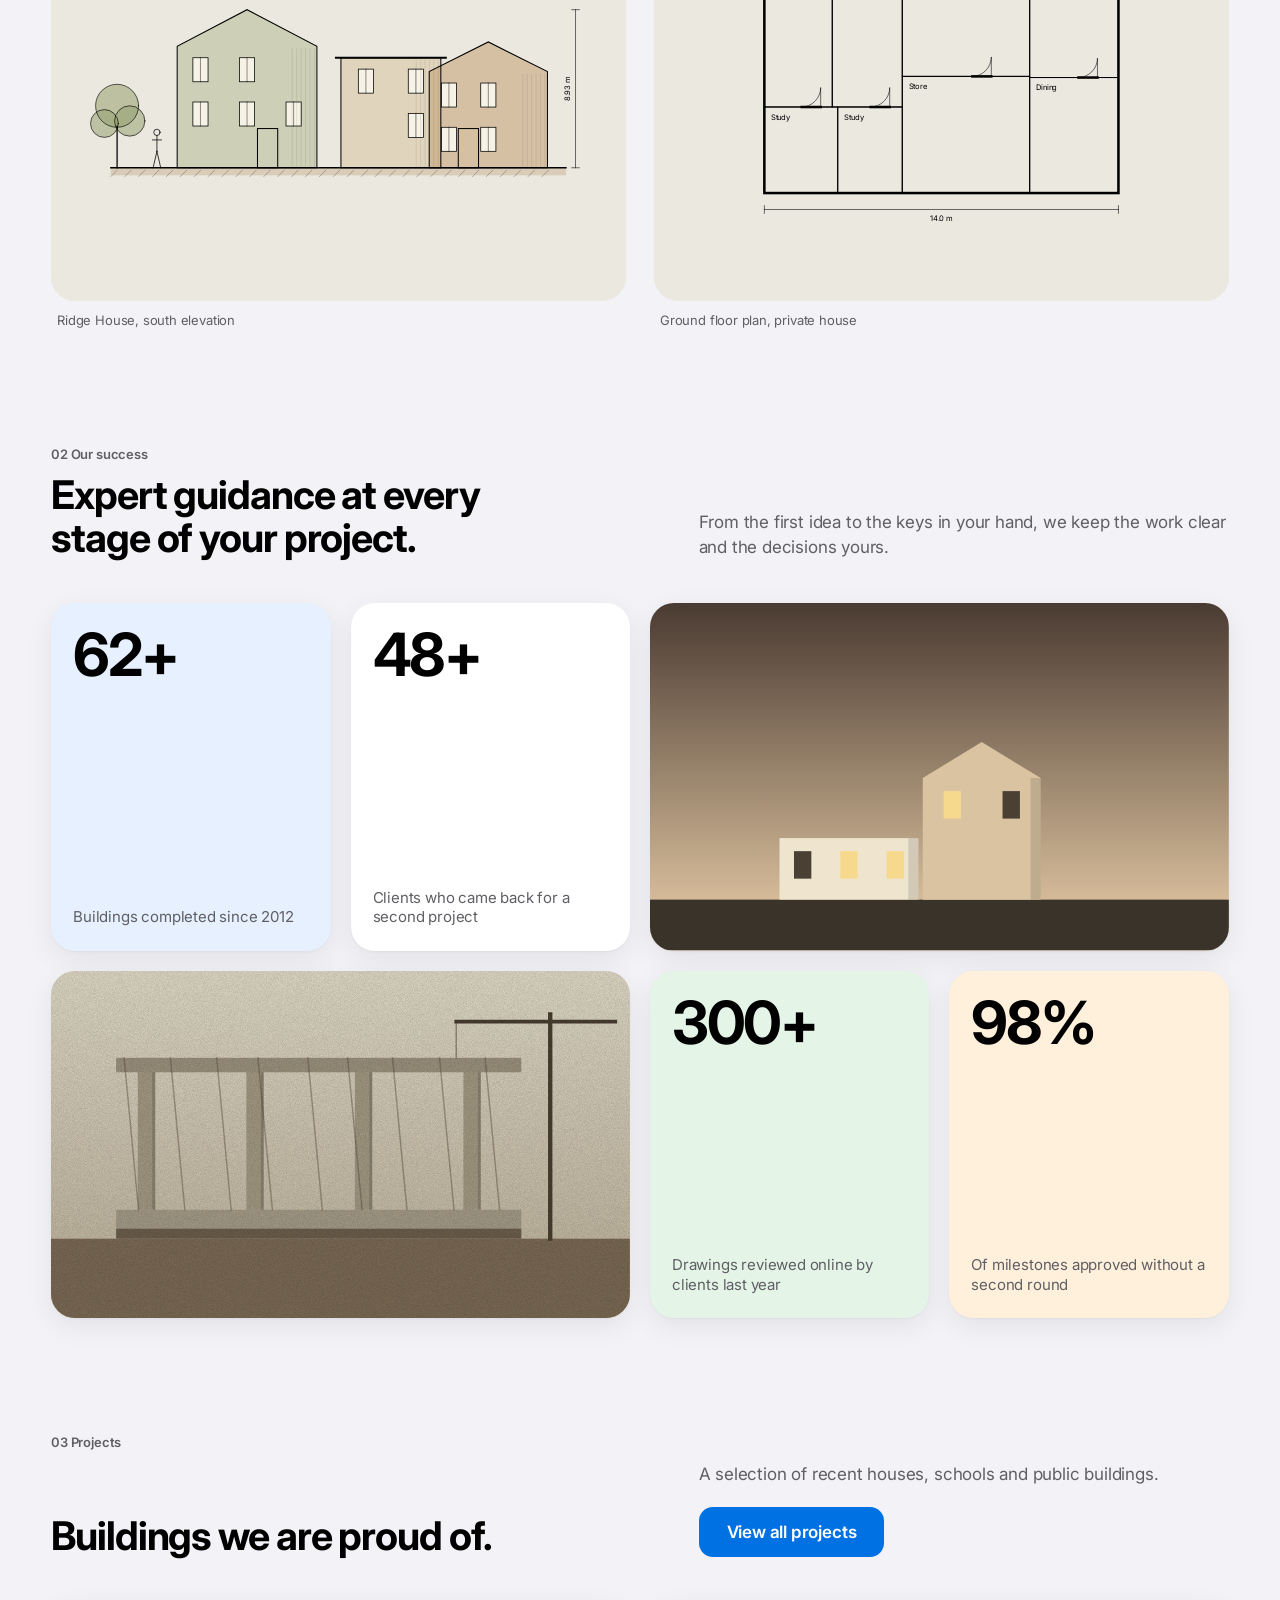
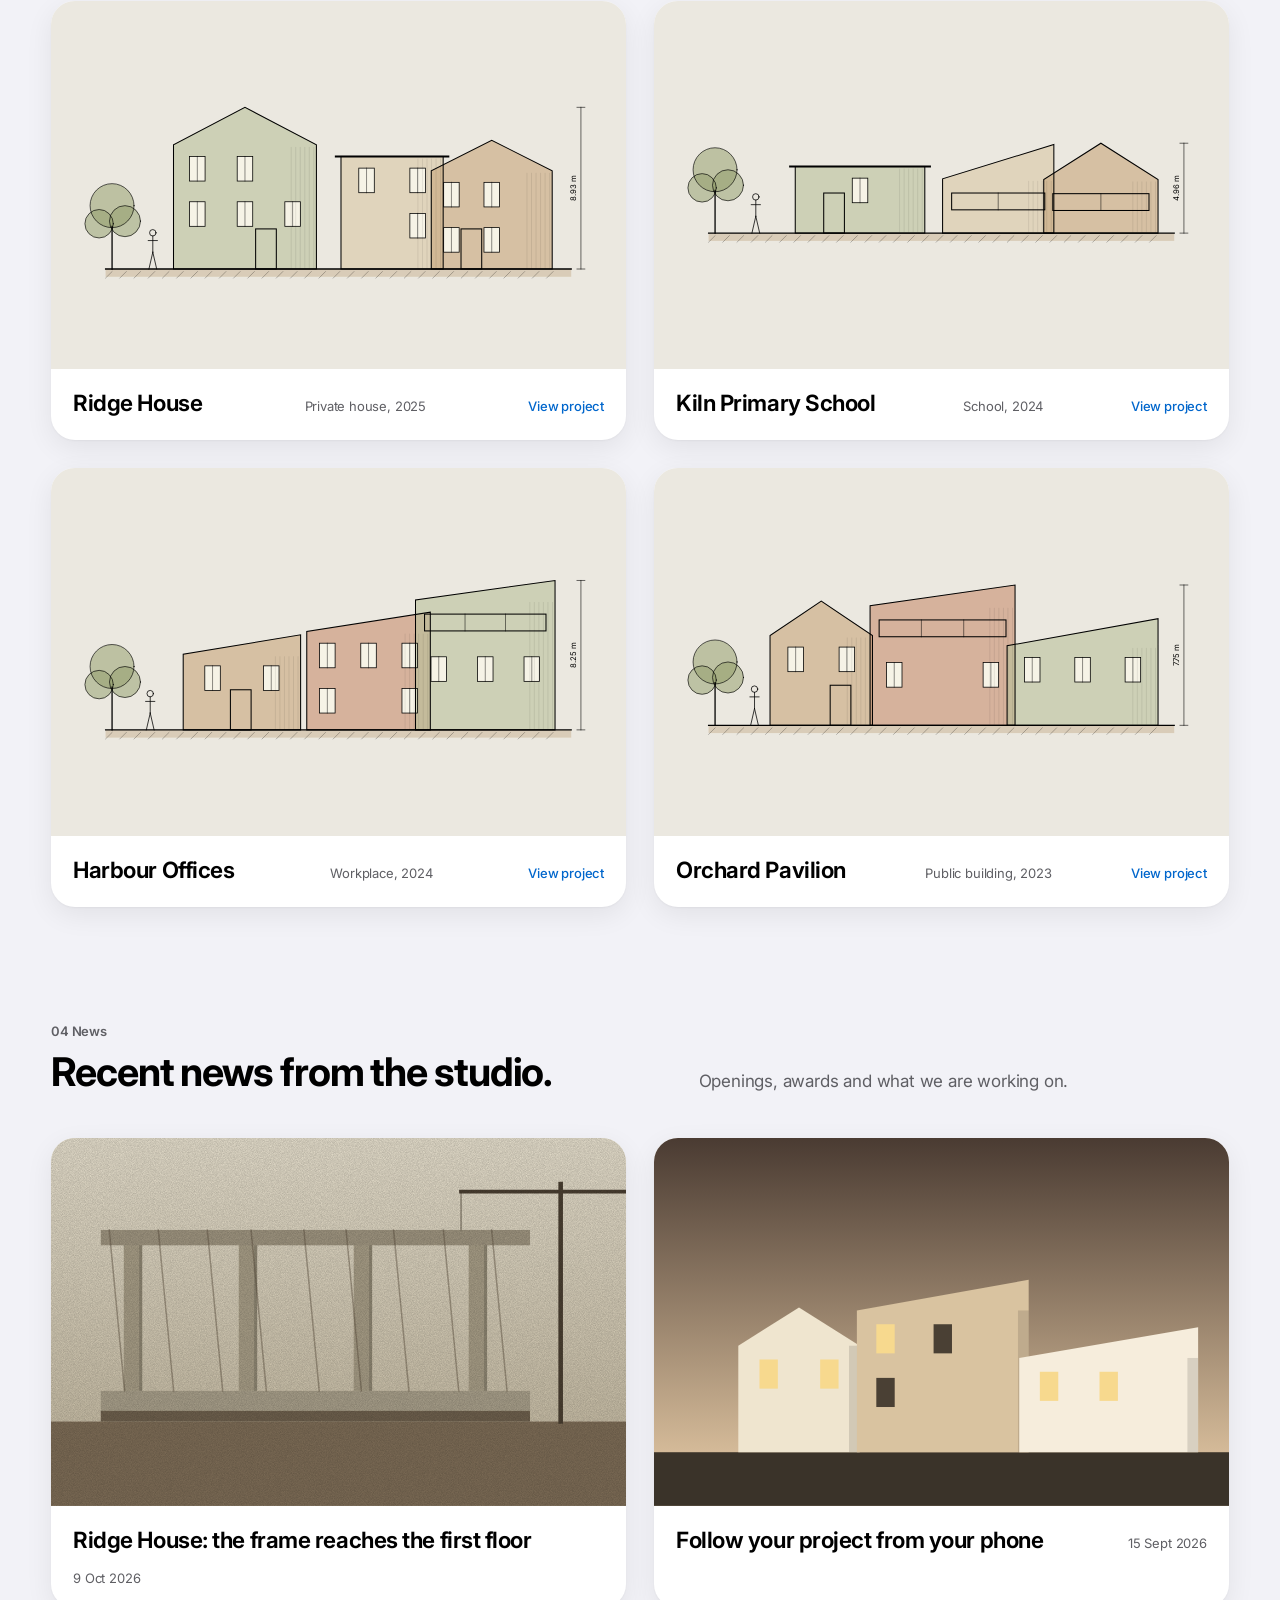
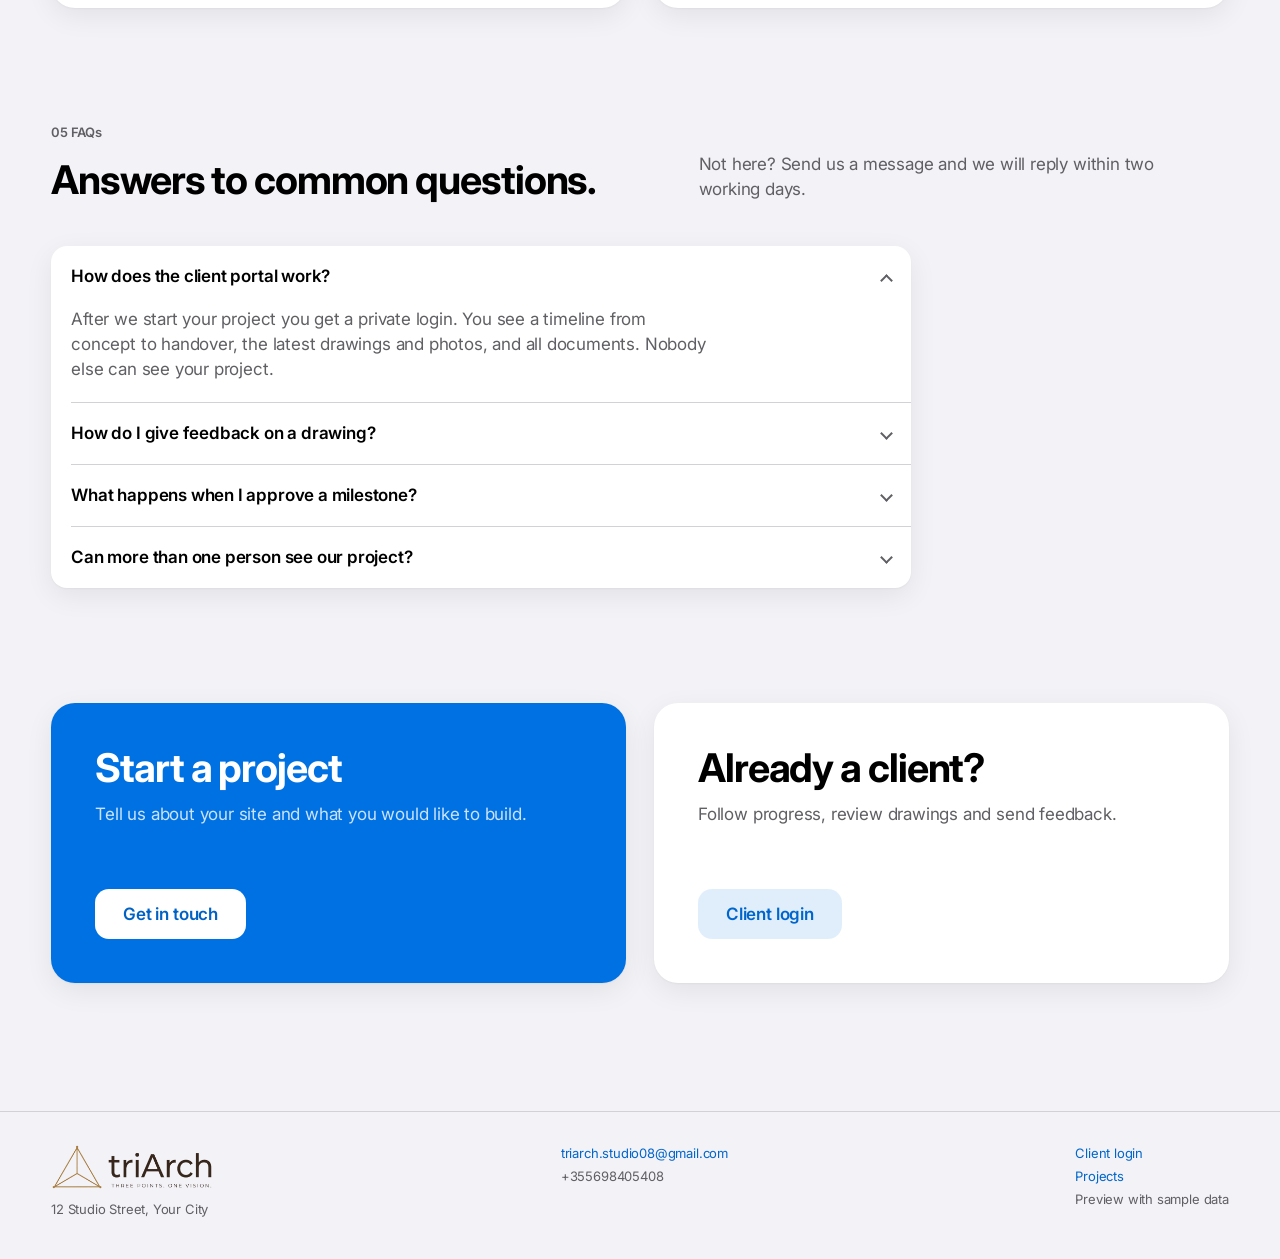
==== commit a1618255: "Manage clients, projects and content; first-login password reminder; correct studio email - Studio e" ====
--- a/triarch-preview.html
+++ b/triarch-preview.html
@@ -431,6 +431,21 @@
 .auth-logo-img { height: 72px; width: auto; display: block; }
 @media (max-width: 520px) { .logo-img { height: 38px; } }
 
+/* management controls */
+.btn.danger { background: color-mix(in srgb, var(--red) 12%, transparent); color: var(--red); }
+.btn.danger:hover { background: color-mix(in srgb, var(--red) 22%, transparent); }
+.notice { background: color-mix(in srgb, var(--orange) 12%, transparent); color: var(--ink); padding: 14px 18px; border-radius: var(--r-md); margin-bottom: 24px; font-size: var(--step--1); }
+.notice a { font-weight: 600; }
+.doc-tools { grid-column: 1 / -1; display: flex; gap: 8px; flex-wrap: wrap; }
+details.edit { margin-top: 10px; }
+details.edit > summary { cursor: pointer; color: var(--link); font-size: var(--step--1); font-weight: 600; list-style: none; }
+details.edit > summary::-webkit-details-marker { display: none; }
+.client-row { display: grid; gap: 10px; }
+.client-tools { display: flex; gap: 8px; flex-wrap: wrap; align-items: center; }
+.enq { display: grid; gap: 2px; }
+.rows > div > .btn.sm { justify-self: end; }
+.client-row .client-tools { justify-content: flex-start; }
+
 </style>
 </head>
 <body>
@@ -446,7 +461,7 @@
     name: "triArch",
     short: "triArch",
     slogan: "Three points. One vision.",
-    email: "triarch.studio02@gmail.com",
+    email: "triarch.studio08@gmail.com",
     phone: "+355698405408",
     address: "12 Studio Street, Your City",
     logo: { light: "[data-uri]", dark: "[data-uri]", mark: "[data-uri]" },
@@ -815,8 +830,12 @@
       async init() { window.addEventListener("storage", (e) => { if (e.key === KEY) { state = load(); if (B.onChange) B.onChange(); } }); },
       async refresh() {},
       user: cur,
-      projects: () => state.projects.map((p) => { p.clientName = (S.users.find((u) => u.id === p.client) || {}).name || ""; return p; }),
-      clients: () => S.users.filter((u) => u.role === "client").map((u) => ({ id: u.id, name: u.name, username: u.username })),
+      projects: () => state.projects.map((p) => {
+        if (!p.members) p.members = p.client ? [{ id: p.client, name: (S.users.find((u) => u.id === p.client) || {}).name || "" }] : [];
+        p.clientName = p.members.map((m) => m.name).join(", ") || "No client yet"; return p;
+      }),
+      clients: () => S.users.filter((u) => u.role === "client").map((u) => ({ id: u.id, name: u.name, username: u.username, disabled: !!u.disabled })),
+      enquiries: () => [],
       demoUsers: () => S.users,
       async signIn(username, password) {
         const found = S.users.find((x) => x.username === String(username).trim().toLowerCase());
@@ -847,6 +866,21 @@
       async addImage(pid, g) { const P = proj(pid); P.gallery.unshift({ id: uid(), title: g.title, kind: g.kind, seed: 100 + Math.floor(Math.random() * 900), date: today(), pins: [] }); touch(P); note(P, `The studio added “${g.title}” to the gallery.`); save(); },
       async addDoc(pid, d) { const P = proj(pid); P.documents.unshift({ id: uid(), name: d.name, type: d.type, size: "n/a", date: today(), version: d.version || "v1" }); touch(P); note(P, `The studio added the document “${d.name}”.`); save(); },
       async docUrl() { return null; },
+      async updateProject(pid, f) { const P = proj(pid); Object.assign(P, { name: f.name, place: f.place, type: f.type, summary: f.summary }); touch(P); save(); },
+      async deleteProject(pid) { state.projects = state.projects.filter((p) => p.id !== pid); save(); },
+      async addMember(pid, id) { const P = proj(pid); B.projects(); const u = S.users.find((x) => x.id === id); P.members.push({ id, name: u ? u.name : "" }); P.client = P.members[0].id; touch(P); save(); },
+      async removeMember(pid, id) { const P = proj(pid); B.projects(); P.members = P.members.filter((m) => m.id !== id); P.client = P.members[0] ? P.members[0].id : null; touch(P); save(); },
+      async updateMilestone(pid, mid, m) { const x = find(pid, mid); Object.assign(x, { title: m.title, phase: m.phase, due: m.due, note: m.note }); touch(proj(pid)); save(); },
+      async deleteMilestone(pid, mid) { const P = proj(pid); P.milestones = P.milestones.filter((x) => x.id !== mid); touch(P); save(); },
+      async renameImage(pid, gid, title) { proj(pid).gallery.find((g) => g.id === gid).title = title; save(); },
+      async deleteImage(pid, gid) { const P = proj(pid); P.gallery = P.gallery.filter((g) => g.id !== gid); save(); },
+      async renameDoc(pid, did, name) { proj(pid).documents.find((d) => d.id === did).name = name; save(); },
+      async deleteDoc(pid, did) { const P = proj(pid); P.documents = P.documents.filter((d) => d.id !== did); save(); },
+      async deletePin(pid, gid, id) { const g = proj(pid).gallery.find((x) => x.id === gid); g.pins = g.pins.filter((x) => x.id !== id); save(); },
+      async renameClient(id, name) { const u = S.users.find((x) => x.id === id); if (u) u.name = name; },
+      async changeClientUsername(id, username) { const u = S.users.find((x) => x.id === id), un = String(username).trim().toLowerCase(); if (S.users.some((x) => x.username === un && x.id !== id)) throw new Error("That username is already taken"); if (u) u.username = un; },
+      async setClientDisabled(id, disabled) { const u = S.users.find((x) => x.id === id); if (u) u.disabled = disabled; },
+      async deleteEnquiry() {},
       async addProject(f) { const id = uid(); state.projects.unshift({ id, name: f.name, client: f.client, place: f.place, type: f.type, revision: "A", phaseIndex: 0, lastUpdate: today(), seed: 100 + Math.floor(Math.random() * 900), summary: f.summary, milestones: [], gallery: [], documents: [], messages: [] }); save(); return id; },
     };
     return B;
@@ -1059,7 +1093,7 @@
   function clientHome() {
     const u = user();
     const list = B.projects().filter((p) => u.projects.includes(p.id));
-    return { title: "Your projects", area: "portal", html: `<div class="wrap portal-head"><h1 class="large-title">Your projects</h1><p class="muted" style="margin:8px 0 28px">Signed in as ${esc(u.name)}</p>
+    return { title: "Your projects", area: "portal", html: `<div class="wrap portal-head"><h1 class="large-title">Your projects</h1><p class="muted" style="margin:8px 0 28px">Signed in as ${esc(u.name)}</p>${pwBanner()}
       <div class="plist">${list.map((p) => projectRow("portal", p)).join("") || '<p class="empty">No projects yet.</p>'}</div></div>` };
   }
   function adminHome() {
@@ -1078,7 +1112,41 @@
       <div class="rows" style="margin-bottom:48px">${todo.map((t) => `<div><a class="k" href="#/admin/${t.p.id}/${t.tab}">${esc(t.p.name)}</a><span class="${t.quiet ? "muted" : ""}">${esc(t.text)}</span></div>`).join("") || '<p class="empty">Nothing needs attention.</p>'}</div>
       <h2 style="font-size:var(--step-1);margin-bottom:14px">All projects</h2><div class="plist">${list.map((p) => projectRow("admin", p)).join("") || '<p class="empty">No projects yet. Add the first one below.</p>'}</div>
       ${clientsSection()}
-      ${newProjectForm()}</div>` };
+      ${newProjectForm()}
+      ${enquiriesSection()}</div>` };
+  }
+
+  const dangerBtn = (label, attrs) => `<button class="btn danger sm" type="button" ${attrs}>${label}</button>`;
+  function pwBanner() {
+    const u = user();
+    return u && u.mustChange ? `<div class="notice" role="status"><strong>Choose your own password.</strong> Your studio gave you a temporary one. <a class="link" href="#/account">Change it now</a></div>` : "";
+  }
+  function projectSettings(p) {
+    const members = p.members || [];
+    const free = B.clients().filter((c) => !members.some((m) => m.id === c.id));
+    return `<section class="panel" aria-labelledby="pset"><h2 id="pset" style="font-size:var(--step-1);margin-bottom:6px">Project settings</h2>
+      <form class="inline-form" data-form="edit-project" data-p="${p.id}" style="margin-top:12px"><h3 style="font-size:1.1rem">Details</h3>
+        <div class="field" style="margin:0"><label for="ep-n">Project name</label><input id="ep-n" name="name" value="${esc(p.name)}" required></div>
+        <div class="form-row"><div class="field" style="margin:0"><label for="ep-p">Location</label><input id="ep-p" name="place" value="${esc(p.place)}"></div>
+        <div class="field" style="margin:0"><label for="ep-t">Type</label><input id="ep-t" name="type" value="${esc(p.type)}"></div></div>
+        <div class="field" style="margin:0"><label for="ep-s">Short description</label><textarea id="ep-s" name="summary">${esc(p.summary)}</textarea></div>
+        <div><button class="btn sm" type="submit">Save details</button></div></form>
+      <div class="inline-form" style="margin-top:32px"><h3 style="font-size:1.1rem">Clients on this project</h3>
+        <div class="rows">${members.map((m) => `<div><span class="k">${esc(m.name)}</span>${dangerBtn("Remove", `data-act="remove-member" data-p="${p.id}" data-id="${esc(m.id)}" data-name="${esc(m.name)}"`)}</div>`).join("") || '<p class="empty">No client has access yet.</p>'}</div>
+        ${free.length ? `<form class="toolbar" data-form="add-member" data-p="${p.id}"><label class="small" for="am-c" style="position:absolute;left:-999px">Give a client access</label><select class="inline" id="am-c" name="client">${free.map((c) => `<option value="${esc(c.id)}">${esc(c.name)}</option>`).join("")}</select><button class="btn ghost sm" type="submit">Give access</button></form>` : '<p class="hint">Every client already has access, or no client accounts exist yet.</p>'}</div>
+      <div class="inline-form" style="margin-top:32px"><h3 style="font-size:1.1rem">Delete project</h3>
+        <p class="hint">Removes the project with its milestones, images, documents, comments and messages. This cannot be undone.</p>
+        <div>${dangerBtn("Delete project", `data-act="delete-project" data-p="${p.id}" data-name="${esc(p.name)}"`)}</div></div>
+    </section>`;
+  }
+  function editMilestoneForm(p, m) {
+    return `<details class="edit"><summary>Edit or delete</summary>
+      <form class="inline-form" data-form="edit-ms" data-p="${p.id}" data-m="${m.id}" style="margin-top:12px">
+        <div class="field" style="margin:0"><label for="em-t-${m.id}">Title</label><input id="em-t-${m.id}" name="title" value="${esc(m.title)}" required></div>
+        <div class="form-row"><div class="field" style="margin:0"><label for="em-p-${m.id}">Phase</label><select id="em-p-${m.id}" name="phase">${S.phases.map((n, i) => `<option value="${i}"${i === m.phase ? " selected" : ""}>${esc(n)}</option>`).join("")}</select></div>
+        <div class="field" style="margin:0"><label for="em-d-${m.id}">Due date</label><input id="em-d-${m.id}" name="due" type="date" value="${esc(String(m.due).slice(0, 10))}" required></div></div>
+        <div class="field" style="margin:0"><label for="em-n-${m.id}">Note for the client</label><input id="em-n-${m.id}" name="note" value="${esc(m.note)}"></div>
+        <div class="actions"><button class="btn sm" type="submit">Save</button>${dangerBtn("Delete milestone", `data-act="delete-ms" data-p="${p.id}" data-m="${m.id}" data-name="${esc(m.title)}"`)}</div></form></details>`;
   }
 
   function accountPage() {
@@ -1087,6 +1155,7 @@
     return { title: "Account", area: "account", html: `<div class="wrap portal-head">
       <h1 class="large-title">Account</h1>
       <p class="muted" style="margin:8px 0 28px">${esc(u.name)}${u.username ? ", username <strong>" + esc(u.username) + "</strong>" : ""}</p>
+      ${pwBanner()}
       <form class="sheet" data-form="password" novalidate style="max-width:520px">
         <h2 style="font-size:var(--step-1);margin-bottom:16px">Change password</h2>
         ${ui.accountError ? `<p class="error" role="alert">${esc(ui.accountError)}</p>` : ""}
@@ -1101,6 +1170,14 @@
     const a = new Uint32Array(12); crypto.getRandomValues(a);
     return Array.from(a, (n) => chars[n % chars.length]).join("");
   };
+  function enquiriesSection() {
+    const list = B.enquiries();
+    if (!list.length) return "";
+    return `<h2 style="font-size:var(--step-1);margin:48px 0 14px">Enquiries from the contact form</h2>
+      <div class="rows">${list.map((q) => `<div class="enq"><span class="k">${esc(q.name)}<span class="muted small"> ${esc(q.email)}${q.kind ? ", " + esc(q.kind) : ""}, ${fmt(String(q.created_at).slice(0, 10))}</span></span>
+        <p style="white-space:pre-wrap;margin:6px 0 10px">${esc(q.message)}</p>
+        <div class="toolbar"><a class="btn ghost sm" href="mailto:${esc(q.email)}">Reply by email</a>${dangerBtn("Delete", `data-act="delete-enquiry" data-id="${esc(q.id)}"`)}</div></div>`).join("")}</div>`;
+  }
   function clientsSection() {
     const cl = B.clients();
     const created = ui.created ? `<div class="sheet" style="margin-bottom:20px" role="status"><h3 style="font-size:1.1rem">${ui.created.reset ? "New password set" : "Account created"} for ${esc(ui.created.name)}</h3>
@@ -1108,8 +1185,17 @@
         <dl class="rows"><div><dt class="k">Username</dt><dd><strong>${esc(ui.created.username)}</strong></dd></div><div><dt class="k">Password</dt><dd><strong>${esc(ui.created.password)}</strong></dd></div></dl>
         <div class="actions" style="margin-top:12px"><button class="btn ghost sm" data-act="dismiss-created">Done</button></div></div>` : "";
     return `<h2 style="font-size:var(--step-1);margin:48px 0 14px">Clients</h2>${created}
-      <div class="rows" style="margin-bottom:8px">${cl.map((c) => `<div><span class="k">${esc(c.name)}<span class="muted small"> (${esc(c.username || "no username")})</span></span>
-        <form class="toolbar" data-form="reset-pw" data-id="${esc(c.id)}" data-name="${esc(c.name)}" data-username="${esc(c.username || "")}" style="margin:0"><label class="small" for="rp-${esc(c.id)}" style="position:absolute;left:-999px">New password for ${esc(c.name)}</label><input id="rp-${esc(c.id)}" name="password" type="text" minlength="8" placeholder="New password" autocomplete="off" style="min-width:150px" required><button class="btn ghost sm" type="submit">Set password</button></form></div>`).join("") || '<p class="empty">No client accounts yet.</p>'}</div>
+      <div class="rows" style="margin-bottom:8px">${cl.map((c) => `<div class="client-row"><span class="k">${esc(c.name)}<span class="muted small"> (${esc(c.username || "no username")})</span>${c.disabled ? ' <span class="tag hatch">Disabled</span>' : ""}</span>
+        <div class="client-tools">
+          <form class="toolbar" data-form="reset-pw" data-id="${esc(c.id)}" data-name="${esc(c.name)}" data-username="${esc(c.username || "")}" style="margin:0"><label class="small" for="rp-${esc(c.id)}" style="position:absolute;left:-999px">New password for ${esc(c.name)}</label><input id="rp-${esc(c.id)}" name="password" type="text" minlength="8" placeholder="New password" autocomplete="off" style="min-width:150px" required><button class="btn ghost sm" type="submit">Set password</button></form>
+          <button class="btn ghost sm" type="button" data-act="toggle-client" data-id="${esc(c.id)}" data-name="${esc(c.name)}" data-disabled="${c.disabled ? "1" : ""}">${c.disabled ? "Enable account" : "Disable account"}</button>
+        </div>
+        <details class="edit"><summary>Rename</summary>
+          <form class="inline-form" data-form="edit-client" data-id="${esc(c.id)}" style="margin-top:10px">
+            <div class="form-row"><div class="field" style="margin:0"><label for="ec-n-${esc(c.id)}">Name</label><input id="ec-n-${esc(c.id)}" name="name" value="${esc(c.name)}" required></div>
+            <div class="field" style="margin:0"><label for="ec-u-${esc(c.id)}">Username</label><input id="ec-u-${esc(c.id)}" name="username" value="${esc(c.username || "")}" autocapitalize="none" spellcheck="false" pattern="[A-Za-z0-9._\\-]{3,32}" required></div></div>
+            <p class="hint">If you change the username, tell the client. Their password stays the same.</p>
+            <div><button class="btn sm" type="submit">Save</button></div></form></details></div>`).join("") || '<p class="empty">No client accounts yet.</p>'}</div>
       <form class="inline-form" data-form="create-client"><h3 style="font-size:1.1rem">Create a client account</h3>
         <div class="field" style="margin:0"><label for="cc-n">Client name</label><input id="cc-n" name="name" required></div>
         <div class="form-row"><div class="field" style="margin:0"><label for="cc-u">Username</label><input id="cc-u" name="username" autocomplete="off" autocapitalize="none" spellcheck="false" pattern="[A-Za-z0-9._\\-]{3,32}" title="3 to 32 letters, numbers, dots, dashes or underscores" required></div>
@@ -1148,6 +1234,7 @@
     const tb = (it) => `<a href="${base}/${it[0]}"${tab === it[0] ? ' aria-current="page"' : ""}><svg viewBox="0 0 24 24" fill="none" stroke="currentColor" stroke-width="1.8" stroke-linecap="round" stroke-linejoin="round" aria-hidden="true">${ICON[it[0]]}</svg>${it[2]}${badge(it[3])}</a>`;
     const c = clientOf(p);
     return `<div class="wrap portal-head">
+      ${pwBanner()}
       <p class="crumb"><a href="#/${area}">${staff ? "Admin" : "Your projects"}</a></p>
       <div class="title-block" role="group" aria-label="Project details">
         <div class="name"><span class="k">Project</span><h1 class="v">${esc(p.name)}</h1></div>
@@ -1181,7 +1268,7 @@
       <section class="panel" aria-labelledby="mst"><div class="section-head"><h2 id="mst" style="font-size:var(--step-1)">Milestones</h2></div>
         <ul class="ms-list">${ms}</ul>
         ${staff ? addMilestoneForm(p) : ""}
-      </section>`;
+      </section>${staff ? projectSettings(p) : ""}`;
   }
   function milestoneHTML(area, p, m) {
     const staff = area === "admin";
@@ -1196,6 +1283,7 @@
     }
     if (!staff && m.status === "changes") body += `<p class="muted small">The studio is working on your changes.</p>`;
     if (staff) body += `<form class="toolbar" data-form="ms-status" data-p="${p.id}" data-m="${m.id}"><label class="small" for="st-${m.id}">Status</label><select class="inline" id="st-${m.id}" name="status">${[["upcoming", "Upcoming"], ["awaiting", "Waiting for client"], ["changes", "Changes requested"], ["done", "Done"]].map((o) => `<option value="${o[0]}"${o[0] === m.status ? " selected" : ""}>${o[1]}</option>`).join("")}</select><button class="btn ghost sm" type="submit">Update</button></form>`;
+    if (staff) body += editMilestoneForm(p, m);
     return `<li class="ms ${m.status}"><span class="dot" aria-hidden="true"></span>
       <div><h3>${esc(m.title)}</h3><div class="meta">${esc(S.phases[m.phase])}, due ${fmt(m.due)}</div></div>
       <span class="tag ${tag[0]}">${tag[1]}</span>${body ? `<div class="body">${body}</div>` : ""}</li>`;
@@ -1234,11 +1322,11 @@
     const thread = g.pins.map((x, i) => `<li class="${x.resolved ? "resolved " : ""}${ui.activePin === x.id ? "focus" : ""}" id="t-${x.id}"><span class="n">${i + 1}</span><div>
         <p><strong>${esc(x.author)}</strong> <span class="muted small">${fmt(x.at)}${x.resolved ? ", resolved" : ""}</span></p><p>${esc(x.text)}</p>
         ${(x.replies || []).map((r) => `<p class="quote" style="margin-top:8px"><strong>${esc(r.author)}</strong>: ${esc(r.text)}</p>`).join("")}
-        <form class="toolbar" data-form="pin-reply" data-p="${p.id}" data-g="${g.id}" data-id="${x.id}" style="margin-top:10px"><label class="small" for="r-${x.id}" style="position:absolute;left:-999px">Reply to comment ${i + 1}</label><input id="r-${x.id}" name="text" placeholder="Reply" style="flex:1;min-width:120px" required><button class="btn ghost sm" type="submit">Reply</button>${B.demo || isStaff() ? `<button class="btn ghost sm" type="button" data-act="pin-resolve" data-p="${p.id}" data-g="${g.id}" data-id="${x.id}">${x.resolved ? "Reopen" : "Mark resolved"}</button>` : ""}</form></div></li>`).join("");
+        <form class="toolbar" data-form="pin-reply" data-p="${p.id}" data-g="${g.id}" data-id="${x.id}" style="margin-top:10px"><label class="small" for="r-${x.id}" style="position:absolute;left:-999px">Reply to comment ${i + 1}</label><input id="r-${x.id}" name="text" placeholder="Reply" style="flex:1;min-width:120px" required><button class="btn ghost sm" type="submit">Reply</button>${B.demo || isStaff() ? `<button class="btn ghost sm" type="button" data-act="pin-resolve" data-p="${p.id}" data-g="${g.id}" data-id="${x.id}">${x.resolved ? "Reopen" : "Mark resolved"}</button>` : ""}${isStaff() ? dangerBtn("Delete", `data-act="delete-pin" data-p="${p.id}" data-g="${g.id}" data-id="${x.id}"`) : ""}</form></div></li>`).join("");
     const form = ui.draft && ui.draft.gid === g.id
       ? `<form class="reply" data-form="pin-add" data-p="${p.id}" data-g="${g.id}" style="margin-bottom:24px"><div class="field" style="margin:0"><label for="np">Your comment</label><textarea id="np" name="text" required autofocus></textarea></div><div class="actions"><button class="btn sm" type="submit">Post comment</button><button class="btn ghost sm" type="button" data-act="pin-cancel">Cancel</button></div></form>`
       : `<p class="muted" style="margin-bottom:24px">Click the image to place a comment.</p>`;
-    return `<section class="panel"><p class="small" style="margin-bottom:12px"><a href="#/${area}/${p.id}/gallery">All images</a></p><h2 style="font-size:var(--step-1);margin-bottom:20px">${esc(g.title)}</h2>
+    return `<section class="panel"><p class="small" style="margin-bottom:12px"><a href="#/${area}/${p.id}/gallery">All images</a></p><h2 style="font-size:var(--step-1);margin-bottom:20px">${esc(g.title)}</h2>${isStaff() ? `<div class="toolbar" style="margin:-8px 0 16px"><button class="btn ghost sm" type="button" data-act="rename-image" data-p="${p.id}" data-g="${g.id}" data-name="${esc(g.title)}">Rename</button>${dangerBtn("Delete image", `data-act="delete-image" data-p="${p.id}" data-g="${g.id}" data-name="${esc(g.title)}"`)}</div>` : ""}
       <div class="viewer"><div><div class="stage" data-stage="${g.id}">${media(g, g.title)}${pins}${draft}</div>
       <div class="toolbar" style="margin-top:12px"><button class="btn ghost sm" data-act="pin-centre" data-g="${g.id}">Add a comment without clicking</button><span class="hint">${esc(g.kind === "photo" ? "Site photo" : g.kind[0].toUpperCase() + g.kind.slice(1))}, ${fmt(g.date)}</span></div></div>
       <div>${form}<ul class="thread">${thread || ""}</ul>${thread ? "" : '<p class="empty" style="margin-top:0">No comments yet.</p>'}</div></div></section>`;
@@ -1246,7 +1334,7 @@
 
   function documentsTab(area, p) {
     const staff = area === "admin";
-    return `<section class="panel"><div class="docs">${p.documents.map((d) => `<div class="doc"><div><strong style="font-weight:560">${esc(d.name)}</strong><div class="meta muted small">Version ${esc(d.version)}, ${esc(d.size)}, added ${fmt(d.date)}</div></div><span class="type">${esc(d.type)}</span><button class="btn ghost sm" data-act="download" data-p="${p.id}" data-id="${d.id}" data-name="${esc(d.name)}">Download</button></div>`).join("") || '<p class="empty">No documents yet.</p>'}</div>
+    return `<section class="panel"><div class="docs">${p.documents.map((d) => `<div class="doc"><div><strong style="font-weight:560">${esc(d.name)}</strong><div class="meta muted small">Version ${esc(d.version)}, ${esc(d.size)}, added ${fmt(d.date)}</div></div><span class="type">${esc(d.type)}</span><button class="btn ghost sm" data-act="download" data-p="${p.id}" data-id="${d.id}" data-name="${esc(d.name)}">Download</button>${staff ? `<div class="doc-tools"><button class="btn ghost sm" type="button" data-act="rename-doc" data-p="${p.id}" data-id="${d.id}" data-name="${esc(d.name)}">Rename</button>${dangerBtn("Delete", `data-act="delete-doc" data-p="${p.id}" data-id="${d.id}" data-name="${esc(d.name)}"`)}</div>` : ""}</div>`).join("") || '<p class="empty">No documents yet.</p>'}</div>
       ${staff ? `<form class="inline-form" data-form="add-doc" data-p="${p.id}" style="margin-top:40px"><h3 style="font-size:1.1rem">Add a document</h3><p class="hint">${B.demo ? "The preview records the name only. The real site stores the file securely." : "The file is stored privately. Only the studio and this project's clients can open it."}</p>
         <div class="field" style="margin:0"><label for="ad-n">Document name</label><input id="ad-n" name="name" required></div>
         <div class="form-row"><div class="field" style="margin:0"><label for="ad-t">File type</label><select id="ad-t" name="type"><option>PDF</option><option>DWG</option><option>IFC</option><option>XLSX</option><option>DOCX</option></select></div><div class="field" style="margin:0"><label for="ad-v">Version</label><input id="ad-v" name="version" value="v1"></div></div>
@@ -1285,6 +1373,21 @@
     }
     if (name === "gen-password") { const i = $("#cc-p"); if (i) i.value = randomPassword(); return; }
     if (name === "dismiss-created") { ui.created = null; render(true); return; }
+    const sure = (msg) => confirm(msg);
+    if (name === "delete-project") { if (!sure(`Delete the project “${el.dataset.name}”?\n\nIts milestones, images, documents, comments and messages will be removed. This cannot be undone.`)) return; if (await run(() => B.deleteProject(el.dataset.p), "Project deleted.")) go("/admin"); return; }
+    if (name === "remove-member") { if (!sure(`Remove ${el.dataset.name}'s access to this project?`)) return; await run(() => B.removeMember(el.dataset.p, el.dataset.id), "Access removed."); return; }
+    if (name === "delete-ms") { if (!sure(`Delete the milestone “${el.dataset.name}”?`)) return; await run(() => B.deleteMilestone(el.dataset.p, el.dataset.m), "Milestone deleted."); return; }
+    if (name === "rename-image") { const t = prompt("New name for this image", el.dataset.name); if (t === null || !t.trim()) return; await run(() => B.renameImage(el.dataset.p, el.dataset.g, t.trim()), "Renamed."); return; }
+    if (name === "delete-image") { if (!sure(`Delete the image “${el.dataset.name}” and its comments?`)) return; if (await run(() => B.deleteImage(el.dataset.p, el.dataset.g), "Image deleted.")) go(`/admin/${el.dataset.p}/gallery`); return; }
+    if (name === "delete-pin") { if (!sure("Delete this comment?")) return; await run(() => B.deletePin(el.dataset.p, el.dataset.g, el.dataset.id)); return; }
+    if (name === "rename-doc") { const t = prompt("New name for this document", el.dataset.name); if (t === null || !t.trim()) return; await run(() => B.renameDoc(el.dataset.p, el.dataset.id, t.trim()), "Renamed."); return; }
+    if (name === "delete-doc") { if (!sure(`Delete the document “${el.dataset.name}”?`)) return; await run(() => B.deleteDoc(el.dataset.p, el.dataset.id), "Document deleted."); return; }
+    if (name === "toggle-client") {
+      const off = !el.dataset.disabled;
+      if (off && !sure(`Disable ${el.dataset.name}'s account?\n\nThey will not be able to sign in. Nothing is deleted, and you can enable it again at any time.`)) return;
+      await run(() => B.setClientDisabled(el.dataset.id, off), off ? "Account disabled." : "Account enabled."); return;
+    }
+    if (name === "delete-enquiry") { if (!sure("Delete this message?")) return; await run(() => B.deleteEnquiry(el.dataset.id)); return; }
     if (name === "open-changes") { ui.changesFor = el.dataset.m; render(true); return; }
     if (name === "cancel-changes") { ui.changesFor = null; render(true); return; }
     if (name === "approve") { await run(() => B.approve(el.dataset.p, el.dataset.m), "Approved. The studio has been told."); return; }
@@ -1296,7 +1399,7 @@
   function afterSignIn() {
     const u = user(); ui.loginError = null;
     const next = ui.next; ui.next = null;
-    const to = next ? next.slice(1) : landing(u);
+    const to = u.mustChange ? "/account" : next ? next.slice(1) : landing(u);
     if (location.hash === "#" + to) render(); else go(to);
   }
 
@@ -1339,6 +1442,12 @@
       const file = d.get("file"); const doc = { name: v("name"), type: v("type"), version: v("version"), file: file && file.size ? file : null };
       if (doc.file && doc.file.size > 40 * 1024 * 1024) { toast("That file is larger than 40 MB."); return; }
       await run(() => B.addDoc(pid, doc), "Document added."); return;
+    }
+    if (name === "edit-project") { await run(() => B.updateProject(pid, { name: v("name"), place: v("place"), type: v("type"), summary: v("summary") }), "Project saved."); return; }
+    if (name === "add-member") { await run(() => B.addMember(pid, v("client")), "Access given."); return; }
+    if (name === "edit-ms") { await run(() => B.updateMilestone(pid, f.dataset.m, { title: v("title"), phase: +v("phase"), due: v("due"), note: v("note") }), "Milestone saved."); return; }
+    if (name === "edit-client") {
+      await run(async () => { await B.renameClient(f.dataset.id, v("name")); await B.changeClientUsername(f.dataset.id, v("username")); }, "Client saved."); return;
     }
     if (name === "create-client") {
       const acc = { name: v("name"), username: v("username").toLowerCase(), password: String(d.get("password")) };
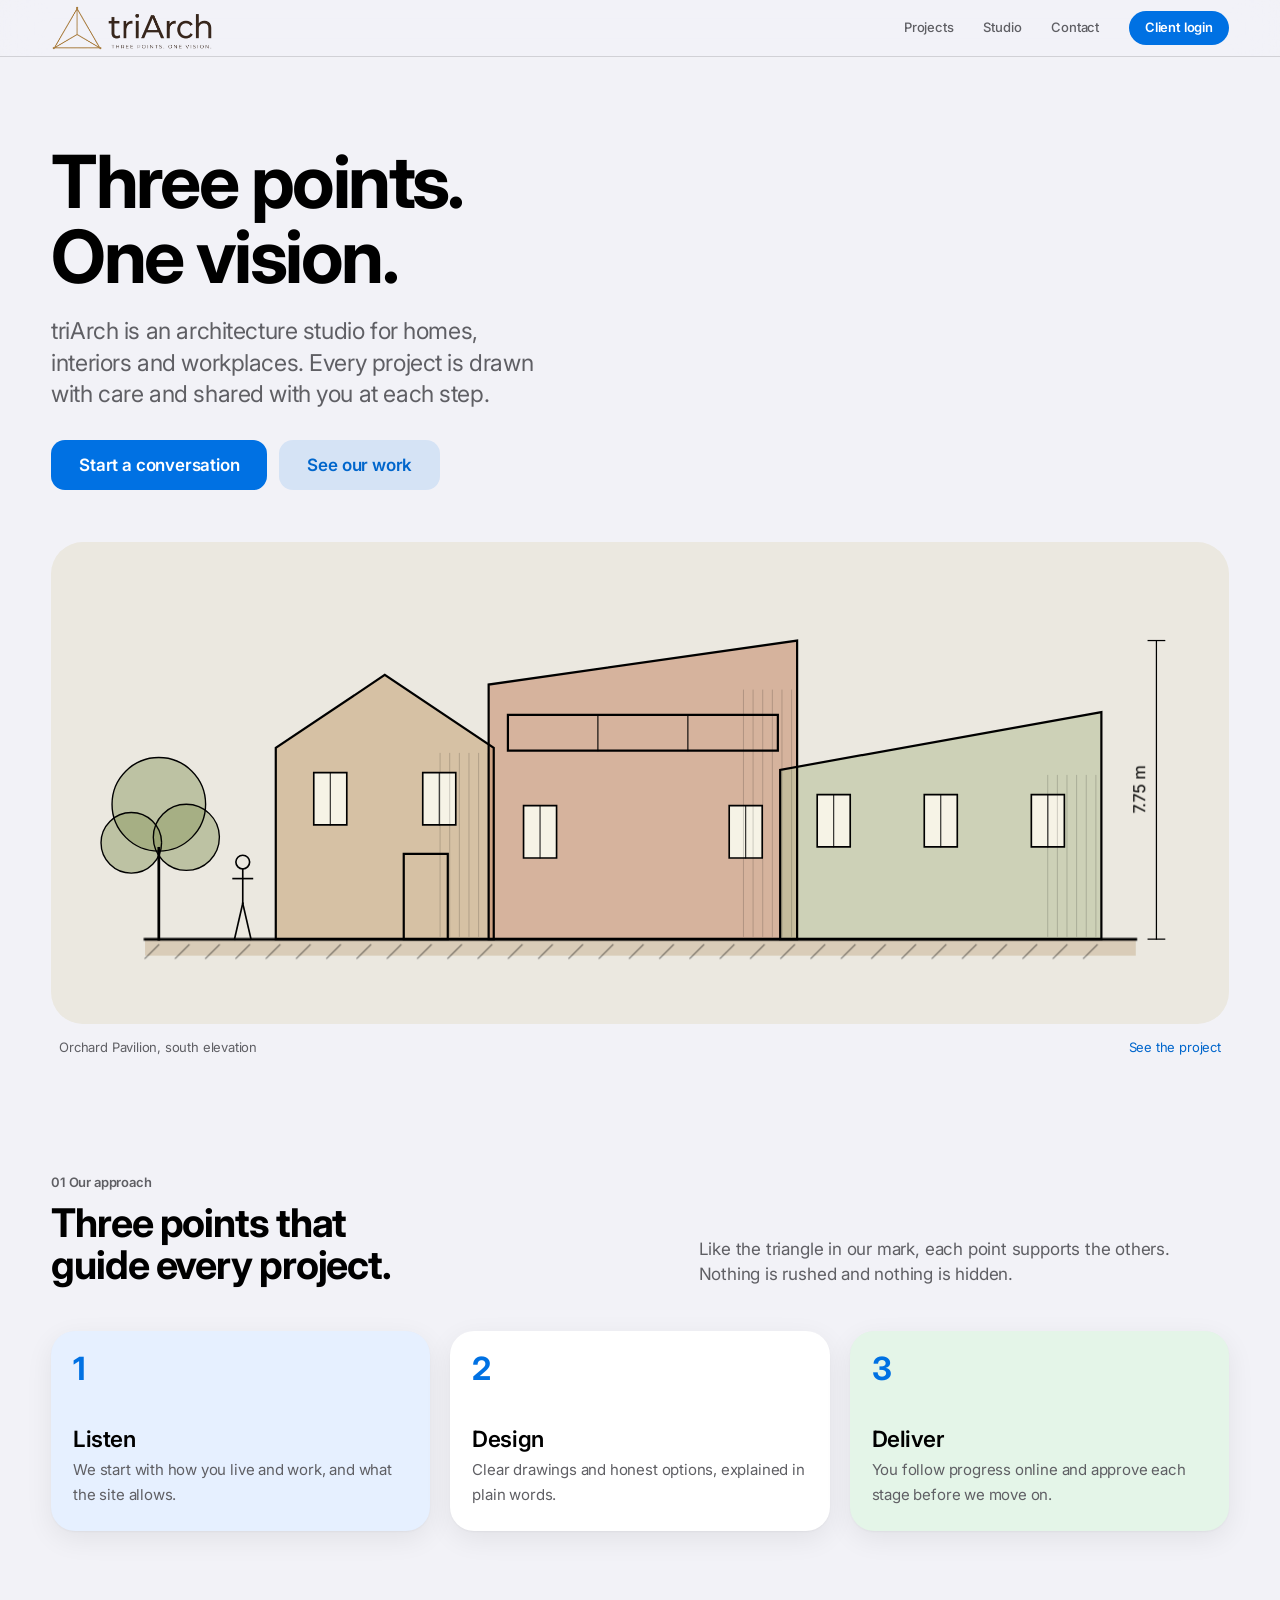
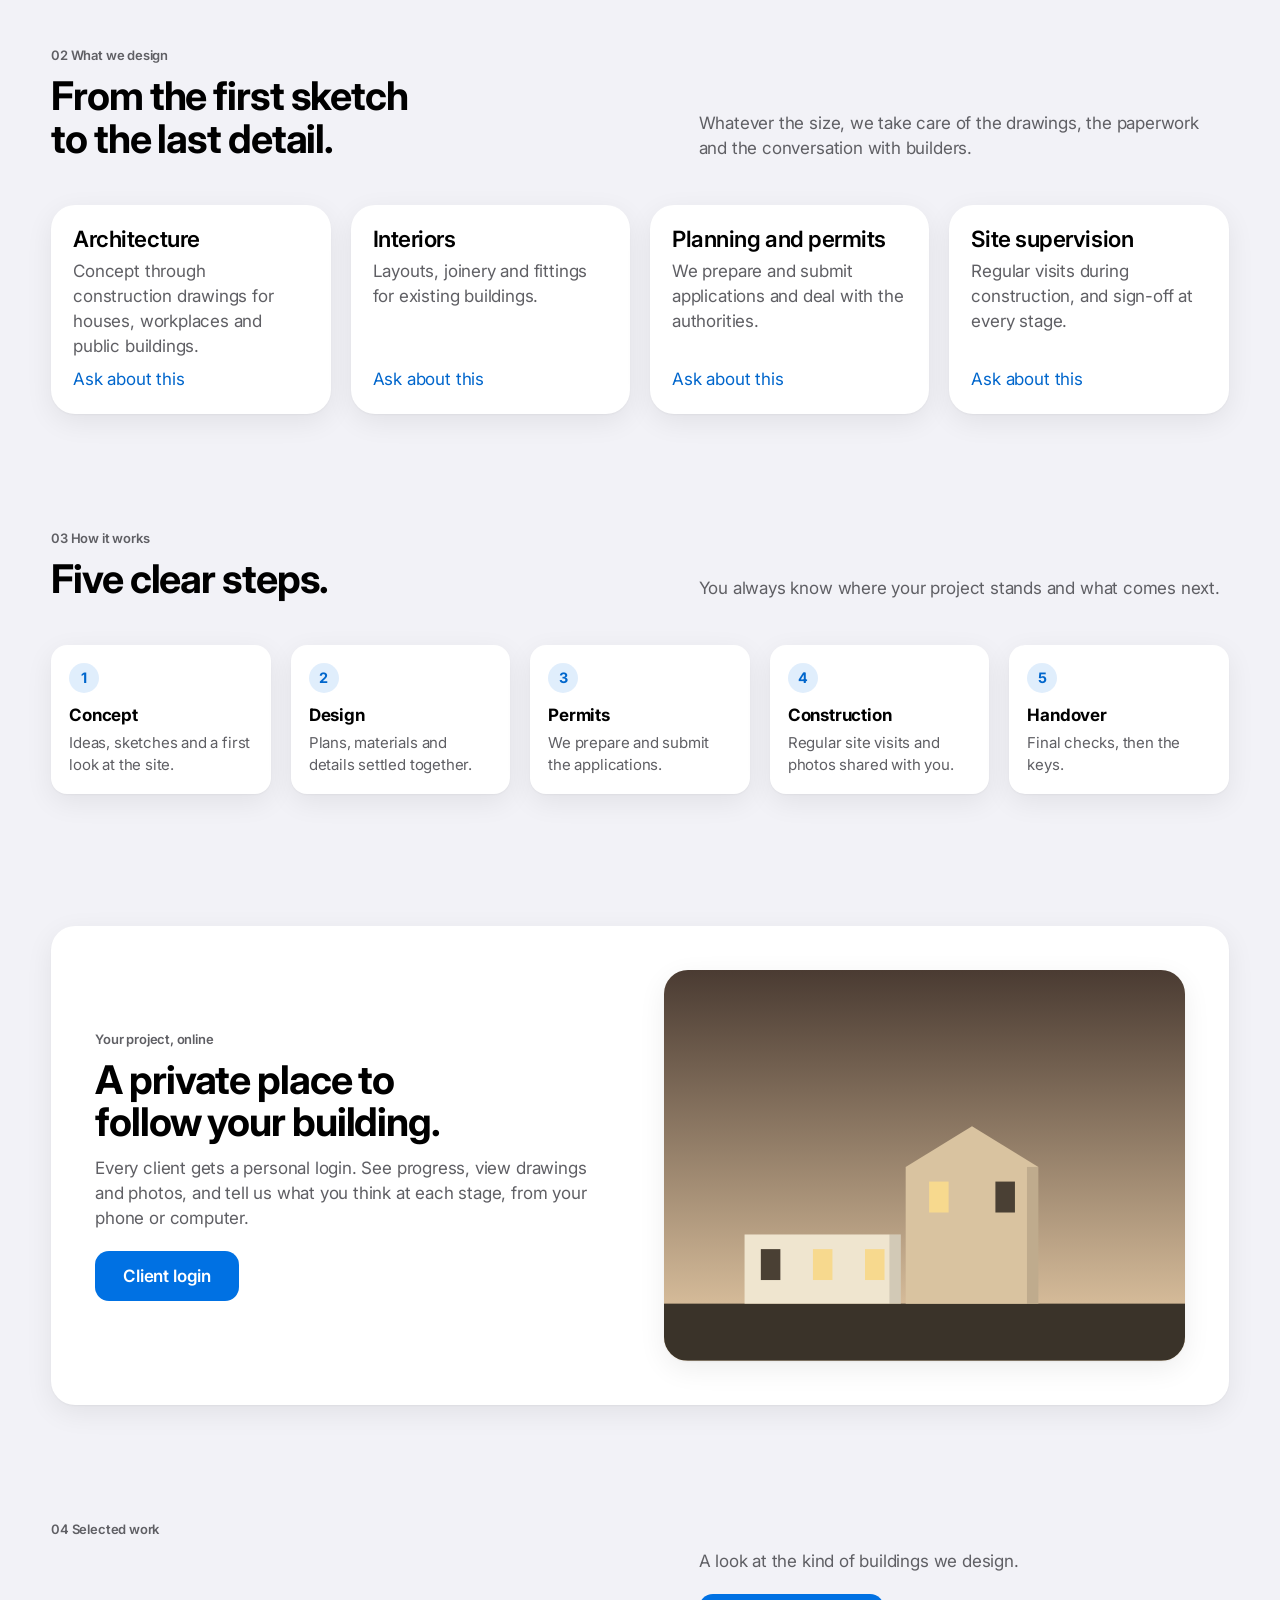
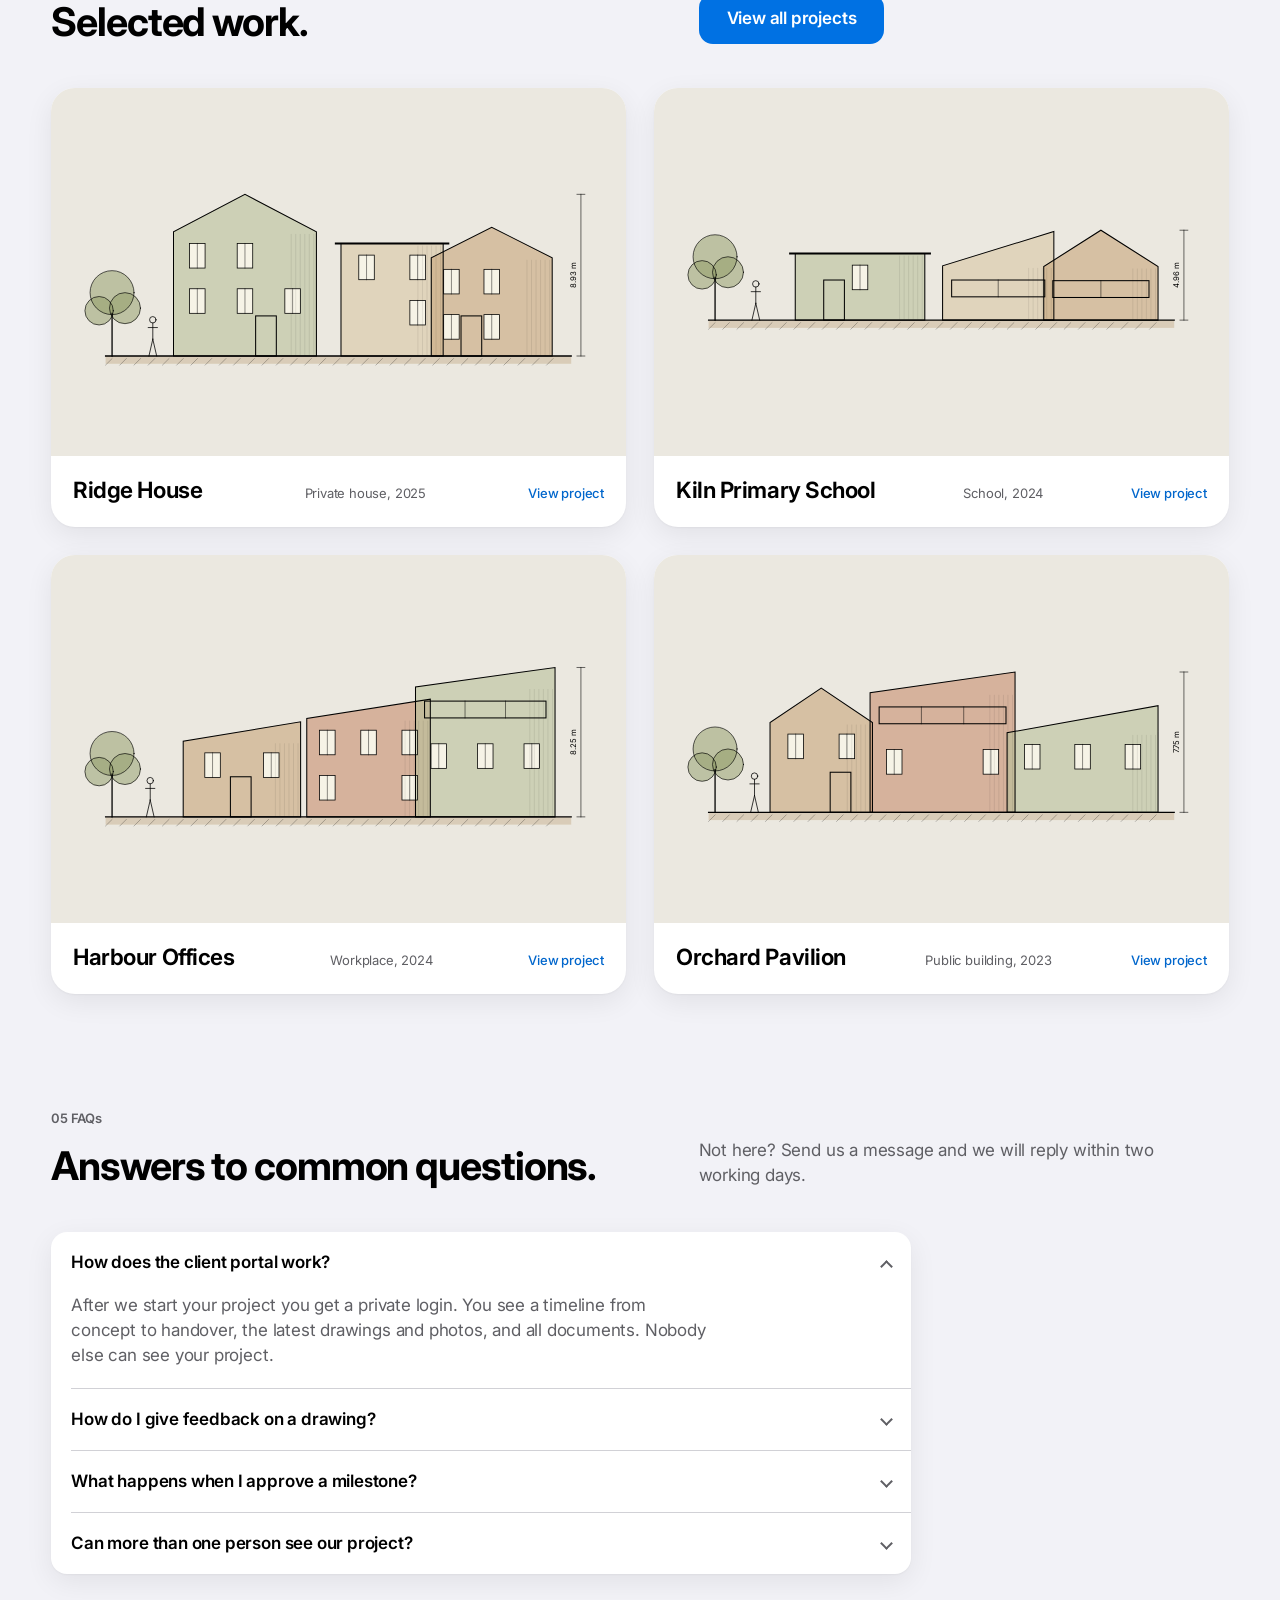
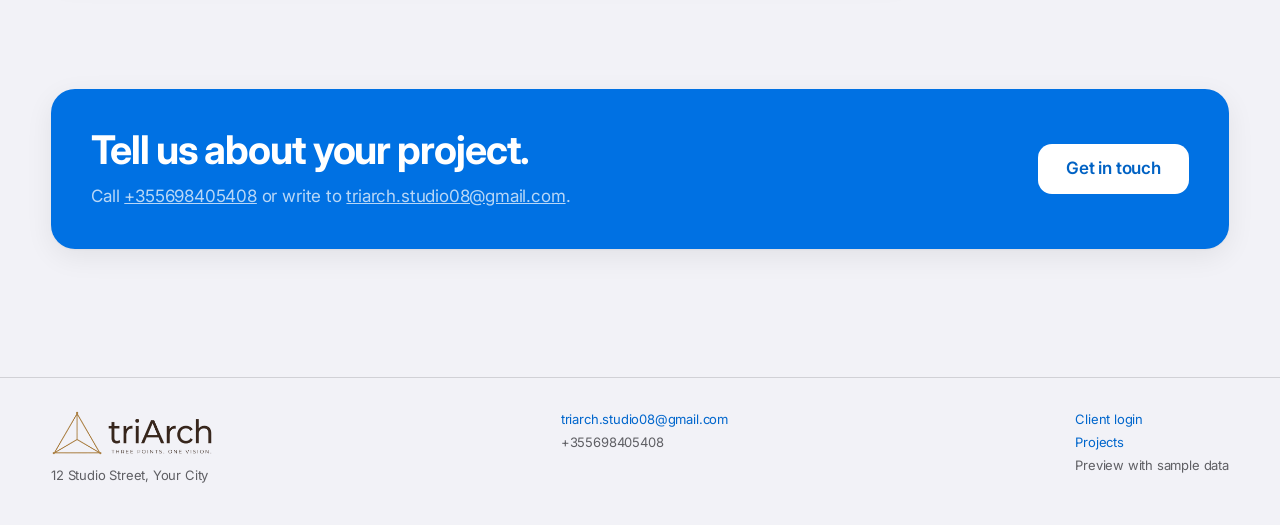
==== commit 40b30661: "Friendlier home page: approach, services, steps, portal teaser; remove invented stats Co-Authored-By" ====
--- a/triarch-preview.html
+++ b/triarch-preview.html
@@ -446,6 +446,50 @@
 .rows > div > .btn.sm { justify-self: end; }
 .client-row .client-tools { justify-content: flex-start; }
 
+/* compact client rows: name on the left, actions on one line */
+.rows > div.client-row { display: flex; flex-wrap: wrap; align-items: center; gap: 8px 12px; padding: 10px 16px; }
+.client-row > .k { flex: 1 1 170px; min-width: 0; }
+.client-row .client-tools { display: flex; flex-wrap: wrap; align-items: center; gap: 8px; }
+.client-row input.inline { width: 150px; min-height: 36px; padding: 6px 12px; font-size: 0.9375rem; border-radius: 999px; }
+.client-row details.edit { margin: 0; }
+.client-row details.edit > summary { display: inline-flex; align-items: center; min-height: 36px; padding: 0 16px; border-radius: 999px; background: var(--tint); color: var(--link); font-weight: 600; font-size: 0.9375rem; }
+.client-row details.edit[open] { flex: 1 1 100%; order: 9; }
+.client-row details.edit[open] > summary { margin-bottom: 4px; }
+.rows > div.enq { display: block; padding: 12px 16px; }
+@media (max-width: 560px) { .client-row input.inline { flex: 1 1 140px; width: auto; } }
+.client-row .client-tools form { display: flex; gap: 8px; align-items: center; margin: 0; }
+.client-row .btn.sm { min-height: 36px; padding: 0 14px; white-space: nowrap; }
+@media (max-width: 560px) {
+  .client-row .client-tools { display: contents; }
+  .client-row .client-tools form { flex: 1 1 100%; }
+  .client-row .client-tools form input.inline { flex: 1 1 0; width: auto; min-width: 0; }
+}
+
+/* home: approach, services, steps, portal teaser */
+.points { display: grid; grid-template-columns: repeat(3, 1fr); gap: clamp(12px, 2vw, 20px); }
+.widget.point { min-height: 200px; }
+.widget.point strong { font-size: 2rem; color: var(--accent); }
+.widget.point h3 { font-size: var(--step-1); margin-bottom: 6px; }
+.svc-grid { display: grid; grid-template-columns: repeat(auto-fit, minmax(230px, 1fr)); gap: clamp(12px, 2vw, 20px); }
+.svc { background: var(--card); border-radius: var(--r-lg); padding: 22px; box-shadow: var(--shadow); display: flex; flex-direction: column; gap: 8px; transition: transform 0.35s var(--spring); }
+.svc:hover { transform: translateY(-3px); }
+.svc p { color: var(--mute); flex: 1; }
+.steps { list-style: none; padding: 0; display: grid; grid-template-columns: repeat(5, 1fr); gap: clamp(12px, 2vw, 20px); }
+.steps li { background: var(--card); border-radius: var(--r-md); padding: 18px; box-shadow: var(--shadow); display: flex; flex-direction: column; gap: 10px; }
+.steps b { width: 30px; height: 30px; border-radius: 50%; background: var(--tint); color: var(--link); display: grid; place-items: center; font-size: 0.9rem; }
+.steps li div { display: flex; flex-direction: column; gap: 4px; }
+.steps span { color: var(--mute); font-size: 0.9375rem; }
+.portal-tease { display: grid; grid-template-columns: 1fr 1fr; gap: clamp(20px, 4vw, 48px); align-items: center; background: var(--card); border-radius: var(--r-lg); padding: clamp(22px, 4vw, 44px); box-shadow: var(--shadow); }
+.portal-tease .widget.photo { grid-column: auto; aspect-ratio: 4 / 3; }
+.cta-wide { display: flex; flex-wrap: wrap; justify-content: space-between; align-items: center; gap: 16px; }
+@media (max-width: 900px) { .steps { grid-template-columns: repeat(2, 1fr); } .points { grid-template-columns: 1fr; } .widget.point { min-height: 0; gap: 12px; } .portal-tease { grid-template-columns: 1fr; } }
+.cta-wide { text-align: left; }
+.cta-wide .link, .cta-wide a.link { color: inherit; text-decoration: underline; }
+.cta-wide .muted { color: inherit; opacity: 0.9; }
+.cta-wide > div:first-child { flex: 1 1 280px; }
+.cta-card.cta-wide { min-height: 0; flex-direction: row; align-items: center; justify-content: space-between; text-align: left; padding: clamp(22px, 4vw, 40px); }
+.cta-wide h2 { text-align: left; }
+
 </style>
 </head>
 <body>
@@ -467,9 +511,7 @@
     logo: { light: "[data-uri]", dark: "[data-uri]", mark: "[data-uri]" },
   },
 
-  heroStats: [["62", "Projects completed"], ["48", "Happy clients"], ["9", "People in the studio"]],
-
-  successStats: [["62+", "Buildings completed since 2012"], ["48+", "Clients who came back for a second project"], ["300+", "Drawings reviewed online by clients last year"], ["98%", "Of milestones approved without a second round"]],
+
 
   news: [
     { title: "Kiln Primary School opens its doors", date: "2026-09-15", seed: 23, kind: "elevation", text: "The first pupils walked into the new classrooms this month." },
@@ -945,50 +987,52 @@
   }
   function home() {
     const feat = S.portfolio[3];
-    const stat = (i, cls) => `<div class="widget ${cls || ""}"><strong>${esc(S.successStats[i][0])}</strong><span>${esc(S.successStats[i][1])}</span></div>`;
+    const pts = [["Listen", "We start with how you live and work, and what the site allows."], ["Design", "Clear drawings and honest options, explained in plain words."], ["Deliver", "You follow progress online and approve each stage before we move on."]];
+    const steps = [["Concept", "Ideas, sketches and a first look at the site."], ["Design", "Plans, materials and details settled together."], ["Permits", "We prepare and submit the applications."], ["Construction", "Regular site visits and photos shared with you."], ["Handover", "Final checks, then the keys."]];
     return { title: S.studio.slogan, area: "home", html: `
       <div class="wrap hero">
         <h1>${esc(S.studio.slogan)}</h1>
-        <p class="lead">${esc(S.studio.short)} is a small architecture studio for houses, schools and workplaces. We stay with every project from the first sketch to handover.</p>
-        <div class="hero-actions"><a class="btn" href="#/contact">Book a consultation</a><a class="btn ghost" href="#/projects">See our work</a></div>
-        <dl class="hero-stats">${S.heroStats.map((x) => `<div><dt>${esc(x[0])}</dt><dd>${esc(x[1])}</dd></div>`).join("")}</dl>
+        <p class="lead">${esc(S.studio.short)} is an architecture studio for homes, interiors and workplaces. Every project is drawn with care and shared with you at each step.</p>
+        <div class="hero-actions"><a class="btn" href="#/contact">Start a conversation</a><a class="btn ghost" href="#/projects">See our work</a></div>
         <div class="hero-drawing">${drawing("elevation", feat.seed, { trace: true, label: feat.name + ", elevation" })}</div>
         <div class="hero-caption"><span>${esc(feat.name)}, south elevation</span><a class="link" href="#/projects/${feat.slug}">See the project</a></div>
       </div>
 
-      <section class="wrap section" aria-labelledby="about">
-        <p class="idx">01 About us</p>
-        <div class="section-intro"><h2 id="about">Design with purpose. Build with care.</h2>
-          <p>${esc(S.studio.name)} is a studio of nine architects. We listen first, draw carefully, and make sure what gets built matches what we promised. Every client follows their building online and can tell us what they think at each stage.</p></div>
-        <div class="duo">
-          <figure class="shot"><div class="frame">${drawing("elevation", S.portfolio[0].seed, { label: "Ridge House, elevation" })}</div><figcaption>Ridge House, south elevation</figcaption></figure>
-          <figure class="shot"><div class="frame">${drawing("plan", 8, { label: "House plan" })}</div><figcaption>Ground floor plan, private house</figcaption></figure>
+      <section class="wrap section" aria-labelledby="points">
+        <p class="idx">01 Our approach</p>
+        <div class="section-intro"><h2 id="points">Three points that guide every project.</h2>
+          <p>Like the triangle in our mark, each point supports the others. Nothing is rushed and nothing is hidden.</p></div>
+        <div class="points">${pts.map((p, n) => `<div class="widget point ${["t-blue", "", "t-green"][n]}"><strong>${n + 1}</strong><div><h3>${p[0]}</h3><span>${esc(p[1])}</span></div></div>`).join("")}</div>
+      </section>
+
+      <section class="wrap section" aria-labelledby="svc">
+        <p class="idx">02 What we design</p>
+        <div class="section-intro"><h2 id="svc">From the first sketch to the last detail.</h2>
+          <p>Whatever the size, we take care of the drawings, the paperwork and the conversation with builders.</p></div>
+        <div class="svc-grid">${S.services.map((x) => `<a class="svc" href="#/contact"><h3>${esc(x[0])}</h3><p>${esc(x[1])}</p><span class="link">Ask about this</span></a>`).join("")}</div>
+      </section>
+
+      <section class="wrap section" aria-labelledby="how">
+        <p class="idx">03 How it works</p>
+        <div class="section-intro"><h2 id="how">Five clear steps.</h2>
+          <p>You always know where your project stands and what comes next.</p></div>
+        <ol class="steps">${steps.map((x, n) => `<li><b>${n + 1}</b><div><strong>${x[0]}</strong><span>${esc(x[1])}</span></div></li>`).join("")}</ol>
+      </section>
+
+      <section class="wrap section" aria-labelledby="portal">
+        <div class="portal-tease">
+          <div><p class="idx">Your project, online</p><h2 id="portal">A private place to follow your building.</h2>
+            <p class="muted" style="margin-top:12px">Every client gets a personal login. See progress, view drawings and photos, and tell us what you think at each stage, from your phone or computer.</p>
+            <a class="btn" href="#/login" style="margin-top:20px">Client login</a></div>
+          <div class="widget photo" role="img" aria-label="Exterior render">${drawing("render", 5, { label: "Exterior render, evening" })}</div>
         </div>
       </section>
 
-      <section class="wrap section" aria-labelledby="success">
-        <p class="idx">02 Our success</p>
-        <div class="section-intro"><h2 id="success">Expert guidance at every stage of your project.</h2>
-          <p>From the first idea to the keys in your hand, we keep the work clear and the decisions yours.</p></div>
-        <div class="bento">
-          ${stat(0, "t-blue")}${stat(1)}
-          <div class="widget photo" role="img" aria-label="Exterior render">${drawing("render", 5, { label: "Exterior render, evening" })}</div>
-          <div class="widget photo" role="img" aria-label="Site photo">${drawing("photo", 3, { label: "Site photo, concrete frame" })}</div>
-          ${stat(2, "t-green")}${stat(3, "t-orange")}
-        </div>
-      </section>
-
       <section class="wrap section" aria-labelledby="proj">
-        <p class="idx">03 Projects</p>
-        <div class="section-intro"><div><h2 id="proj">Buildings we are proud of.</h2></div>
-          <div><p>A selection of recent houses, schools and public buildings.</p><a class="btn" href="#/projects">View all projects</a></div></div>
+        <p class="idx">04 Selected work</p>
+        <div class="section-intro"><div><h2 id="proj">Selected work.</h2></div>
+          <div><p>A look at the kind of buildings we design.</p><a class="btn" href="#/projects">View all projects</a></div></div>
         <div class="works">${S.portfolio.slice(0, 4).map(workCard).join("")}</div>
-      </section>
-
-      <section class="wrap section" aria-labelledby="news">
-        <p class="idx">04 News</p>
-        <div class="section-intro"><h2 id="news">Recent news from the studio.</h2><p>Openings, awards and what we are working on.</p></div>
-        <div class="works">${S.news.map((n) => `<article class="work static"><div class="work-img">${drawing(n.kind, n.seed, { label: n.title })}</div><div class="work-cap"><strong>${esc(n.title)}</strong><span class="muted small">${fmt(n.date)}</span></div></article>`).join("")}</div>
       </section>
 
       <section class="wrap section" aria-labelledby="faq">
@@ -998,14 +1042,11 @@
       </section>
 
       <section class="wrap section" aria-label="Get started">
-        <div class="cta-pair">
-          <div class="cta-card tint"><div><h2>Start a project</h2><p class="muted" style="margin-top:12px">Tell us about your site and what you would like to build.</p></div><div><a class="btn" href="#/contact">Get in touch</a></div></div>
-          <div class="cta-card"><div><h2>Already a client?</h2><p class="muted" style="margin-top:12px">Follow progress, review drawings and send feedback.</p></div><div><a class="btn ghost" href="#/login">Client login</a></div></div>
-        </div>
+        <div class="cta-card tint cta-wide"><div><h2>Tell us about your project.</h2><p class="muted" style="margin-top:12px">Call <a class="link" href="tel:${esc(S.studio.phone)}">${esc(S.studio.phone)}</a> or write to <a class="link" href="mailto:${esc(S.studio.email)}">${esc(S.studio.email)}</a>.</p></div><div><a class="btn" href="#/contact">Get in touch</a></div></div>
       </section>` };
   }
   function projectsPage() {
-    return { title: "Projects", area: "projects", html: `<div class="wrap page"><div class="section-head"><h1>Projects</h1><p class="muted">${S.portfolio.length} completed buildings</p></div><div class="cards">${S.portfolio.map(workCard).join("")}</div></div>` };
+    return { title: "Projects", area: "projects", html: `<div class="wrap page"><div class="section-head"><h1>Projects</h1><p class="muted">Selected work</p></div><div class="cards">${S.portfolio.map(workCard).join("")}</div></div>` };
   }
   function projectPage(slug) {
     const i = S.portfolio.findIndex((w) => w.slug === slug);
@@ -1187,10 +1228,10 @@
     return `<h2 style="font-size:var(--step-1);margin:48px 0 14px">Clients</h2>${created}
       <div class="rows" style="margin-bottom:8px">${cl.map((c) => `<div class="client-row"><span class="k">${esc(c.name)}<span class="muted small"> (${esc(c.username || "no username")})</span>${c.disabled ? ' <span class="tag hatch">Disabled</span>' : ""}</span>
         <div class="client-tools">
-          <form class="toolbar" data-form="reset-pw" data-id="${esc(c.id)}" data-name="${esc(c.name)}" data-username="${esc(c.username || "")}" style="margin:0"><label class="small" for="rp-${esc(c.id)}" style="position:absolute;left:-999px">New password for ${esc(c.name)}</label><input id="rp-${esc(c.id)}" name="password" type="text" minlength="8" placeholder="New password" autocomplete="off" style="min-width:150px" required><button class="btn ghost sm" type="submit">Set password</button></form>
+          <form class="toolbar" data-form="reset-pw" data-id="${esc(c.id)}" data-name="${esc(c.name)}" data-username="${esc(c.username || "")}" style="margin:0"><label class="small" for="rp-${esc(c.id)}" style="position:absolute;left:-999px">New password for ${esc(c.name)}</label><input class="inline" id="rp-${esc(c.id)}" name="password" type="text" minlength="8" placeholder="New password" autocomplete="off" required><button class="btn ghost sm" type="submit">Set password</button></form>
           <button class="btn ghost sm" type="button" data-act="toggle-client" data-id="${esc(c.id)}" data-name="${esc(c.name)}" data-disabled="${c.disabled ? "1" : ""}">${c.disabled ? "Enable account" : "Disable account"}</button>
         </div>
-        <details class="edit"><summary>Rename</summary>
+        <details class="edit"><summary>Edit</summary>
           <form class="inline-form" data-form="edit-client" data-id="${esc(c.id)}" style="margin-top:10px">
             <div class="form-row"><div class="field" style="margin:0"><label for="ec-n-${esc(c.id)}">Name</label><input id="ec-n-${esc(c.id)}" name="name" value="${esc(c.name)}" required></div>
             <div class="field" style="margin:0"><label for="ec-u-${esc(c.id)}">Username</label><input id="ec-u-${esc(c.id)}" name="username" value="${esc(c.username || "")}" autocapitalize="none" spellcheck="false" pattern="[A-Za-z0-9._\\-]{3,32}" required></div></div>
